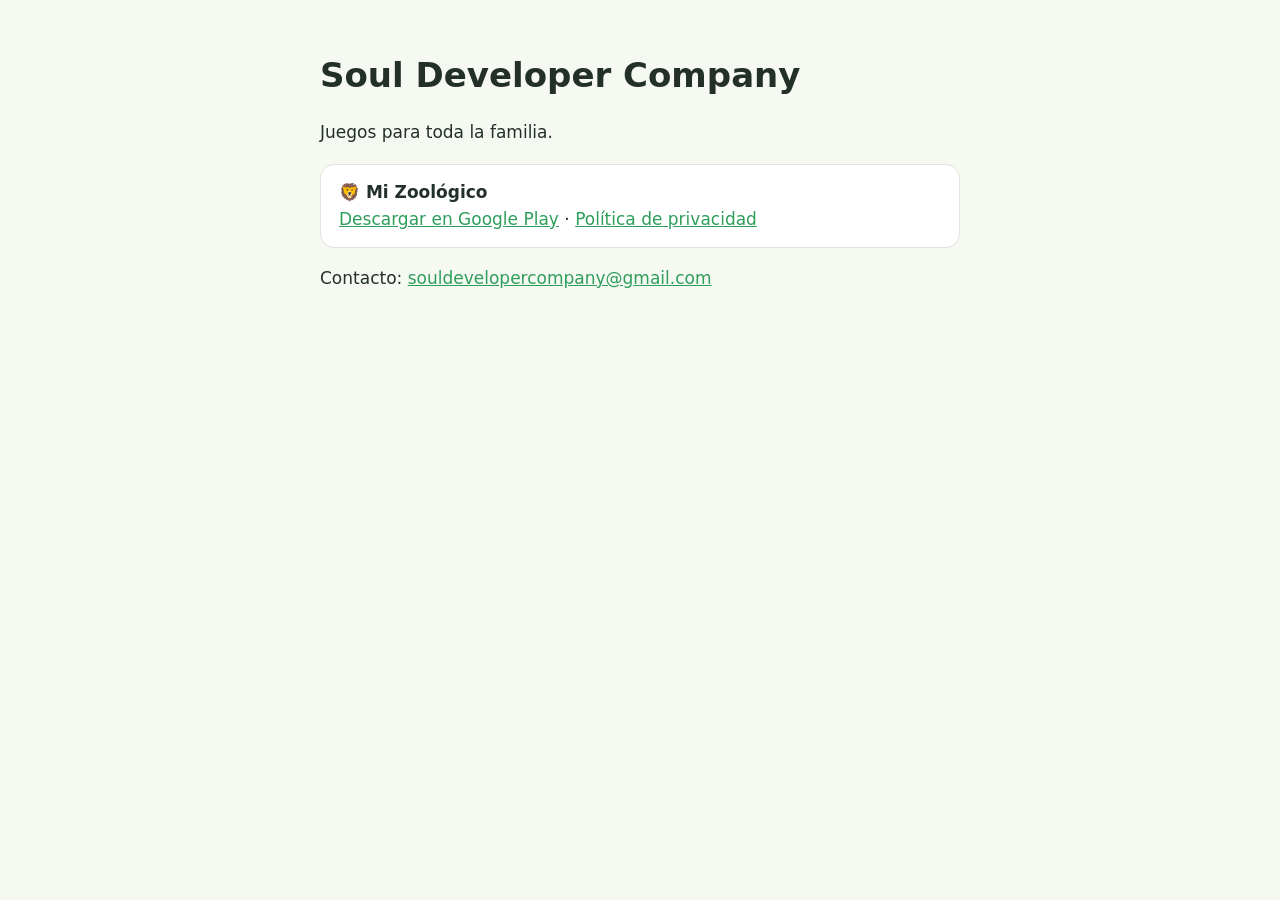
==== index.html @ 87914b88 "Sitio del desarrollador con app-ads.txt Co-Authored-By: Claude Opus 5.5 <noreply@anthropic.com>" ====
<!doctype html>
<html lang="es">
<head>
<meta charset="utf-8">
<meta name="viewport" content="width=device-width, initial-scale=1">
<title>Soul Developer Company</title>
<style>
body { margin: 0; font: 17px/1.6 system-ui, "Segoe UI", sans-serif; background: #f6f8f2; color: #23302a; }
main { max-width: 640px; margin: 0 auto; padding: 48px 16px; }
h1 { margin: 0 0 8px; }
a { color: #2f9e5b; }
.app { background: #fff; border: 1px solid #dfe6dc; border-radius: 14px; padding: 14px 18px; margin: 14px 0; }
</style>
</head>
<body>
<main>
<h1>Soul Developer Company</h1>
<p>Juegos para toda la familia.</p>
<div class="app">
  <b>🦁 Mi Zoológico</b><br>
  <a href="https://play.google.com/store/apps/details?id=com.souldevelopercompany.mizoologico">Descargar en Google Play</a> ·
  <a href="https://souldevelopercompany.github.io/mi-zoologico-privacidad/">Política de privacidad</a>
</div>
<p>Contacto: <a href="mailto:souldevelopercompany@gmail.com">souldevelopercompany@gmail.com</a></p>
</main>
</body>
</html>
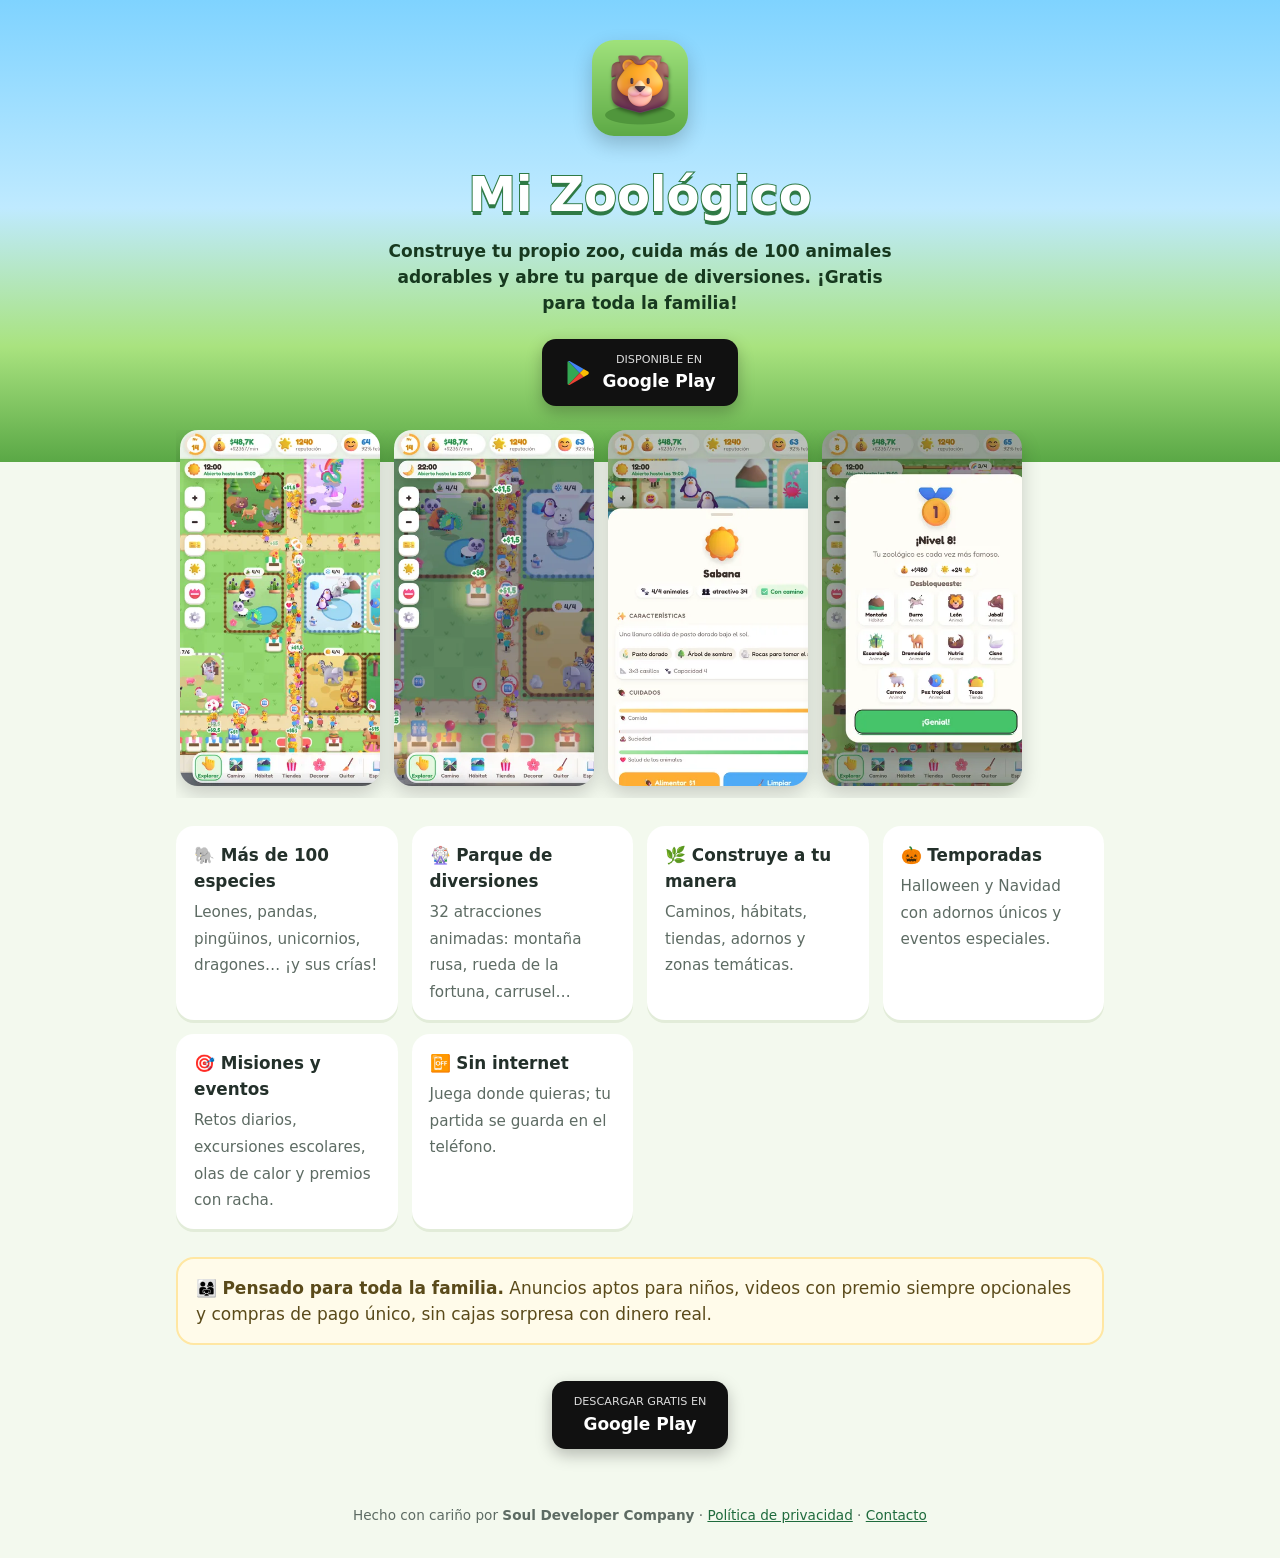
==== commit 09068447: "Página de Mi Zoológico con capturas, vista previa para compartir y enlace a Google Play Co-Authored-" ====
--- a/index.html
+++ b/index.html
@@ -3,25 +3,73 @@
 <head>
 <meta charset="utf-8">
 <meta name="viewport" content="width=device-width, initial-scale=1">
-<title>Soul Developer Company</title>
+<title>Mi Zoológico · Juego gratis para Android</title>
+<meta name="description" content="Construye tu propio zoológico, cuida más de 100 animales y abre tu parque de diversiones. Gratis en Google Play, para toda la familia.">
+<meta property="og:type" content="website">
+<meta property="og:title" content="🦁 Mi Zoológico: construye tu propio zoo">
+<meta property="og:description" content="Más de 100 animales, crías, visitantes y un parque de diversiones con 32 atracciones. Gratis en Google Play.">
+<meta property="og:image" content="https://souldevelopercompany.github.io/img/portada.jpg">
+<meta property="og:url" content="https://souldevelopercompany.github.io/">
+<meta name="twitter:card" content="summary_large_image">
+<link rel="icon" href="img/icono.png">
 <style>
-body { margin: 0; font: 17px/1.6 system-ui, "Segoe UI", sans-serif; background: #f6f8f2; color: #23302a; }
-main { max-width: 640px; margin: 0 auto; padding: 48px 16px; }
-h1 { margin: 0 0 8px; }
-a { color: #2f9e5b; }
-.app { background: #fff; border: 1px solid #dfe6dc; border-radius: 14px; padding: 14px 18px; margin: 14px 0; }
+:root { --verde: #2f9e5b; --verde-o: #1f6b3d; --texto: #23302a; --suave: #5d6b63; --fondo: #f3f9ee; --papel: #fff; }
+* { box-sizing: border-box; }
+body { margin: 0; font: 17px/1.55 system-ui, "Segoe UI", Roboto, sans-serif; color: var(--texto); background: var(--fondo); }
+.hero { background: linear-gradient(180deg, #7fd3ff 0%, #bfeaff 45%, #a9e37f 75%, #5aa846 100%); padding: 40px 16px 56px; text-align: center; }
+.hero img.icono { width: 96px; height: 96px; border-radius: 22px; box-shadow: 0 8px 20px rgba(0,0,0,.2); }
+h1 { margin: 14px 0 6px; font-size: clamp(2rem, 8vw, 3rem); color: #fff; -webkit-text-stroke: 2px #2f7a45; paint-order: stroke fill; text-shadow: 0 4px 0 #2f7a45; }
+.hero p { margin: 0 auto 22px; max-width: 520px; color: #17391f; font-weight: 600; }
+.play { display: inline-flex; align-items: center; gap: 10px; padding: 12px 22px; border-radius: 14px; background: #111; color: #fff; text-decoration: none; font-weight: 700; box-shadow: 0 6px 16px rgba(0,0,0,.25); }
+.play small { display: block; font-size: .7rem; font-weight: 500; opacity: .85; }
+.play svg { width: 28px; height: 28px; }
+main { max-width: 960px; margin: 0 auto; padding: 0 16px 48px; }
+.capturas { display: flex; gap: 14px; overflow-x: auto; padding: 0 4px 12px; margin-top: -32px; scroll-snap-type: x mandatory; }
+.capturas img { width: 200px; flex: 0 0 auto; border-radius: 18px; box-shadow: 0 8px 20px rgba(0,0,0,.18); scroll-snap-align: center; background: #fff; }
+.rasgos { display: grid; grid-template-columns: repeat(auto-fit, minmax(220px, 1fr)); gap: 14px; margin: 28px 0; }
+.rasgo { background: var(--papel); border-radius: 18px; padding: 16px 18px; box-shadow: 0 3px 0 #e2ecd9; }
+.rasgo b { display: block; font-size: 1.05rem; margin-bottom: 4px; }
+.rasgo span { color: var(--suave); font-size: .95rem; }
+.familia { background: #fffbea; border: 2px solid #ffe7a3; border-radius: 18px; padding: 16px 18px; color: #5a4a1a; }
+.cta { text-align: center; margin: 36px 0 8px; }
+footer { text-align: center; color: var(--suave); font-size: .85rem; padding: 0 16px 32px; }
+footer a { color: var(--verde-o); }
 </style>
 </head>
 <body>
+<header class="hero">
+  <img class="icono" src="img/icono.png" alt="Ícono de Mi Zoológico" width="96" height="96">
+  <h1>Mi Zoológico</h1>
+  <p>Construye tu propio zoo, cuida más de 100 animales adorables y abre tu parque de diversiones. ¡Gratis para toda la familia!</p>
+  <a class="play" href="https://play.google.com/store/apps/details?id=com.souldevelopercompany.mizoologico&referrer=utm_source%3Dweb%26utm_medium%3Dlanding">
+    <svg viewBox="0 0 24 24" aria-hidden="true"><path fill="#34a853" d="M3.6 1.8 13.4 12l-9.8 10.2c-.4-.2-.6-.6-.6-1.1V2.9c0-.5.2-.9.6-1.1z"/><path fill="#fbbc04" d="m16.8 8.6-3.4 3.4 3.4 3.4 3.8-2.2c.9-.5.9-1.9 0-2.4z"/><path fill="#4285f4" d="M3.6 1.8c.3-.2.8-.2 1.2 0l12 6.8-3.4 3.4z"/><path fill="#ea4335" d="m13.4 12 3.4 3.4-12 6.8c-.4.2-.9.2-1.2 0z"/></svg>
+    <span><small>DISPONIBLE EN</small>Google Play</span>
+  </a>
+</header>
 <main>
-<h1>Soul Developer Company</h1>
-<p>Juegos para toda la familia.</p>
-<div class="app">
-  <b>🦁 Mi Zoológico</b><br>
-  <a href="https://play.google.com/store/apps/details?id=com.souldevelopercompany.mizoologico">Descargar en Google Play</a> ·
-  <a href="https://souldevelopercompany.github.io/mi-zoologico-privacidad/">Política de privacidad</a>
-</div>
-<p>Contacto: <a href="mailto:souldevelopercompany@gmail.com">souldevelopercompany@gmail.com</a></p>
+  <div class="capturas">
+    <img src="img/captura-1.webp" alt="Vista del zoológico con hábitats y visitantes" width="200" loading="lazy">
+    <img src="img/captura-3.webp" alt="Animales en sus hábitats ganando dinero" width="200" loading="lazy">
+    <img src="img/captura-2.webp" alt="Panel de un hábitat" width="200" loading="lazy">
+    <img src="img/captura-4.webp" alt="Subida de nivel con nuevos animales" width="200" loading="lazy">
+  </div>
+  <section class="rasgos">
+    <div class="rasgo"><b>🐘 Más de 100 especies</b><span>Leones, pandas, pingüinos, unicornios, dragones… ¡y sus crías!</span></div>
+    <div class="rasgo"><b>🎡 Parque de diversiones</b><span>32 atracciones animadas: montaña rusa, rueda de la fortuna, carrusel…</span></div>
+    <div class="rasgo"><b>🌿 Construye a tu manera</b><span>Caminos, hábitats, tiendas, adornos y zonas temáticas.</span></div>
+    <div class="rasgo"><b>🎃 Temporadas</b><span>Halloween y Navidad con adornos únicos y eventos especiales.</span></div>
+    <div class="rasgo"><b>🎯 Misiones y eventos</b><span>Retos diarios, excursiones escolares, olas de calor y premios con racha.</span></div>
+    <div class="rasgo"><b>📴 Sin internet</b><span>Juega donde quieras; tu partida se guarda en el teléfono.</span></div>
+  </section>
+  <p class="familia">👨‍👩‍👧 <b>Pensado para toda la familia.</b> Anuncios aptos para niños, videos con premio siempre opcionales y compras de pago único, sin cajas sorpresa con dinero real.</p>
+  <div class="cta">
+    <a class="play" href="https://play.google.com/store/apps/details?id=com.souldevelopercompany.mizoologico&referrer=utm_source%3Dweb%26utm_medium%3Dlanding_abajo"><span><small>DESCARGAR GRATIS EN</small>Google Play</span></a>
+  </div>
 </main>
+<footer>
+  Hecho con cariño por <b>Soul Developer Company</b> ·
+  <a href="https://souldevelopercompany.github.io/mi-zoologico-privacidad/">Política de privacidad</a> ·
+  <a href="mailto:souldevelopercompany@gmail.com">Contacto</a>
+</footer>
 </body>
 </html>
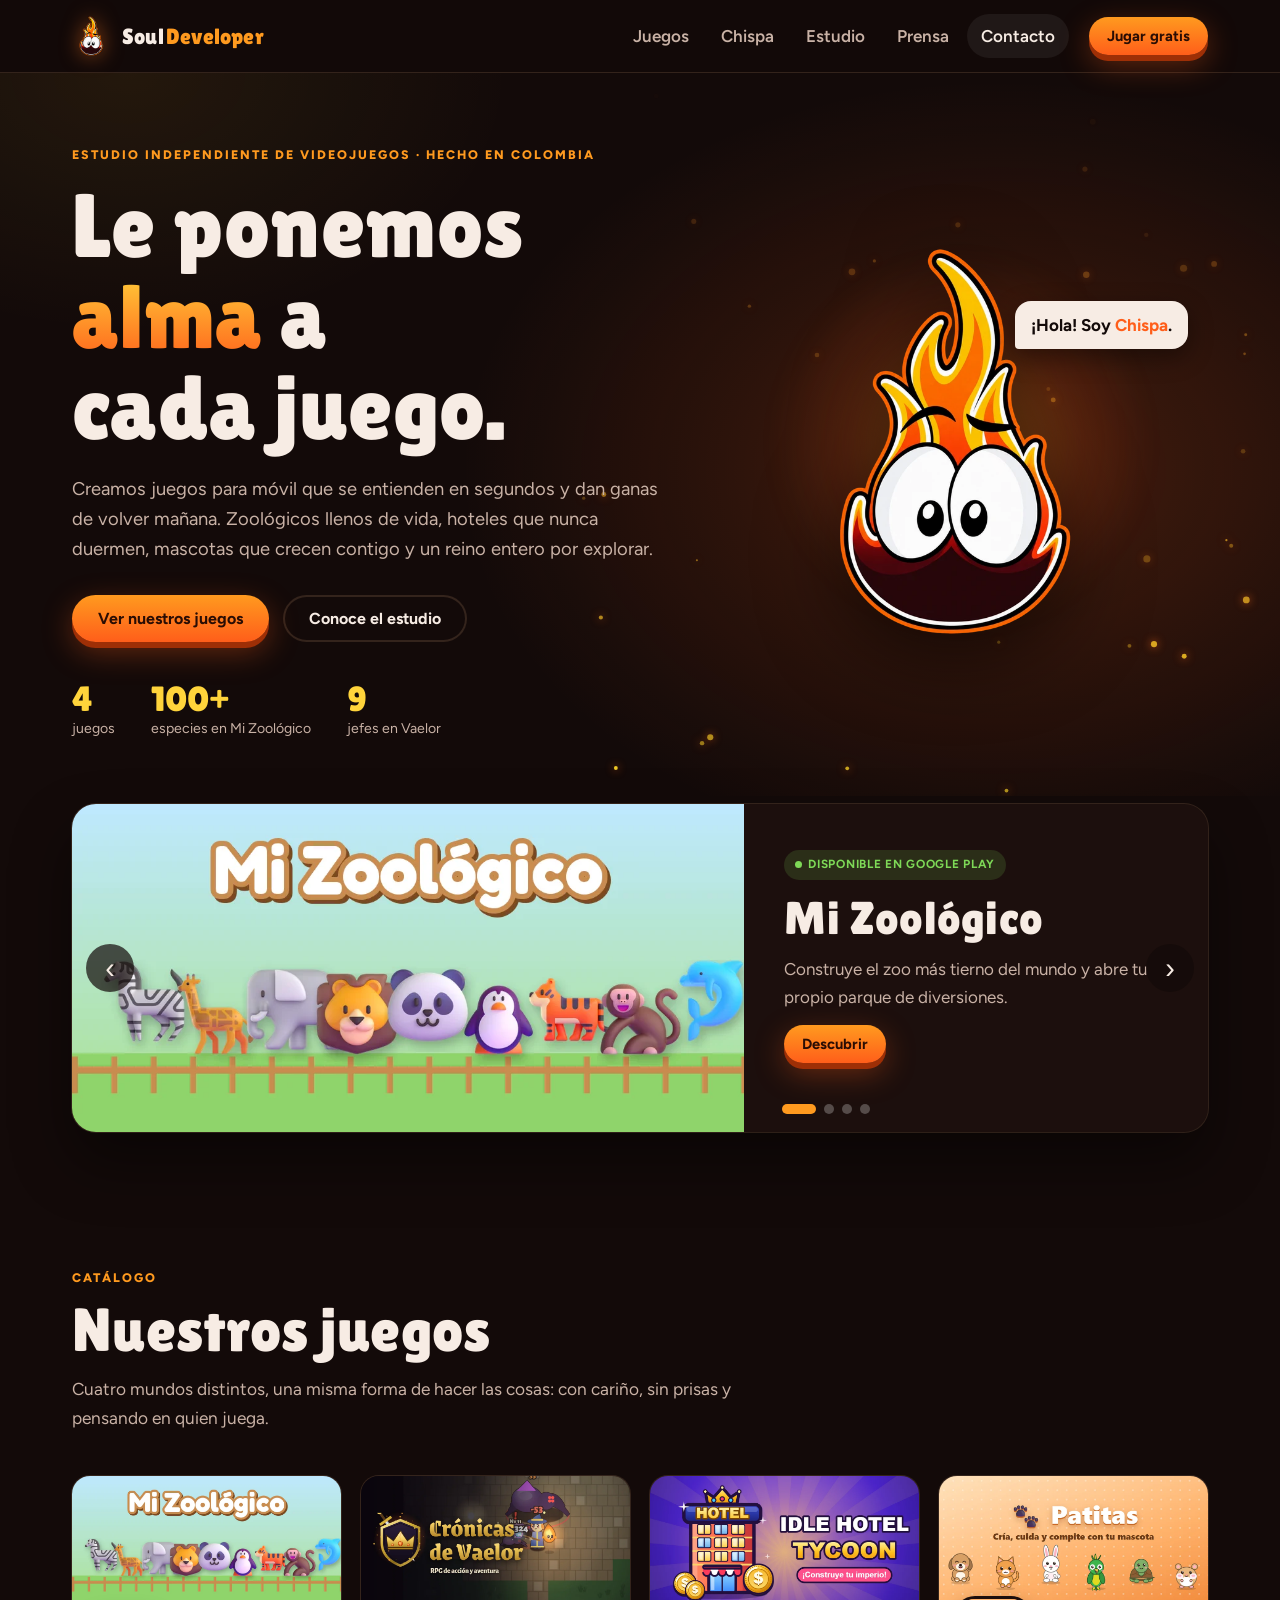
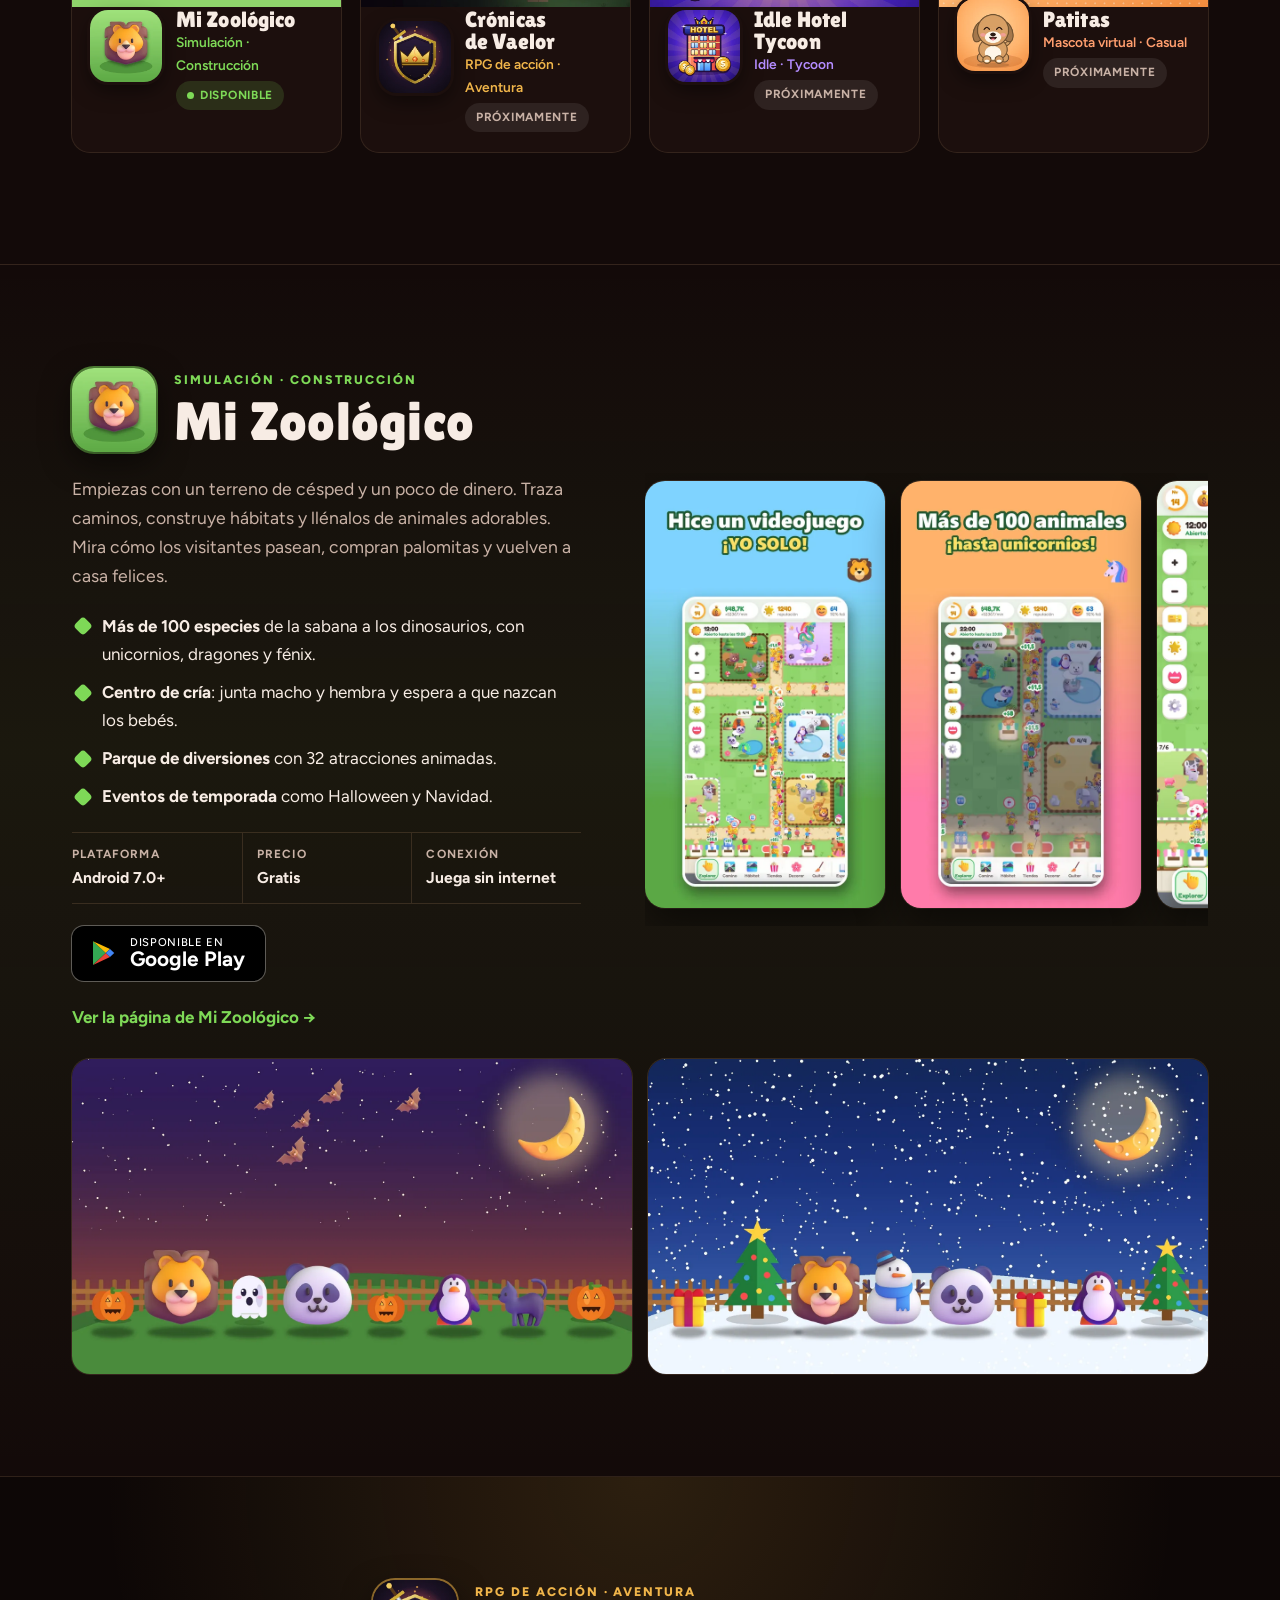
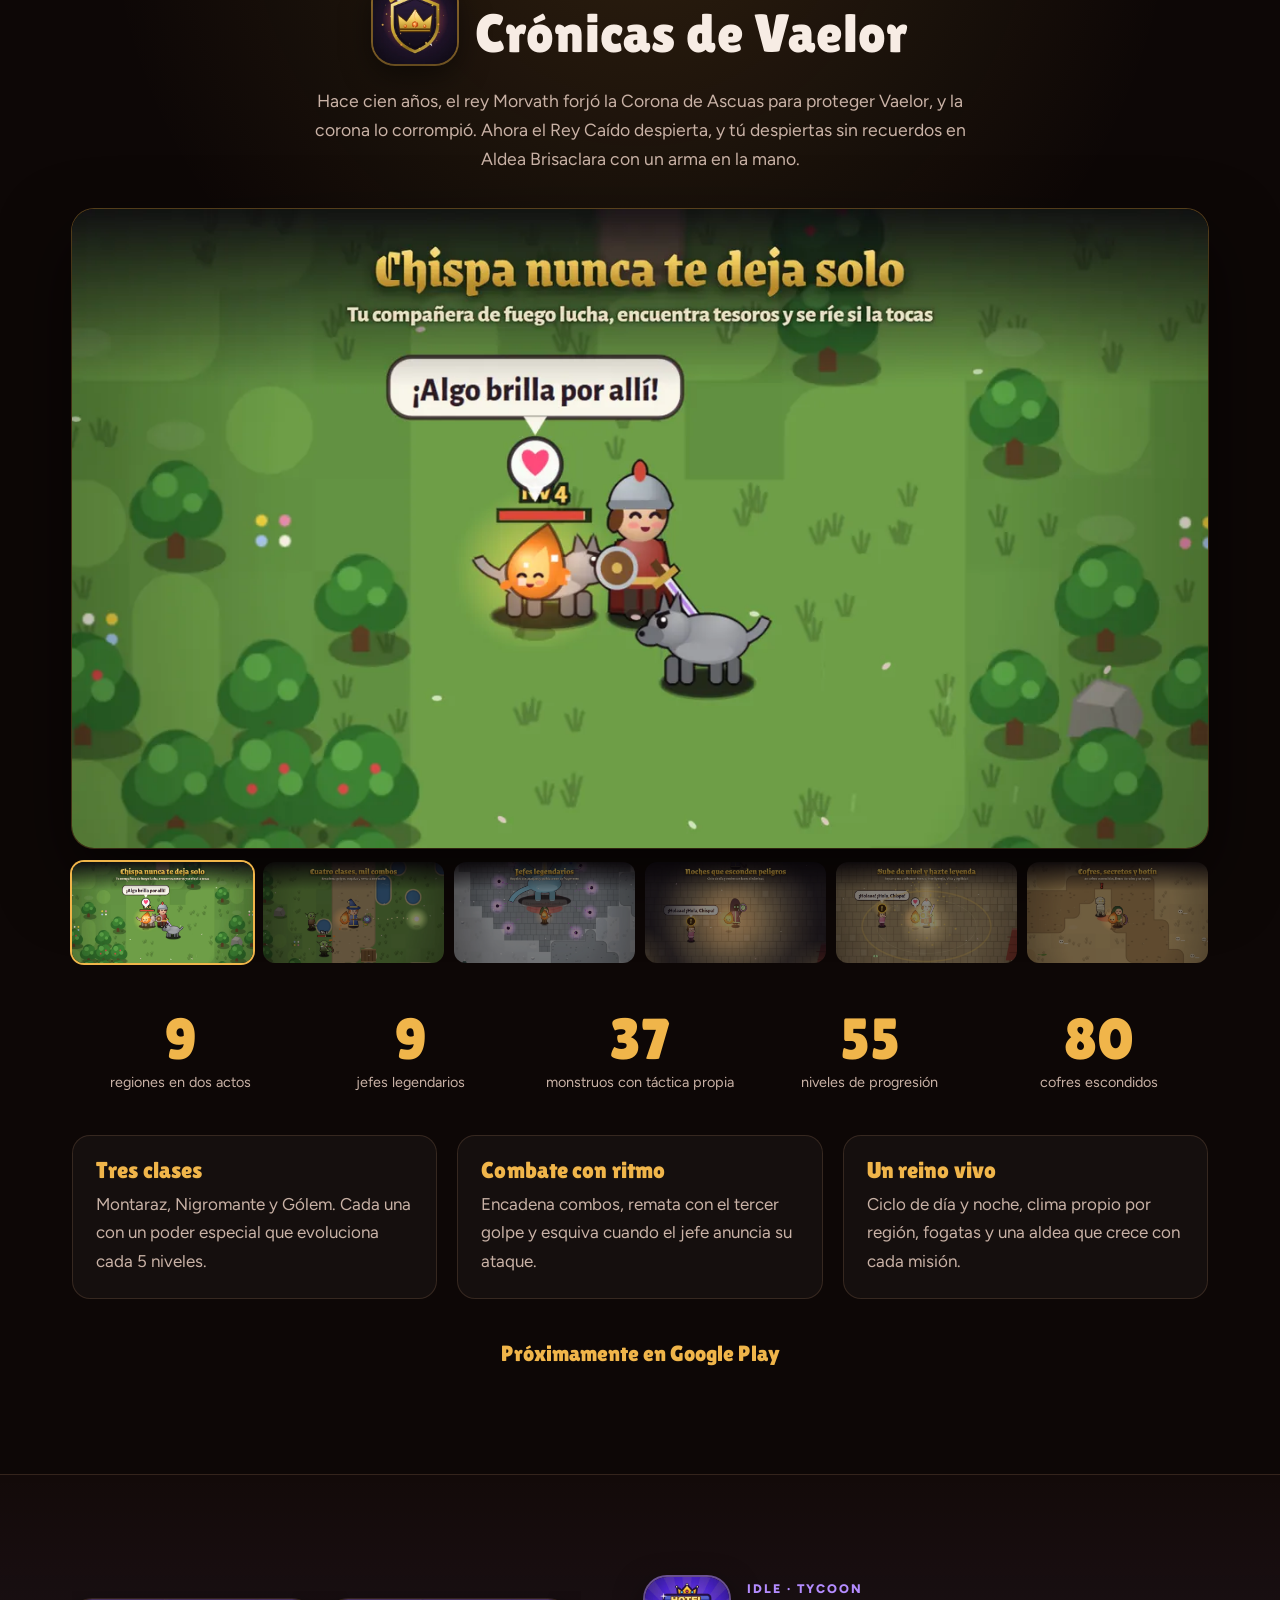
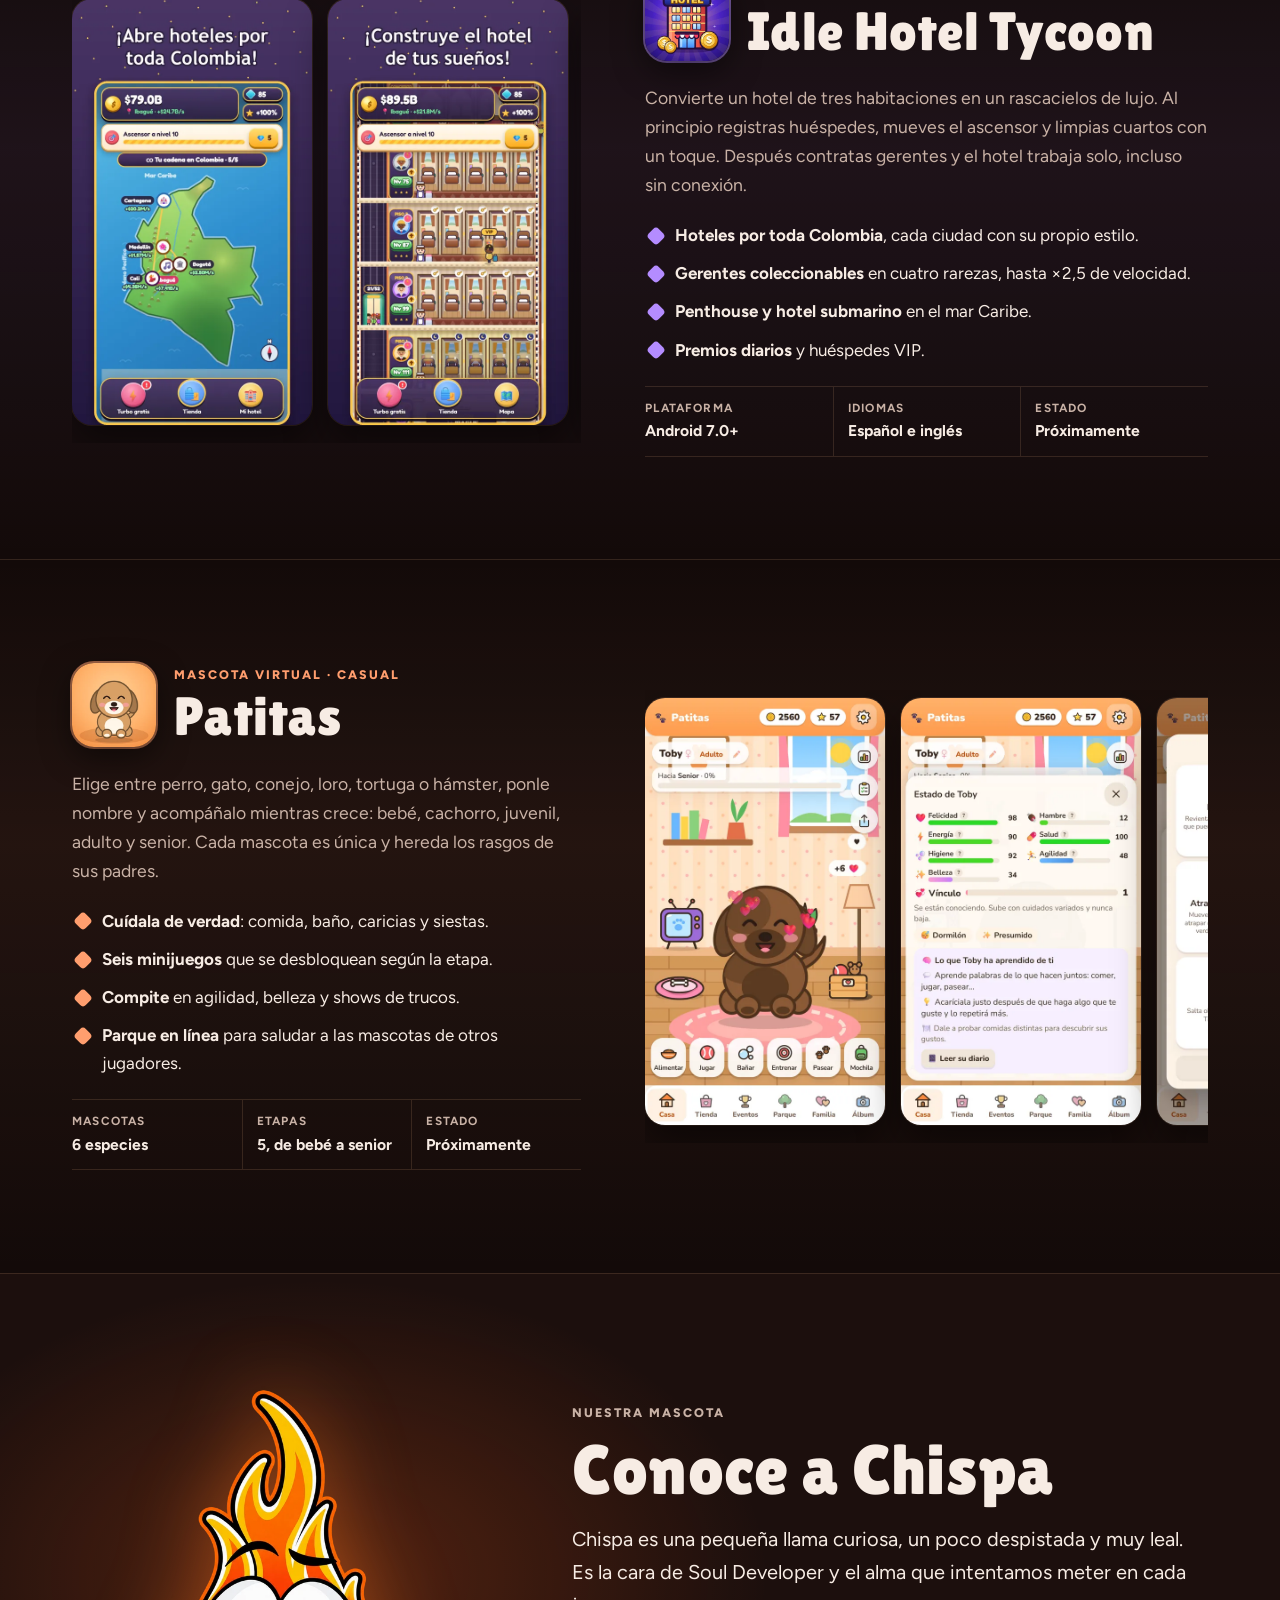
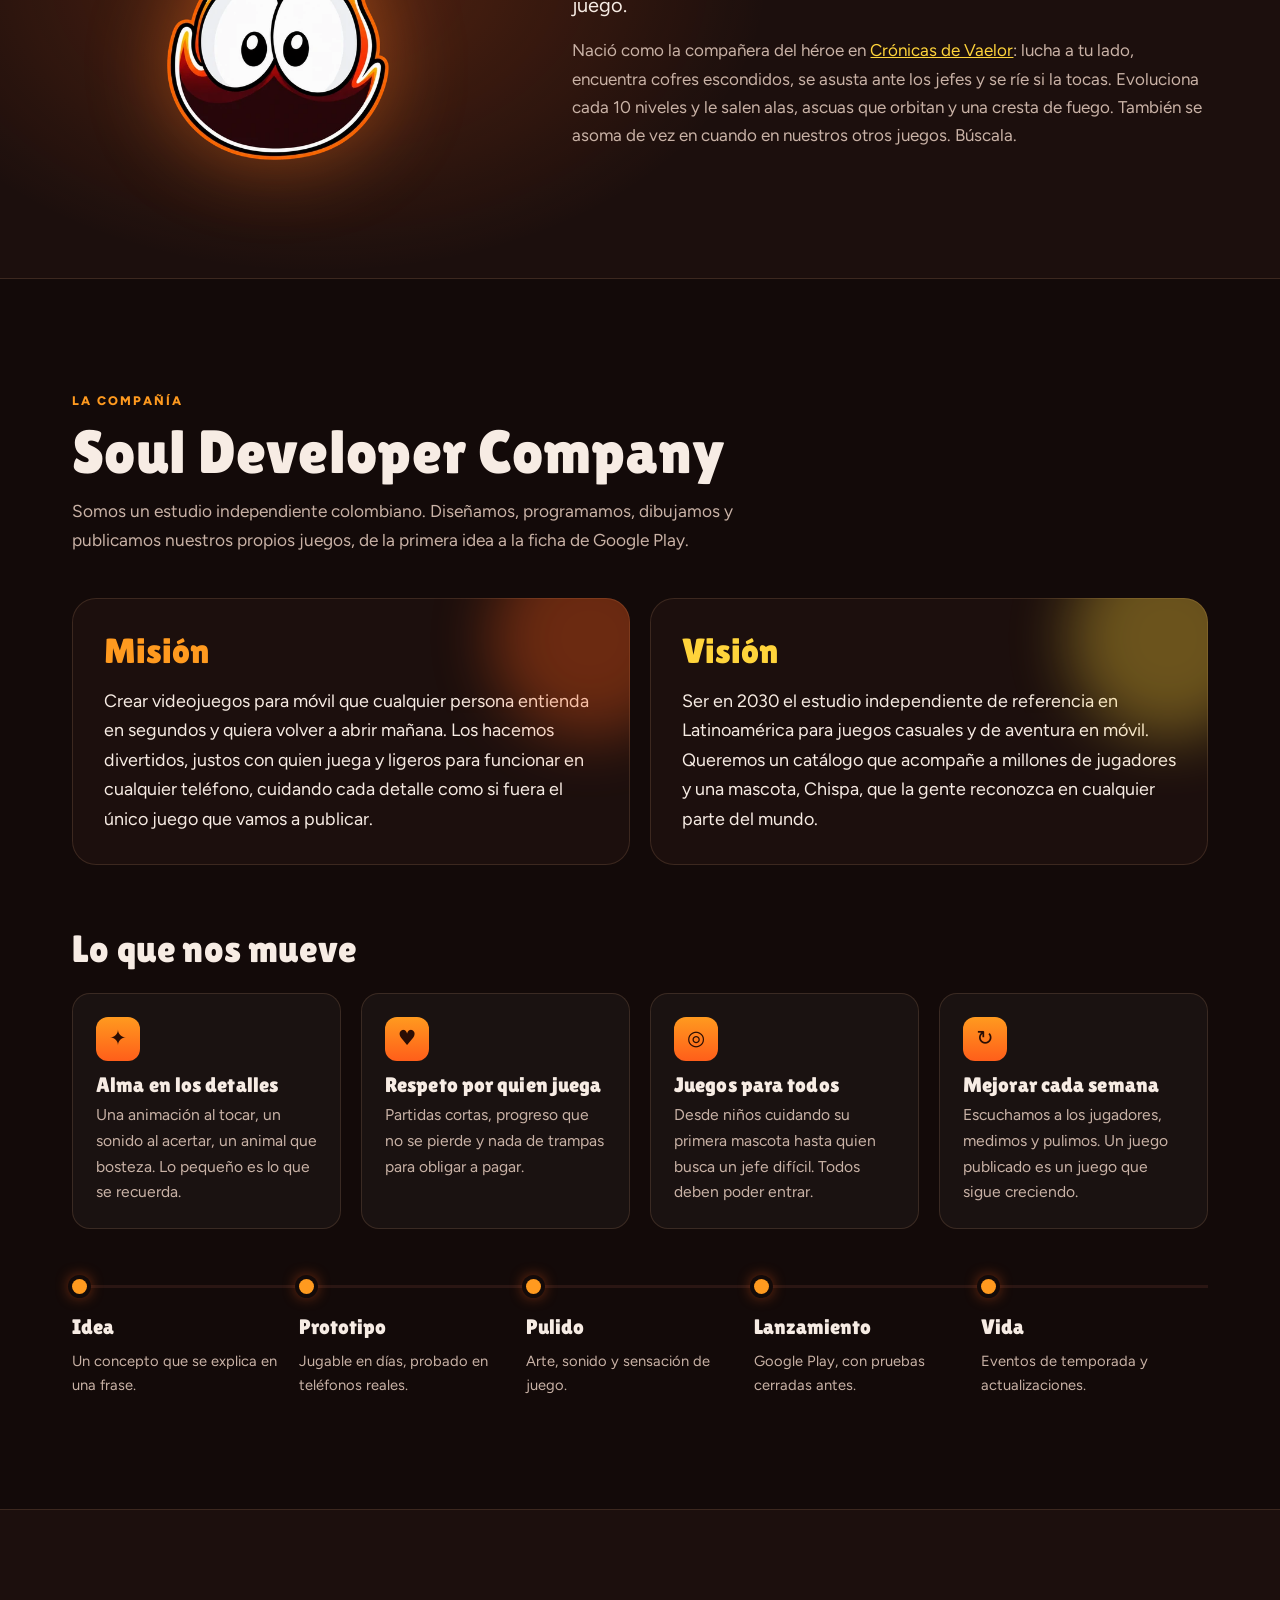
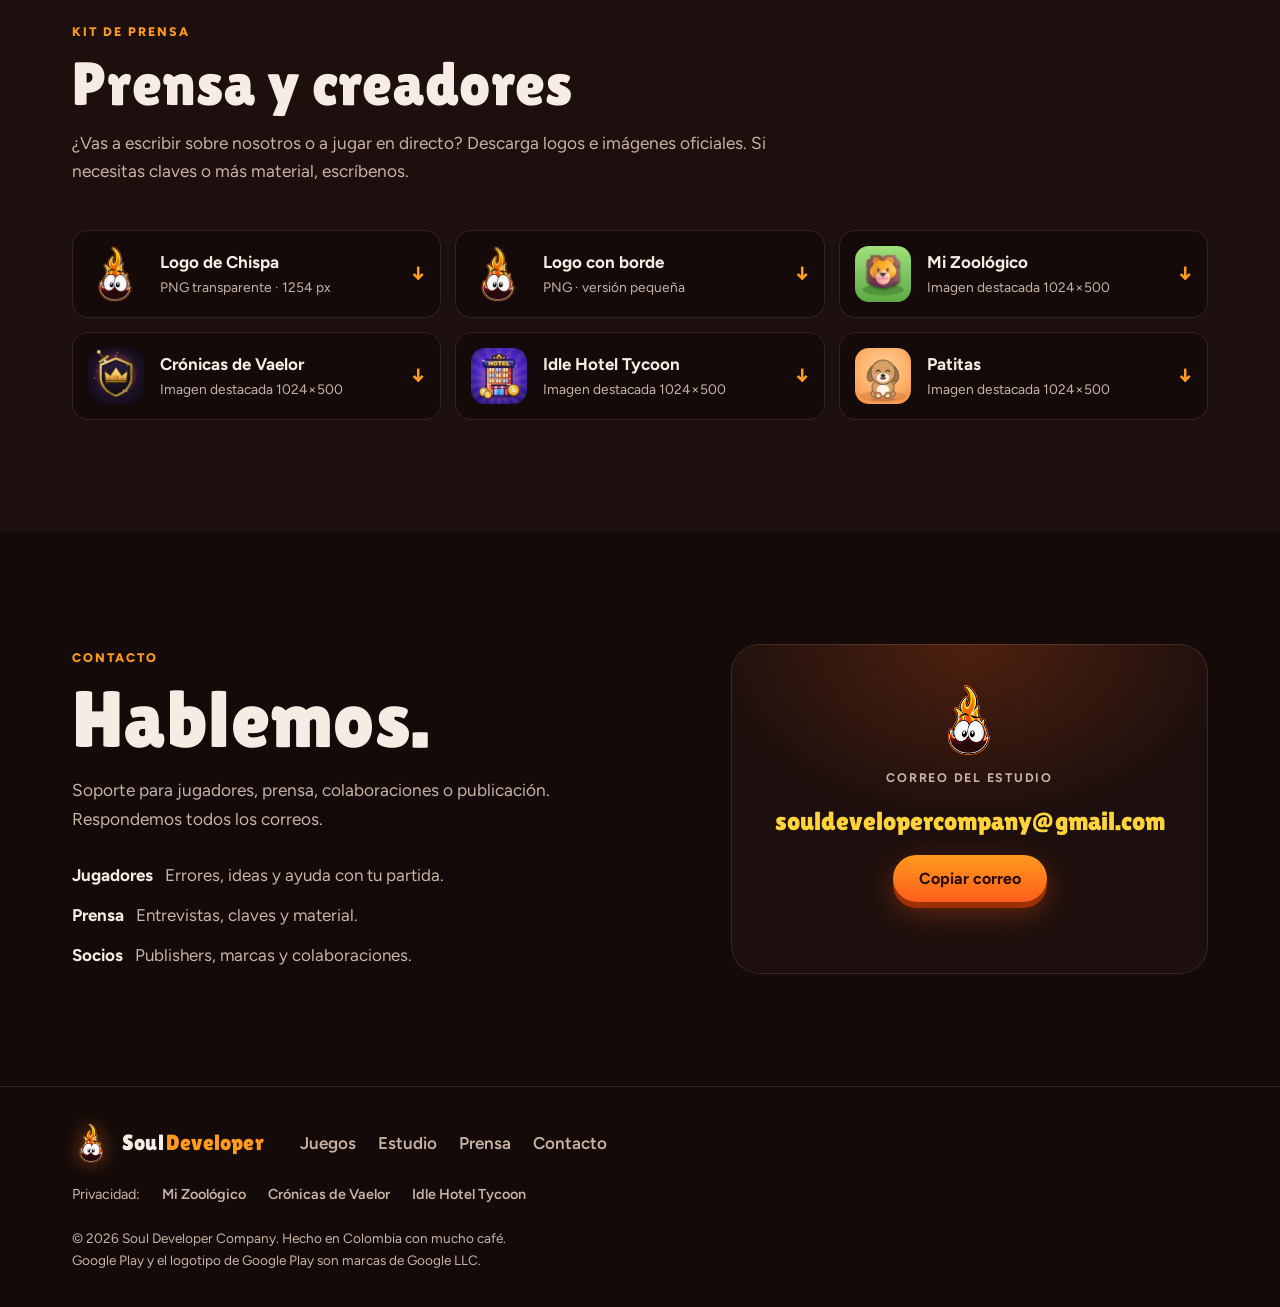
==== commit caf14dd4: "Sitio corporativo de Soul Developer en la raíz La landing anterior de Mi Zoológico pasa a /mi-zoolog" ====
--- a/index.html
+++ b/index.html
@@ -1,75 +1,460 @@
 <!doctype html>
 <html lang="es">
 <head>
-<meta charset="utf-8">
-<meta name="viewport" content="width=device-width, initial-scale=1">
-<title>Mi Zoológico · Juego gratis para Android</title>
-<meta name="description" content="Construye tu propio zoológico, cuida más de 100 animales y abre tu parque de diversiones. Gratis en Google Play, para toda la familia.">
-<meta property="og:type" content="website">
-<meta property="og:title" content="🦁 Mi Zoológico: construye tu propio zoo">
-<meta property="og:description" content="Más de 100 animales, crías, visitantes y un parque de diversiones con 32 atracciones. Gratis en Google Play.">
-<meta property="og:image" content="https://souldevelopercompany.github.io/img/portada.jpg">
-<meta property="og:url" content="https://souldevelopercompany.github.io/">
-<meta name="twitter:card" content="summary_large_image">
-<link rel="icon" href="img/icono.png">
-<style>
-:root { --verde: #2f9e5b; --verde-o: #1f6b3d; --texto: #23302a; --suave: #5d6b63; --fondo: #f3f9ee; --papel: #fff; }
-* { box-sizing: border-box; }
-body { margin: 0; font: 17px/1.55 system-ui, "Segoe UI", Roboto, sans-serif; color: var(--texto); background: var(--fondo); }
-.hero { background: linear-gradient(180deg, #7fd3ff 0%, #bfeaff 45%, #a9e37f 75%, #5aa846 100%); padding: 40px 16px 56px; text-align: center; }
-.hero img.icono { width: 96px; height: 96px; border-radius: 22px; box-shadow: 0 8px 20px rgba(0,0,0,.2); }
-h1 { margin: 14px 0 6px; font-size: clamp(2rem, 8vw, 3rem); color: #fff; -webkit-text-stroke: 2px #2f7a45; paint-order: stroke fill; text-shadow: 0 4px 0 #2f7a45; }
-.hero p { margin: 0 auto 22px; max-width: 520px; color: #17391f; font-weight: 600; }
-.play { display: inline-flex; align-items: center; gap: 10px; padding: 12px 22px; border-radius: 14px; background: #111; color: #fff; text-decoration: none; font-weight: 700; box-shadow: 0 6px 16px rgba(0,0,0,.25); }
-.play small { display: block; font-size: .7rem; font-weight: 500; opacity: .85; }
-.play svg { width: 28px; height: 28px; }
-main { max-width: 960px; margin: 0 auto; padding: 0 16px 48px; }
-.capturas { display: flex; gap: 14px; overflow-x: auto; padding: 0 4px 12px; margin-top: -32px; scroll-snap-type: x mandatory; }
-.capturas img { width: 200px; flex: 0 0 auto; border-radius: 18px; box-shadow: 0 8px 20px rgba(0,0,0,.18); scroll-snap-align: center; background: #fff; }
-.rasgos { display: grid; grid-template-columns: repeat(auto-fit, minmax(220px, 1fr)); gap: 14px; margin: 28px 0; }
-.rasgo { background: var(--papel); border-radius: 18px; padding: 16px 18px; box-shadow: 0 3px 0 #e2ecd9; }
-.rasgo b { display: block; font-size: 1.05rem; margin-bottom: 4px; }
-.rasgo span { color: var(--suave); font-size: .95rem; }
-.familia { background: #fffbea; border: 2px solid #ffe7a3; border-radius: 18px; padding: 16px 18px; color: #5a4a1a; }
-.cta { text-align: center; margin: 36px 0 8px; }
-footer { text-align: center; color: var(--suave); font-size: .85rem; padding: 0 16px 32px; }
-footer a { color: var(--verde-o); }
-</style>
+  <meta charset="utf-8">
+  <meta name="viewport" content="width=device-width, initial-scale=1, viewport-fit=cover">
+  <title>Soul Developer · Estudio de videojuegos</title>
+  <meta name="description" content="Soul Developer es un estudio independiente de videojuegos para móvil. Creadores de Mi Zoológico, Crónicas de Vaelor, Idle Hotel Tycoon y Patitas.">
+  <meta name="theme-color" content="#130A09">
+  <meta property="og:title" content="Soul Developer">
+  <meta property="og:description" content="Le ponemos alma a cada juego. Estudio independiente de videojuegos para móvil.">
+  <meta property="og:image" content="https://souldevelopercompany.github.io/img/zoo-portada.webp">
+  <meta property="og:url" content="https://souldevelopercompany.github.io/">
+  <link rel="icon" type="image/png" href="img/favicon.png">
+  <link rel="preconnect" href="https://fonts.googleapis.com">
+  <link rel="preconnect" href="https://fonts.gstatic.com" crossorigin>
+  <link rel="stylesheet" href="https://fonts.googleapis.com/css2?family=Lilita+One&family=Figtree:wght@400;500;600;700;800&display=swap">
+  <link rel="stylesheet" href="css/styles.css">
 </head>
 <body>
-<header class="hero">
-  <img class="icono" src="img/icono.png" alt="Ícono de Mi Zoológico" width="96" height="96">
-  <h1>Mi Zoológico</h1>
-  <p>Construye tu propio zoo, cuida más de 100 animales adorables y abre tu parque de diversiones. ¡Gratis para toda la familia!</p>
-  <a class="play" href="https://play.google.com/store/apps/details?id=com.souldevelopercompany.mizoologico&referrer=utm_source%3Dweb%26utm_medium%3Dlanding">
-    <svg viewBox="0 0 24 24" aria-hidden="true"><path fill="#34a853" d="M3.6 1.8 13.4 12l-9.8 10.2c-.4-.2-.6-.6-.6-1.1V2.9c0-.5.2-.9.6-1.1z"/><path fill="#fbbc04" d="m16.8 8.6-3.4 3.4 3.4 3.4 3.8-2.2c.9-.5.9-1.9 0-2.4z"/><path fill="#4285f4" d="M3.6 1.8c.3-.2.8-.2 1.2 0l12 6.8-3.4 3.4z"/><path fill="#ea4335" d="m13.4 12 3.4 3.4-12 6.8c-.4.2-.9.2-1.2 0z"/></svg>
-    <span><small>DISPONIBLE EN</small>Google Play</span>
-  </a>
+
+<a class="skip" href="#contenido">Saltar al contenido</a>
+
+<header class="topbar" id="topbar">
+  <div class="wrap topbar-in">
+    <a class="brand" href="#inicio" aria-label="Soul Developer, inicio">
+      <img src="img/chispa-128.png" alt="" width="40" height="40">
+      <span class="brand-name">Soul<b>Developer</b></span>
+    </a>
+    <nav class="menu" id="menu" aria-label="Principal">
+      <a href="#juegos">Juegos</a>
+      <a href="#chispa">Chispa</a>
+      <a href="#estudio">Estudio</a>
+      <a href="#prensa">Prensa</a>
+      <a href="#contacto">Contacto</a>
+    </nav>
+    <a class="btn btn-fire btn-sm hide-sm" href="https://play.google.com/store/apps/details?id=com.souldevelopercompany.mizoologico" target="_blank" rel="noopener">Jugar gratis</a>
+    <button class="burger" id="burger" aria-label="Abrir menú" aria-expanded="false" aria-controls="menu"><span></span><span></span><span></span></button>
+  </div>
 </header>
-<main>
-  <div class="capturas">
-    <img src="img/captura-1.webp" alt="Vista del zoológico con hábitats y visitantes" width="200" loading="lazy">
-    <img src="img/captura-3.webp" alt="Animales en sus hábitats ganando dinero" width="200" loading="lazy">
-    <img src="img/captura-2.webp" alt="Panel de un hábitat" width="200" loading="lazy">
-    <img src="img/captura-4.webp" alt="Subida de nivel con nuevos animales" width="200" loading="lazy">
+
+<main id="contenido">
+
+  <!-- HERO -->
+  <section class="hero" id="inicio">
+    <canvas class="embers" id="embers" aria-hidden="true"></canvas>
+    <div class="wrap hero-in">
+      <div class="hero-copy">
+        <p class="eyebrow">Estudio independiente de videojuegos · Hecho en Colombia</p>
+        <h1>Le ponemos <span class="hl">alma</span> a cada juego.</h1>
+        <p class="lead">Creamos juegos para móvil que se entienden en segundos y dan ganas de volver mañana. Zoológicos llenos de vida, hoteles que nunca duermen, mascotas que crecen contigo y un reino entero por explorar.</p>
+        <div class="cta-row">
+          <a class="btn btn-fire" href="#juegos">Ver nuestros juegos</a>
+          <a class="btn btn-ghost" href="#estudio">Conoce el estudio</a>
+        </div>
+        <ul class="hero-stats" aria-label="Soul Developer en números">
+          <li><b>4</b><span>juegos</span></li>
+          <li><b>100+</b><span>especies en Mi Zoológico</span></li>
+          <li><b>9</b><span>jefes en Vaelor</span></li>
+        </ul>
+      </div>
+      <div class="hero-art">
+        <div class="halo" aria-hidden="true"></div>
+        <img class="chispa-big" src="img/chispa.webp" alt="Chispa, la mascota de fuego de Soul Developer" width="640" height="640">
+        <div class="bubble">¡Hola! Soy <b>Chispa</b>.</div>
+      </div>
+    </div>
+  </section>
+
+  <!-- DESTACADOS -->
+  <section class="featured" aria-label="Juegos destacados">
+    <div class="wrap">
+      <div class="slider" id="slider">
+        <div class="slides">
+          <article class="slide is-on" data-accent="zoo">
+            <img src="img/zoo-portada.webp" alt="Mi Zoológico" loading="eager">
+            <div class="slide-cap">
+              <span class="pill pill-live">Disponible en Google Play</span>
+              <h2>Mi Zoológico</h2>
+              <p>Construye el zoo más tierno del mundo y abre tu propio parque de diversiones.</p>
+              <a class="btn btn-fire btn-sm" href="#zoologico">Descubrir</a>
+            </div>
+          </article>
+          <article class="slide" data-accent="vaelor">
+            <img src="img/vaelor-portada.webp" alt="Crónicas de Vaelor" loading="lazy">
+            <div class="slide-cap">
+              <span class="pill">Próximamente</span>
+              <h2>Crónicas de Vaelor</h2>
+              <p>Un RPG de acción con nueve regiones, nueve jefes y Chispa a tu lado.</p>
+              <a class="btn btn-fire btn-sm" href="#vaelor">Descubrir</a>
+            </div>
+          </article>
+          <article class="slide" data-accent="hotel">
+            <img src="img/hotel-portada.webp" alt="Idle Hotel Tycoon" loading="lazy">
+            <div class="slide-cap">
+              <span class="pill">Próximamente</span>
+              <h2>Idle Hotel Tycoon</h2>
+              <p>De tres habitaciones a un imperio hotelero por toda Colombia.</p>
+              <a class="btn btn-fire btn-sm" href="#hotel">Descubrir</a>
+            </div>
+          </article>
+          <article class="slide" data-accent="patitas">
+            <img src="img/patitas-portada.webp" alt="Patitas" loading="lazy">
+            <div class="slide-cap">
+              <span class="pill">Próximamente</span>
+              <h2>Patitas</h2>
+              <p>Adopta una mascota, críala desde bebé y compite con otros jugadores.</p>
+              <a class="btn btn-fire btn-sm" href="#patitas">Descubrir</a>
+            </div>
+          </article>
+        </div>
+        <button class="sl-arrow prev" aria-label="Juego anterior">‹</button>
+        <button class="sl-arrow next" aria-label="Juego siguiente">›</button>
+        <div class="dots" role="tablist" aria-label="Elegir juego destacado"></div>
+      </div>
+    </div>
+  </section>
+
+  <!-- JUEGOS: GRID -->
+  <section class="sec" id="juegos">
+    <div class="wrap">
+      <div class="sec-head">
+        <p class="eyebrow">Catálogo</p>
+        <h2>Nuestros juegos</h2>
+        <p class="sec-sub">Cuatro mundos distintos, una misma forma de hacer las cosas: con cariño, sin prisas y pensando en quien juega.</p>
+      </div>
+      <div class="cards">
+        <a class="card" href="#zoologico" style="--acc:var(--zoo)">
+          <div class="card-art"><img src="img/zoo-portada.webp" alt="" loading="lazy"></div>
+          <div class="card-body">
+            <img class="card-icon" src="img/zoo-icono.webp" alt="" width="72" height="72" loading="lazy">
+            <div>
+              <h3>Mi Zoológico</h3>
+              <p class="card-genre">Simulación · Construcción</p>
+            </div>
+            <span class="pill pill-live">Disponible</span>
+          </div>
+        </a>
+        <a class="card" href="#vaelor" style="--acc:var(--vae)">
+          <div class="card-art"><img src="img/vaelor-portada.webp" alt="" loading="lazy"></div>
+          <div class="card-body">
+            <img class="card-icon" src="img/vaelor-icono.webp" alt="" width="72" height="72" loading="lazy">
+            <div>
+              <h3>Crónicas de Vaelor</h3>
+              <p class="card-genre">RPG de acción · Aventura</p>
+            </div>
+            <span class="pill">Próximamente</span>
+          </div>
+        </a>
+        <a class="card" href="#hotel" style="--acc:var(--hot)">
+          <div class="card-art"><img src="img/hotel-portada.webp" alt="" loading="lazy"></div>
+          <div class="card-body">
+            <img class="card-icon" src="img/hotel-icono.webp" alt="" width="72" height="72" loading="lazy">
+            <div>
+              <h3>Idle Hotel Tycoon</h3>
+              <p class="card-genre">Idle · Tycoon</p>
+            </div>
+            <span class="pill">Próximamente</span>
+          </div>
+        </a>
+        <a class="card" href="#patitas" style="--acc:var(--paw)">
+          <div class="card-art"><img src="img/patitas-portada.webp" alt="" loading="lazy"></div>
+          <div class="card-body">
+            <img class="card-icon" src="img/patitas-icono.webp" alt="" width="72" height="72" loading="lazy">
+            <div>
+              <h3>Patitas</h3>
+              <p class="card-genre">Mascota virtual · Casual</p>
+            </div>
+            <span class="pill">Próximamente</span>
+          </div>
+        </a>
+      </div>
+    </div>
+  </section>
+
+  <!-- SHOWCASE: MI ZOOLÓGICO -->
+  <section class="show" id="zoologico" style="--acc:var(--zoo)">
+    <div class="wrap show-in">
+      <div class="show-info">
+        <div class="show-title">
+          <img src="img/zoo-icono.webp" alt="" width="84" height="84" loading="lazy">
+          <div><p class="eyebrow">Simulación · Construcción</p><h2>Mi Zoológico</h2></div>
+        </div>
+        <p class="show-lead">Empiezas con un terreno de césped y un poco de dinero. Traza caminos, construye hábitats y llénalos de animales adorables. Mira cómo los visitantes pasean, compran palomitas y vuelven a casa felices.</p>
+        <ul class="feat">
+          <li><b>Más de 100 especies</b> de la sabana a los dinosaurios, con unicornios, dragones y fénix.</li>
+          <li><b>Centro de cría</b>: junta macho y hembra y espera a que nazcan los bebés.</li>
+          <li><b>Parque de diversiones</b> con 32 atracciones animadas.</li>
+          <li><b>Eventos de temporada</b> como Halloween y Navidad.</li>
+        </ul>
+        <div class="facts">
+          <div><span>Plataforma</span><b>Android 7.0+</b></div>
+          <div><span>Precio</span><b>Gratis</b></div>
+          <div><span>Conexión</span><b>Juega sin internet</b></div>
+        </div>
+        <a class="play-badge" href="https://play.google.com/store/apps/details?id=com.souldevelopercompany.mizoologico" target="_blank" rel="noopener">
+          <svg viewBox="0 0 24 24" aria-hidden="true"><path d="M4 2.5v19l10.2-9.5L4 2.5z" fill="#34A853"/><path d="M17.6 8.8 4 2.5l10.2 9.5 3.4-3.2z" fill="#FBBC04"/><path d="M17.6 15.2 14.2 12 4 21.5l13.6-6.3z" fill="#EA4335"/><path d="m21 12-3.4-3.2-3.4 3.2 3.4 3.2L21 12z" fill="#4285F4"/></svg>
+          <span><small>Disponible en</small>Google Play</span>
+        </a>
+        <a class="more-link" href="mi-zoologico/">Ver la página de Mi Zoológico →</a>
+      </div>
+      <div class="shots shots-tall" data-gallery>
+        <img src="img/zoo-tt1.webp" alt="Mi Zoológico: hecho por un solo desarrollador" loading="lazy">
+        <img src="img/zoo-tt2.webp" alt="Mi Zoológico: más de 100 animales" loading="lazy">
+        <img src="img/zoo-captura.webp" alt="Vista del zoológico con visitantes" loading="lazy">
+        <img src="img/zoo-tt3.webp" alt="Los visitantes tienen necesidades" loading="lazy">
+        <img src="img/zoo-tt4.webp" alt="Sube de nivel y desbloquea animales" loading="lazy">
+      </div>
+    </div>
+    <div class="wrap">
+      <div class="event-strip" data-gallery>
+        <img src="img/zoo-halloween.webp" alt="Evento de Halloween en Mi Zoológico" loading="lazy">
+        <img src="img/zoo-navidad.webp" alt="Evento de Navidad en Mi Zoológico" loading="lazy">
+      </div>
+    </div>
+  </section>
+
+  <!-- SHOWCASE: VAELOR -->
+  <section class="show show-dark" id="vaelor" style="--acc:var(--vae)">
+    <div class="wrap">
+      <div class="show-title center">
+        <img src="img/vaelor-icono.webp" alt="" width="84" height="84" loading="lazy">
+        <div><p class="eyebrow">RPG de acción · Aventura</p><h2>Crónicas de Vaelor</h2></div>
+      </div>
+      <p class="show-lead center">Hace cien años, el rey Morvath forjó la Corona de Ascuas para proteger Vaelor, y la corona lo corrompió. Ahora el Rey Caído despierta, y tú despiertas sin recuerdos en Aldea Brisaclara con un arma en la mano.</p>
+
+      <div class="cinema" data-gallery>
+        <img class="cinema-main" id="cinemaMain" src="img/vaelor-1.webp" alt="Chispa nunca te deja solo" loading="lazy">
+        <div class="cinema-thumbs" role="list">
+          <button role="listitem" class="is-on" data-src="img/vaelor-1.webp" data-alt="Chispa nunca te deja solo"><img src="img/vaelor-1.webp" alt="" loading="lazy"></button>
+          <button role="listitem" data-src="img/vaelor-2.webp" data-alt="Cuatro clases, mil combos"><img src="img/vaelor-2.webp" alt="" loading="lazy"></button>
+          <button role="listitem" data-src="img/vaelor-3.webp" data-alt="Jefes legendarios"><img src="img/vaelor-3.webp" alt="" loading="lazy"></button>
+          <button role="listitem" data-src="img/vaelor-4.webp" data-alt="Noches que esconden peligros"><img src="img/vaelor-4.webp" alt="" loading="lazy"></button>
+          <button role="listitem" data-src="img/vaelor-5.webp" data-alt="Sube de nivel y hazte leyenda"><img src="img/vaelor-5.webp" alt="" loading="lazy"></button>
+          <button role="listitem" data-src="img/vaelor-6.webp" data-alt="Cofres, secretos y botín"><img src="img/vaelor-6.webp" alt="" loading="lazy"></button>
+        </div>
+      </div>
+
+      <div class="numbers">
+        <div><b>9</b><span>regiones en dos actos</span></div>
+        <div><b>9</b><span>jefes legendarios</span></div>
+        <div><b>37</b><span>monstruos con táctica propia</span></div>
+        <div><b>55</b><span>niveles de progresión</span></div>
+        <div><b>80</b><span>cofres escondidos</span></div>
+      </div>
+      <div class="three">
+        <div><h3>Tres clases</h3><p>Montaraz, Nigromante y Gólem. Cada una con un poder especial que evoluciona cada 5 niveles.</p></div>
+        <div><h3>Combate con ritmo</h3><p>Encadena combos, remata con el tercer golpe y esquiva cuando el jefe anuncia su ataque.</p></div>
+        <div><h3>Un reino vivo</h3><p>Ciclo de día y noche, clima propio por región, fogatas y una aldea que crece con cada misión.</p></div>
+      </div>
+      <p class="soon">Próximamente en Google Play</p>
+    </div>
+  </section>
+
+  <!-- SHOWCASE: HOTEL -->
+  <section class="show" id="hotel" style="--acc:var(--hot)">
+    <div class="wrap show-in reverse">
+      <div class="show-info">
+        <div class="show-title">
+          <img src="img/hotel-icono.webp" alt="" width="84" height="84" loading="lazy">
+          <div><p class="eyebrow">Idle · Tycoon</p><h2>Idle Hotel Tycoon</h2></div>
+        </div>
+        <p class="show-lead">Convierte un hotel de tres habitaciones en un rascacielos de lujo. Al principio registras huéspedes, mueves el ascensor y limpias cuartos con un toque. Después contratas gerentes y el hotel trabaja solo, incluso sin conexión.</p>
+        <ul class="feat">
+          <li><b>Hoteles por toda Colombia</b>, cada ciudad con su propio estilo.</li>
+          <li><b>Gerentes coleccionables</b> en cuatro rarezas, hasta ×2,5 de velocidad.</li>
+          <li><b>Penthouse y hotel submarino</b> en el mar Caribe.</li>
+          <li><b>Premios diarios</b> y huéspedes VIP.</li>
+        </ul>
+        <div class="facts">
+          <div><span>Plataforma</span><b>Android 7.0+</b></div>
+          <div><span>Idiomas</span><b>Español e inglés</b></div>
+          <div><span>Estado</span><b>Próximamente</b></div>
+        </div>
+      </div>
+      <div class="shots shots-tall" data-gallery>
+        <img src="img/hotel-1-mapa.webp" alt="Abre hoteles por toda Colombia" loading="lazy">
+        <img src="img/hotel-2-hotel.webp" alt="Construye el hotel de tus sueños" loading="lazy">
+        <img src="img/hotel-3-lobby.webp" alt="Cada ciudad con su propio estilo" loading="lazy">
+        <img src="img/hotel-4-penthouse.webp" alt="Corona tu hotel con un penthouse" loading="lazy">
+        <img src="img/hotel-5-submarino.webp" alt="Un hotel bajo el mar Caribe" loading="lazy">
+        <img src="img/hotel-6-gerente.webp" alt="Contrata gerentes legendarios" loading="lazy">
+        <img src="img/hotel-7-diario.webp" alt="Premios cada día y huéspedes VIP" loading="lazy">
+      </div>
+    </div>
+  </section>
+
+  <!-- SHOWCASE: PATITAS -->
+  <section class="show" id="patitas" style="--acc:var(--paw)">
+    <div class="wrap show-in">
+      <div class="show-info">
+        <div class="show-title">
+          <img src="img/patitas-icono.webp" alt="" width="84" height="84" loading="lazy">
+          <div><p class="eyebrow">Mascota virtual · Casual</p><h2>Patitas</h2></div>
+        </div>
+        <p class="show-lead">Elige entre perro, gato, conejo, loro, tortuga o hámster, ponle nombre y acompáñalo mientras crece: bebé, cachorro, juvenil, adulto y senior. Cada mascota es única y hereda los rasgos de sus padres.</p>
+        <ul class="feat">
+          <li><b>Cuídala de verdad</b>: comida, baño, caricias y siestas.</li>
+          <li><b>Seis minijuegos</b> que se desbloquean según la etapa.</li>
+          <li><b>Compite</b> en agilidad, belleza y shows de trucos.</li>
+          <li><b>Parque en línea</b> para saludar a las mascotas de otros jugadores.</li>
+        </ul>
+        <div class="facts">
+          <div><span>Mascotas</span><b>6 especies</b></div>
+          <div><span>Etapas</span><b>5, de bebé a senior</b></div>
+          <div><span>Estado</span><b>Próximamente</b></div>
+        </div>
+      </div>
+      <div class="shots shots-tall" data-gallery>
+        <img src="img/patitas-01-casa.webp" alt="Toby en su casa" loading="lazy">
+        <img src="img/patitas-02-aprende.webp" alt="Estado y aprendizaje de la mascota" loading="lazy">
+        <img src="img/patitas-03-juegos.webp" alt="Minijuegos de Patitas" loading="lazy">
+        <img src="img/patitas-04-atrapa.webp" alt="Minijuego Atrapa golosinas" loading="lazy">
+        <img src="img/patitas-05-saltarin.webp" alt="Minijuego Saltarín" loading="lazy">
+        <img src="img/patitas-06-tienda.webp" alt="Tienda de decoración" loading="lazy">
+      </div>
+    </div>
+  </section>
+
+  <!-- CHISPA -->
+  <section class="chispa-sec" id="chispa">
+    <div class="wrap chispa-in">
+      <div class="chispa-pic">
+        <img src="img/chispa.webp" alt="Chispa" loading="lazy" width="640" height="640">
+      </div>
+      <div>
+        <p class="eyebrow">Nuestra mascota</p>
+        <h2>Conoce a Chispa</h2>
+        <p class="big">Chispa es una pequeña llama curiosa, un poco despistada y muy leal. Es la cara de Soul Developer y el alma que intentamos meter en cada juego.</p>
+        <p>Nació como la compañera del héroe en <a href="#vaelor">Crónicas de Vaelor</a>: lucha a tu lado, encuentra cofres escondidos, se asusta ante los jefes y se ríe si la tocas. Evoluciona cada 10 niveles y le salen alas, ascuas que orbitan y una cresta de fuego. También se asoma de vez en cuando en nuestros otros juegos. Búscala.</p>
+      </div>
+    </div>
+  </section>
+
+  <!-- ESTUDIO -->
+  <section class="sec studio" id="estudio">
+    <div class="wrap">
+      <div class="sec-head">
+        <p class="eyebrow">La compañía</p>
+        <h2>Soul Developer Company</h2>
+        <p class="sec-sub">Somos un estudio independiente colombiano. Diseñamos, programamos, dibujamos y publicamos nuestros propios juegos, de la primera idea a la ficha de Google Play.</p>
+      </div>
+
+      <div class="mv">
+        <article class="mv-card mision">
+          <span class="mv-tag">Misión</span>
+          <p>Crear videojuegos para móvil que cualquier persona entienda en segundos y quiera volver a abrir mañana. Los hacemos divertidos, justos con quien juega y ligeros para funcionar en cualquier teléfono, cuidando cada detalle como si fuera el único juego que vamos a publicar.</p>
+        </article>
+        <article class="mv-card vision">
+          <span class="mv-tag">Visión</span>
+          <p>Ser en 2030 el estudio independiente de referencia en Latinoamérica para juegos casuales y de aventura en móvil. Queremos un catálogo que acompañe a millones de jugadores y una mascota, Chispa, que la gente reconozca en cualquier parte del mundo.</p>
+        </article>
+      </div>
+
+      <h3 class="values-title">Lo que nos mueve</h3>
+      <ul class="values">
+        <li><span class="v-ico" aria-hidden="true">✦</span><h4>Alma en los detalles</h4><p>Una animación al tocar, un sonido al acertar, un animal que bosteza. Lo pequeño es lo que se recuerda.</p></li>
+        <li><span class="v-ico" aria-hidden="true">♥</span><h4>Respeto por quien juega</h4><p>Partidas cortas, progreso que no se pierde y nada de trampas para obligar a pagar.</p></li>
+        <li><span class="v-ico" aria-hidden="true">◎</span><h4>Juegos para todos</h4><p>Desde niños cuidando su primera mascota hasta quien busca un jefe difícil. Todos deben poder entrar.</p></li>
+        <li><span class="v-ico" aria-hidden="true">↻</span><h4>Mejorar cada semana</h4><p>Escuchamos a los jugadores, medimos y pulimos. Un juego publicado es un juego que sigue creciendo.</p></li>
+      </ul>
+
+      <div class="how">
+        <div><b>Idea</b><span>Un concepto que se explica en una frase.</span></div>
+        <div><b>Prototipo</b><span>Jugable en días, probado en teléfonos reales.</span></div>
+        <div><b>Pulido</b><span>Arte, sonido y sensación de juego.</span></div>
+        <div><b>Lanzamiento</b><span>Google Play, con pruebas cerradas antes.</span></div>
+        <div><b>Vida</b><span>Eventos de temporada y actualizaciones.</span></div>
+      </div>
+    </div>
+  </section>
+
+  <!-- PRENSA -->
+  <section class="sec press" id="prensa">
+    <div class="wrap">
+      <div class="sec-head">
+        <p class="eyebrow">Kit de prensa</p>
+        <h2>Prensa y creadores</h2>
+        <p class="sec-sub">¿Vas a escribir sobre nosotros o a jugar en directo? Descarga logos e imágenes oficiales. Si necesitas claves o más material, escríbenos.</p>
+      </div>
+      <div class="press-grid">
+        <a class="press-item" href="descargas/soul-developer-logo.png" download>
+          <img src="img/chispa-128.png" alt="" width="64" height="64">
+          <span><b>Logo de Chispa</b><small>PNG transparente · 1254 px</small></span>
+        </a>
+        <a class="press-item" href="descargas/soul-developer-logo-borde.png" download>
+          <img src="img/chispa-128.png" alt="" width="64" height="64">
+          <span><b>Logo con borde</b><small>PNG · versión pequeña</small></span>
+        </a>
+        <a class="press-item" href="img/zoo-portada.webp" download>
+          <img src="img/zoo-icono.webp" alt="" width="64" height="64">
+          <span><b>Mi Zoológico</b><small>Imagen destacada 1024×500</small></span>
+        </a>
+        <a class="press-item" href="img/vaelor-portada.webp" download>
+          <img src="img/vaelor-icono.webp" alt="" width="64" height="64">
+          <span><b>Crónicas de Vaelor</b><small>Imagen destacada 1024×500</small></span>
+        </a>
+        <a class="press-item" href="img/hotel-portada.webp" download>
+          <img src="img/hotel-icono.webp" alt="" width="64" height="64">
+          <span><b>Idle Hotel Tycoon</b><small>Imagen destacada 1024×500</small></span>
+        </a>
+        <a class="press-item" href="img/patitas-portada.webp" download>
+          <img src="img/patitas-icono.webp" alt="" width="64" height="64">
+          <span><b>Patitas</b><small>Imagen destacada 1024×500</small></span>
+        </a>
+      </div>
+    </div>
+  </section>
+
+  <!-- CONTACTO -->
+  <section class="sec contact" id="contacto">
+    <div class="wrap contact-in">
+      <div>
+        <p class="eyebrow">Contacto</p>
+        <h2>Hablemos.</h2>
+        <p class="sec-sub">Soporte para jugadores, prensa, colaboraciones o publicación. Respondemos todos los correos.</p>
+        <ul class="reasons">
+          <li><b>Jugadores</b> Errores, ideas y ayuda con tu partida.</li>
+          <li><b>Prensa</b> Entrevistas, claves y material.</li>
+          <li><b>Socios</b> Publishers, marcas y colaboraciones.</li>
+        </ul>
+      </div>
+      <div class="mailbox">
+        <img src="img/chispa-128.png" alt="" width="72" height="72">
+        <span class="mail-label">Correo del estudio</span>
+        <a class="mail" id="mail" href="mailto:souldevelopercompany@gmail.com">souldevelopercompany@gmail.com</a>
+        <button class="btn btn-fire" id="copyMail" type="button">Copiar correo</button>
+        <span class="copied" id="copied" aria-live="polite"></span>
+      </div>
+    </div>
+  </section>
+</main>
+
+<footer class="footer">
+  <div class="wrap foot-in">
+    <a class="brand" href="#inicio">
+      <img src="img/chispa-128.png" alt="" width="36" height="36">
+      <span class="brand-name">Soul<b>Developer</b></span>
+    </a>
+    <nav class="foot-nav" aria-label="Pie de página">
+      <a href="#juegos">Juegos</a><a href="#estudio">Estudio</a><a href="#prensa">Prensa</a><a href="#contacto">Contacto</a>
+    </nav>
+    <nav class="foot-nav foot-priv" aria-label="Políticas de privacidad">
+      <span>Privacidad:</span>
+      <a href="https://souldevelopercompany.github.io/mi-zoologico-privacidad/">Mi Zoológico</a>
+      <a href="https://souldevelopercompany.github.io/cronicas-de-vaelor-privacidad/">Crónicas de Vaelor</a>
+      <a href="https://souldevelopercompany.github.io/idle-hotel-privacidad/">Idle Hotel Tycoon</a>
+    </nav>
+    <p class="foot-legal">© 2026 Soul Developer Company. Hecho en Colombia con mucho café.<br>Google Play y el logotipo de Google Play son marcas de Google LLC.</p>
   </div>
-  <section class="rasgos">
-    <div class="rasgo"><b>🐘 Más de 100 especies</b><span>Leones, pandas, pingüinos, unicornios, dragones… ¡y sus crías!</span></div>
-    <div class="rasgo"><b>🎡 Parque de diversiones</b><span>32 atracciones animadas: montaña rusa, rueda de la fortuna, carrusel…</span></div>
-    <div class="rasgo"><b>🌿 Construye a tu manera</b><span>Caminos, hábitats, tiendas, adornos y zonas temáticas.</span></div>
-    <div class="rasgo"><b>🎃 Temporadas</b><span>Halloween y Navidad con adornos únicos y eventos especiales.</span></div>
-    <div class="rasgo"><b>🎯 Misiones y eventos</b><span>Retos diarios, excursiones escolares, olas de calor y premios con racha.</span></div>
-    <div class="rasgo"><b>📴 Sin internet</b><span>Juega donde quieras; tu partida se guarda en el teléfono.</span></div>
-  </section>
-  <p class="familia">👨‍👩‍👧 <b>Pensado para toda la familia.</b> Anuncios aptos para niños, videos con premio siempre opcionales y compras de pago único, sin cajas sorpresa con dinero real.</p>
-  <div class="cta">
-    <a class="play" href="https://play.google.com/store/apps/details?id=com.souldevelopercompany.mizoologico&referrer=utm_source%3Dweb%26utm_medium%3Dlanding_abajo"><span><small>DESCARGAR GRATIS EN</small>Google Play</span></a>
-  </div>
-</main>
-<footer>
-  Hecho con cariño por <b>Soul Developer Company</b> ·
-  <a href="https://souldevelopercompany.github.io/mi-zoologico-privacidad/">Política de privacidad</a> ·
-  <a href="mailto:souldevelopercompany@gmail.com">Contacto</a>
 </footer>
+
+<dialog class="lightbox" id="lightbox">
+  <button class="lb-close" id="lbClose" aria-label="Cerrar">×</button>
+  <img id="lbImg" src="" alt="">
+  <p id="lbCap"></p>
+</dialog>
+
+<script src="js/main.js"></script>
 </body>
 </html>
--- a/css/styles.css
+++ b/css/styles.css
@@ -0,0 +1,289 @@
+/* Soul Developer — sitio corporativo
+   Identidad tomada de Chispa: carbón, brasa, llama y chispa amarilla.
+   Cada juego aporta su propio color de acento (--acc). */
+:root{
+  --coal:#130A09;
+  --coal-2:#1C0F0D;
+  --coal-3:#2A1613;
+  --line:rgba(255,190,140,.14);
+  --ash:#F7ECE4;
+  --ash-soft:#C9B2A6;
+  --ember:#FF5E1A;
+  --flame:#FF9A1F;
+  --spark:#FFD43B;
+  --zoo:#7ED957;
+  --vae:#F0B54A;
+  --hot:#B48CFF;
+  --paw:#FF9E6E;
+  --f-display:"Lilita One","Arial Rounded MT Bold","Trebuchet MS",sans-serif;
+  --f-body:"Figtree","Segoe UI",system-ui,sans-serif;
+  --r:18px;
+  --gut:max(16px,env(safe-area-inset-left,0px));
+  --gut-r:max(16px,env(safe-area-inset-right,0px));
+  color-scheme:dark;
+}
+*{box-sizing:border-box}
+html{scroll-behavior:smooth;scroll-padding-top:84px}
+body{margin:0;background:var(--coal);color:var(--ash);font:400 1.0625rem/1.65 var(--f-body);-webkit-font-smoothing:antialiased;overflow-x:hidden}
+img{max-width:100%;height:auto;display:block}
+a{color:inherit}
+h1,h2,h3,h4{font-family:var(--f-display);font-weight:400;line-height:1.02;margin:0;text-wrap:balance;letter-spacing:.005em}
+p{margin:0}
+:focus-visible{outline:3px solid var(--spark);outline-offset:3px;border-radius:6px}
+.wrap{max-width:1200px;margin:0 auto;padding-left:var(--gut);padding-right:var(--gut-r)}
+@media(min-width:760px){:root{--gut:max(32px,env(safe-area-inset-left,0px));--gut-r:max(32px,env(safe-area-inset-right,0px))}}
+.skip{position:absolute;left:-999px;top:8px;background:var(--spark);color:var(--coal);padding:8px 14px;border-radius:8px;z-index:100}
+.skip:focus{left:12px}
+.eyebrow{font-weight:800;font-size:.78rem;letter-spacing:.16em;text-transform:uppercase;color:var(--flame)}
+
+/* Botones */
+.btn{display:inline-flex;align-items:center;justify-content:center;gap:8px;padding:14px 26px;border-radius:999px;font:700 1rem var(--f-body);text-decoration:none;border:0;cursor:pointer;transition:transform .15s ease,box-shadow .2s ease,background .2s}
+.btn-sm{padding:10px 18px;font-size:.92rem}
+.btn-fire{background:linear-gradient(180deg,var(--flame),var(--ember));color:#2A0D04;box-shadow:0 6px 0 #9E2F06,0 10px 30px rgba(255,94,26,.35)}
+.btn-fire:hover{transform:translateY(-2px);box-shadow:0 8px 0 #9E2F06,0 14px 34px rgba(255,94,26,.45)}
+.btn-fire:active{transform:translateY(3px);box-shadow:0 3px 0 #9E2F06}
+.btn-ghost{background:transparent;color:var(--ash);box-shadow:inset 0 0 0 2px var(--line)}
+.btn-ghost:hover{box-shadow:inset 0 0 0 2px var(--flame);color:var(--spark)}
+.pill{display:inline-flex;align-items:center;gap:6px;font-weight:700;font-size:.74rem;letter-spacing:.06em;text-transform:uppercase;padding:5px 11px;border-radius:999px;background:rgba(255,255,255,.08);color:var(--ash-soft);white-space:nowrap}
+.pill-live{background:rgba(126,217,87,.15);color:var(--zoo)}
+.pill-live::before{content:"";width:7px;height:7px;border-radius:50%;background:currentColor;animation:blink 1.8s infinite}
+@keyframes blink{50%{opacity:.25}}
+
+/* Barra superior */
+body::before{content:"";position:fixed;inset:0 0 auto;height:env(safe-area-inset-top,0px);z-index:60;background:var(--coal)}
+.topbar{position:sticky;top:env(safe-area-inset-top,0px);z-index:50;background:rgba(19,10,9,.82);backdrop-filter:blur(12px);border-bottom:1px solid var(--line)}
+.topbar-in{display:flex;align-items:center;gap:20px;height:72px}
+.brand{display:flex;align-items:center;gap:10px;text-decoration:none;flex:none}
+.brand img{width:40px;height:40px;filter:drop-shadow(0 0 10px rgba(255,120,30,.5))}
+.brand-name{font-family:var(--f-display);font-size:1.4rem;letter-spacing:.01em}
+.brand-name b{font-weight:400;color:var(--flame);margin-left:2px}
+.menu{display:flex;gap:4px;margin-left:auto}
+.menu a{padding:8px 14px;border-radius:999px;text-decoration:none;font-weight:600;color:var(--ash-soft);transition:color .2s,background .2s}
+.menu a:hover,.menu a.is-here{color:var(--ash);background:rgba(255,255,255,.06)}
+.burger{display:none;margin-left:auto;width:44px;height:44px;border:0;background:rgba(255,255,255,.06);border-radius:12px;cursor:pointer;flex-direction:column;justify-content:center;align-items:center;gap:5px}
+.burger span{display:block;width:20px;height:2px;background:var(--ash);border-radius:2px;transition:transform .2s,opacity .2s}
+.burger[aria-expanded="true"] span:nth-child(1){transform:translateY(7px) rotate(45deg)}
+.burger[aria-expanded="true"] span:nth-child(2){opacity:0}
+.burger[aria-expanded="true"] span:nth-child(3){transform:translateY(-7px) rotate(-45deg)}
+@media(max-width:900px){
+  .hide-sm{display:none}
+  .burger{display:flex}
+  .menu{position:absolute;left:0;right:0;top:72px;flex-direction:column;gap:0;background:var(--coal-2);border-bottom:1px solid var(--line);padding:8px var(--gut-r) 16px var(--gut);display:none}
+  .menu.open{display:flex}
+  .menu a{padding:14px 8px;border-radius:0;border-bottom:1px solid var(--line)}
+}
+
+/* Hero */
+.hero{position:relative;overflow:hidden;background:radial-gradient(70% 90% at 78% 55%,rgba(255,94,26,.22),transparent 60%),radial-gradient(50% 60% at 10% 0%,rgba(255,212,59,.07),transparent 60%),var(--coal)}
+.embers{position:absolute;inset:0;width:100%;height:100%;pointer-events:none}
+.hero-in{position:relative;display:grid;grid-template-columns:minmax(0,1.1fr) minmax(0,.9fr);gap:40px;align-items:center;padding-block:72px 56px}
+@media(max-width:900px){.hero-in{grid-template-columns:minmax(0,1fr);padding-block:40px 32px;gap:12px}.hero-art{order:-1}}
+.hero h1{font-size:clamp(2.9rem,7.4vw,5.6rem);margin:14px 0 20px}
+.hl{background:linear-gradient(180deg,var(--spark),var(--ember));-webkit-background-clip:text;background-clip:text;color:transparent}
+.lead{font-size:1.15rem;color:var(--ash-soft);max-width:54ch}
+.cta-row{display:flex;flex-wrap:wrap;gap:14px;margin-top:30px}
+.hero-stats{list-style:none;padding:0;margin:40px 0 0;display:flex;flex-wrap:wrap;gap:12px 36px}
+.hero-stats li{display:grid}
+.hero-stats b{font-family:var(--f-display);font-weight:400;font-size:2.2rem;line-height:1;color:var(--spark)}
+.hero-stats span{font-size:.88rem;color:var(--ash-soft)}
+.hero-art{position:relative;display:grid;place-items:center;min-height:300px}
+.halo{position:absolute;width:78%;aspect-ratio:1;max-width:100%;border-radius:50%;background:radial-gradient(circle,rgba(255,154,31,.45),rgba(255,94,26,.12) 45%,transparent 70%);filter:blur(10px);animation:breathe 4s ease-in-out infinite}
+.chispa-big{position:relative;width:min(440px,80%);filter:drop-shadow(0 20px 40px rgba(0,0,0,.6));animation:float 4s ease-in-out infinite;transform-origin:50% 90%}
+@media(max-width:900px){.chispa-big{width:min(260px,62%)}}
+.bubble{position:absolute;right:4%;top:14%;background:var(--ash);color:var(--coal);font-weight:700;padding:10px 16px;border-radius:16px 16px 16px 4px;box-shadow:0 8px 24px rgba(0,0,0,.4);animation:pop .5s .6s both cubic-bezier(.3,1.6,.5,1)}
+.bubble b{color:var(--ember)}
+@keyframes float{0%,100%{transform:translateY(0) rotate(-1.5deg)}50%{transform:translateY(-14px) rotate(1.5deg)}}
+@keyframes breathe{0%,100%{transform:scale(.94);opacity:.85}50%{transform:scale(1.04);opacity:1}}
+@keyframes pop{from{transform:scale(.4);opacity:0}to{transform:scale(1);opacity:1}}
+
+/* Slider destacado */
+.featured{padding-block:8px 24px}
+.slider{position:relative;border-radius:24px;overflow:hidden;background:var(--coal-2);box-shadow:0 0 0 1px var(--line),0 30px 60px rgba(0,0,0,.45)}
+.slides{display:grid}
+.slide{grid-area:1/1;display:grid;grid-template-columns:minmax(0,1.45fr) minmax(0,1fr);opacity:0;visibility:hidden;transition:opacity .6s ease,visibility .6s}
+.slide.is-on{opacity:1;visibility:visible}
+.slide img{width:100%;height:100%;object-fit:cover;aspect-ratio:1024/500}
+.slide-cap{display:flex;flex-direction:column;justify-content:center;align-items:flex-start;gap:14px;padding:32px 40px 56px}
+.slide-cap h2{font-size:clamp(2rem,3.6vw,3rem)}
+.slide-cap p{color:var(--ash-soft)}
+@media(max-width:820px){.slide{grid-template-columns:minmax(0,1fr)}.slide-cap{padding:20px 20px 56px}}
+.sl-arrow{position:absolute;top:calc(50% - 24px);width:48px;height:48px;border-radius:50%;border:0;background:rgba(19,10,9,.7);color:var(--ash);font-size:1.8rem;line-height:1;cursor:pointer;display:grid;place-items:center;transition:background .2s}
+.sl-arrow:hover{background:var(--ember)}
+.sl-arrow.prev{left:14px}.sl-arrow.next{right:14px}
+@media(max-width:820px){.sl-arrow{top:18%}}
+.dots{position:absolute;left:0;right:0;bottom:18px;display:flex;justify-content:center;gap:8px}
+@media(min-width:821px){.dots{left:59%;justify-content:flex-start;padding-left:40px}}
+.dots button{width:10px;height:10px;border-radius:999px;border:0;background:rgba(255,255,255,.25);cursor:pointer;padding:0;transition:width .3s,background .3s}
+.dots button[aria-selected="true"]{width:34px;background:var(--flame)}
+
+/* Secciones */
+.sec{padding-block:clamp(64px,9vw,112px)}
+.sec-head{max-width:720px;margin-bottom:44px}
+.sec-head h2{font-size:clamp(2.4rem,5.4vw,3.8rem);margin:10px 0 14px}
+.sec-sub{color:var(--ash-soft);font-size:1.08rem}
+
+/* Tarjetas de juego */
+.cards{display:grid;grid-template-columns:repeat(4,minmax(0,1fr));gap:20px}
+@media(max-width:1060px){.cards{grid-template-columns:repeat(2,minmax(0,1fr))}}
+@media(max-width:560px){.cards{grid-template-columns:minmax(0,1fr)}}
+.card{display:flex;flex-direction:column;text-decoration:none;background:var(--coal-2);border-radius:var(--r);overflow:hidden;box-shadow:0 0 0 1px var(--line);transition:transform .25s ease,box-shadow .25s ease}
+.card:hover{transform:translateY(-6px);box-shadow:0 0 0 2px var(--acc),0 24px 40px rgba(0,0,0,.45)}
+.card-art{aspect-ratio:1024/500;overflow:hidden}
+.card-art img{width:100%;height:100%;object-fit:cover;transition:transform .5s ease}
+.card:hover .card-art img{transform:scale(1.06)}
+.card-body{display:grid;grid-template-columns:auto minmax(0,1fr);gap:4px 14px;align-items:center;padding:0 18px 20px;margin-top:-26px;position:relative}
+.card-icon{width:72px;height:72px;border-radius:18px;box-shadow:0 0 0 3px var(--coal-2),0 8px 20px rgba(0,0,0,.5);grid-row:span 2}
+.card-body > div{padding-top:28px;min-width:0}
+.card h3{font-size:1.35rem}
+.card-genre{font-size:.86rem;color:var(--acc);font-weight:600}
+.card .pill{grid-column:2;justify-self:start}
+
+/* Showcases */
+.show{position:relative;padding-block:clamp(64px,8vw,104px);background:linear-gradient(180deg,transparent,color-mix(in srgb,var(--acc) 7%,transparent) 40%,transparent);border-top:1px solid var(--line)}
+.show-dark{background:radial-gradient(60% 50% at 50% 0%,color-mix(in srgb,var(--acc) 14%,transparent),transparent 70%),#0D0706}
+.show-in{display:grid;grid-template-columns:minmax(0,.95fr) minmax(0,1.05fr);gap:clamp(32px,5vw,64px);align-items:center}
+.show-in.reverse .show-info{order:2}
+@media(max-width:960px){.show-in{grid-template-columns:minmax(0,1fr)}.show-in.reverse .show-info{order:0}}
+.show-info{display:grid;gap:22px;min-width:0}
+.show-title{display:flex;align-items:center;gap:18px}
+.show-title.center{justify-content:center;text-align:left}
+.show-title img{width:84px;height:84px;border-radius:22px;box-shadow:0 10px 30px rgba(0,0,0,.5),0 0 0 2px color-mix(in srgb,var(--acc) 60%,transparent)}
+.show-title .eyebrow{color:var(--acc)}
+.show-title h2{font-size:clamp(2.2rem,4.6vw,3.4rem);margin-top:4px}
+.show-lead{font-size:1.1rem;color:var(--ash-soft);max-width:60ch}
+.show-lead.center{text-align:center;margin:22px auto 36px}
+.feat{list-style:none;padding:0;margin:0;display:grid;gap:10px}
+.feat li{position:relative;padding-left:30px}
+.feat li::before{content:"";position:absolute;left:4px;top:.45em;width:14px;height:14px;border-radius:4px;background:var(--acc);transform:rotate(45deg)}
+.feat b{color:var(--ash)}
+.facts{display:grid;grid-template-columns:repeat(3,minmax(0,1fr));border-top:1px solid var(--line);border-bottom:1px solid var(--line)}
+.facts div{padding:12px 12px 12px 0;display:grid;min-width:0}
+.facts div+div{padding-left:14px;border-left:1px solid var(--line)}
+.facts span{font-size:.74rem;letter-spacing:.1em;text-transform:uppercase;color:var(--ash-soft);font-weight:700}
+.facts b{font-weight:700;font-size:.98rem}
+@media(max-width:480px){.facts{grid-template-columns:minmax(0,1fr)}.facts div+div{padding-left:0;border-left:0;border-top:1px solid var(--line)}}
+.play-badge{display:inline-flex;align-items:center;gap:12px;justify-self:start;background:#000;color:#fff;text-decoration:none;padding:10px 20px 10px 16px;border-radius:12px;box-shadow:0 0 0 1px rgba(255,255,255,.3);transition:transform .15s}
+.play-badge:hover{transform:translateY(-2px)}
+.play-badge svg{width:30px;height:30px}
+.play-badge span{display:grid;font-weight:700;font-size:1.3rem;line-height:1.1}
+.play-badge small{font-weight:500;font-size:.7rem;letter-spacing:.06em;text-transform:uppercase}
+
+.shots{display:flex;gap:16px;overflow-x:auto;scroll-snap-type:x mandatory;padding:8px 4px 18px;min-width:0;scrollbar-width:thin;scrollbar-color:var(--acc) transparent}
+.shots img{flex:none;scroll-snap-align:start;cursor:zoom-in;border-radius:20px;box-shadow:0 18px 40px rgba(0,0,0,.5),0 0 0 1px var(--line);transition:transform .25s}
+.shots img:hover{transform:translateY(-4px)}
+.shots-tall img{width:clamp(180px,22vw,240px);aspect-ratio:9/16;object-fit:cover}
+.event-strip{display:grid;grid-template-columns:repeat(2,minmax(0,1fr));gap:16px;margin-top:28px}
+.event-strip img{border-radius:var(--r);aspect-ratio:16/9;object-fit:cover;width:100%;cursor:zoom-in;box-shadow:0 0 0 1px var(--line)}
+@media(max-width:600px){.event-strip{grid-template-columns:minmax(0,1fr)}}
+
+/* Vaelor cine */
+.cinema{display:grid;gap:14px}
+.cinema-main{width:100%;aspect-ratio:16/9;object-fit:cover;border-radius:22px;cursor:zoom-in;box-shadow:0 30px 70px rgba(0,0,0,.6),0 0 0 1px color-mix(in srgb,var(--acc) 35%,transparent)}
+.cinema-thumbs{display:grid;grid-template-columns:repeat(6,minmax(0,1fr));gap:10px}
+@media(max-width:600px){.cinema-thumbs{grid-template-columns:repeat(3,minmax(0,1fr))}}
+.cinema-thumbs button{padding:0;border:0;background:none;border-radius:12px;overflow:hidden;cursor:pointer;opacity:.5;box-shadow:0 0 0 2px transparent;transition:opacity .2s,box-shadow .2s}
+.cinema-thumbs button:hover{opacity:.85}
+.cinema-thumbs button.is-on{opacity:1;box-shadow:0 0 0 2px var(--acc)}
+.cinema-thumbs img{aspect-ratio:16/9;object-fit:cover;width:100%}
+.numbers{display:grid;grid-template-columns:repeat(5,minmax(0,1fr));gap:12px;margin:48px 0 40px;text-align:center}
+.numbers div{display:grid;gap:2px}
+.numbers b{font-family:var(--f-display);font-weight:400;font-size:clamp(2.4rem,5vw,3.6rem);line-height:1;color:var(--acc)}
+.numbers span{font-size:.9rem;color:var(--ash-soft)}
+@media(max-width:700px){.numbers{grid-template-columns:repeat(2,minmax(0,1fr))}.numbers div:last-child{grid-column:span 2}}
+.three{display:grid;grid-template-columns:repeat(3,minmax(0,1fr));gap:20px}
+@media(max-width:800px){.three{grid-template-columns:minmax(0,1fr)}}
+.three div{padding:24px;border-radius:var(--r);background:rgba(255,255,255,.03);box-shadow:inset 0 0 0 1px var(--line)}
+.three h3{font-size:1.45rem;color:var(--acc);margin-bottom:8px}
+.three p{color:var(--ash-soft)}
+.soon{text-align:center;margin-top:36px;font-family:var(--f-display);font-size:1.4rem;color:var(--acc)}
+
+/* Chispa */
+.chispa-sec{padding-block:clamp(64px,9vw,112px);background:radial-gradient(50% 70% at 25% 50%,rgba(255,94,26,.25),transparent 70%),var(--coal-2);border-top:1px solid var(--line);border-bottom:1px solid var(--line);overflow:hidden}
+.chispa-in{display:grid;grid-template-columns:minmax(0,.8fr) minmax(0,1.2fr);gap:clamp(32px,6vw,80px);align-items:center}
+@media(max-width:860px){.chispa-in{grid-template-columns:minmax(0,1fr)}}
+.chispa-pic img{width:min(380px,100%);margin:0 auto;filter:drop-shadow(0 0 40px rgba(255,120,30,.45));animation:float 5s ease-in-out infinite}
+@media(max-width:860px){.chispa-pic img{width:min(220px,60%)}}
+.chispa-sec h2{font-size:clamp(2.6rem,6vw,4.4rem);margin:10px 0 18px}
+.chispa-sec .big{font-size:1.25rem;color:var(--ash);margin-bottom:14px}
+.chispa-sec p{color:var(--ash-soft);max-width:60ch}
+.chispa-sec a{color:var(--spark)}
+
+/* Estudio */
+.mv{display:grid;grid-template-columns:repeat(2,minmax(0,1fr));gap:20px}
+@media(max-width:820px){.mv{grid-template-columns:minmax(0,1fr)}}
+.mv-card{position:relative;padding:36px 32px 32px;border-radius:24px;overflow:hidden;background:var(--coal-2);box-shadow:inset 0 0 0 1px var(--line)}
+.mv-card::after{content:"";position:absolute;right:-60px;top:-60px;width:200px;height:200px;border-radius:50%;filter:blur(30px);opacity:.35}
+.mision::after{background:var(--ember)}
+.vision::after{background:var(--spark)}
+.mv-tag{display:inline-block;font-family:var(--f-display);font-size:2.2rem;line-height:1;margin-bottom:16px}
+.mision .mv-tag{color:var(--flame)}
+.vision .mv-tag{color:var(--spark)}
+.mv-card p{position:relative;font-size:1.12rem;color:var(--ash)}
+.values-title{font-size:clamp(1.8rem,3.6vw,2.4rem);margin:64px 0 24px}
+.values{list-style:none;margin:0;padding:0;display:grid;grid-template-columns:repeat(4,minmax(0,1fr));gap:20px}
+@media(max-width:1000px){.values{grid-template-columns:repeat(2,minmax(0,1fr))}}
+@media(max-width:540px){.values{grid-template-columns:minmax(0,1fr)}}
+.values li{padding:24px;border-radius:var(--r);background:rgba(255,255,255,.03);box-shadow:inset 0 0 0 1px var(--line)}
+.v-ico{display:grid;place-items:center;width:44px;height:44px;border-radius:12px;background:linear-gradient(180deg,var(--flame),var(--ember));color:#2A0D04;font-size:1.3rem;margin-bottom:14px}
+.values h4{font-size:1.3rem;margin-bottom:6px}
+.values p{color:var(--ash-soft);font-size:.98rem}
+.how{display:grid;grid-template-columns:repeat(5,minmax(0,1fr));margin-top:56px;counter-reset:paso}
+.how div{position:relative;padding:22px 16px 0 0;border-top:3px solid var(--coal-3);display:grid;gap:4px;counter-increment:paso}
+.how div::before{content:"";position:absolute;top:-9px;left:0;width:15px;height:15px;border-radius:50%;background:var(--flame);box-shadow:0 0 0 4px var(--coal),0 0 16px var(--ember)}
+.how b{font-family:var(--f-display);font-weight:400;font-size:1.3rem}
+.how span{font-size:.92rem;color:var(--ash-soft)}
+@media(max-width:820px){.how{grid-template-columns:minmax(0,1fr);gap:0;border-left:3px solid var(--coal-3);margin-left:6px}.how div{border-top:0;padding:0 0 22px 24px}.how div::before{top:4px;left:-9px}}
+
+/* Prensa */
+.press{background:var(--coal-2);border-top:1px solid var(--line)}
+.press-grid{display:grid;grid-template-columns:repeat(3,minmax(0,1fr));gap:14px}
+@media(max-width:900px){.press-grid{grid-template-columns:repeat(2,minmax(0,1fr))}}
+@media(max-width:560px){.press-grid{grid-template-columns:minmax(0,1fr)}}
+.press-item{display:flex;align-items:center;gap:16px;padding:16px;border-radius:16px;text-decoration:none;background:var(--coal);box-shadow:inset 0 0 0 1px var(--line);transition:box-shadow .2s,transform .2s}
+.press-item:hover{box-shadow:inset 0 0 0 2px var(--flame);transform:translateY(-2px)}
+.press-item img{width:56px;height:56px;border-radius:14px;flex:none;object-fit:contain}
+.press-item span{display:grid;min-width:0}
+.press-item b{font-weight:700}
+.press-item small{color:var(--ash-soft);font-size:.86rem}
+.press-item::after{content:"↓";margin-left:auto;font-weight:800;color:var(--flame);font-size:1.2rem}
+
+/* Contacto */
+.contact-in{display:grid;grid-template-columns:minmax(0,1.1fr) minmax(0,.9fr);gap:clamp(32px,6vw,80px);align-items:center}
+@media(max-width:860px){.contact-in{grid-template-columns:minmax(0,1fr)}}
+.contact h2{font-size:clamp(3rem,7vw,5rem);margin:10px 0 16px}
+.reasons{list-style:none;padding:0;margin:28px 0 0;display:grid;gap:12px}
+.reasons li{color:var(--ash-soft)}
+.reasons b{color:var(--ash);margin-right:8px}
+.mailbox{display:grid;justify-items:center;gap:12px;text-align:center;padding:40px 28px;border-radius:28px;background:radial-gradient(80% 80% at 50% 0%,rgba(255,94,26,.22),transparent 70%),var(--coal-2);box-shadow:inset 0 0 0 1px var(--line);min-width:0}
+.mail-label{font-size:.78rem;letter-spacing:.14em;text-transform:uppercase;color:var(--ash-soft);font-weight:700}
+.mail{font-family:var(--f-display);font-size:clamp(1.1rem,2.6vw,1.6rem);text-decoration:none;overflow-wrap:anywhere;color:var(--spark)}
+.copied{min-height:1.4em;font-size:.9rem;color:var(--zoo)}
+
+/* Footer */
+.footer{border-top:1px solid var(--line);padding-block:36px calc(36px + env(safe-area-inset-bottom,0px))}
+.foot-in{display:flex;flex-wrap:wrap;align-items:center;gap:20px 36px}
+.foot-nav{display:flex;flex-wrap:wrap;gap:6px 22px}
+.foot-nav a{text-decoration:none;color:var(--ash-soft);font-weight:600}
+.foot-nav a:hover{color:var(--ash)}
+.foot-priv{width:100%;font-size:.9rem}
+.foot-priv span{color:var(--ash-soft)}
+.more-link{justify-self:start;color:var(--acc);font-weight:700;text-decoration:none}
+.more-link:hover{text-decoration:underline}
+.foot-legal{width:100%;color:var(--ash-soft);font-size:.85rem}
+
+/* Lightbox */
+.lightbox{border:0;padding:0;background:transparent;max-width:min(92vw,1200px);max-height:92vh;overflow:visible}
+.lightbox::backdrop{background:rgba(8,4,3,.88);backdrop-filter:blur(6px)}
+.lightbox img{max-width:100%;max-height:84vh;border-radius:16px;margin:0 auto}
+.lightbox p{text-align:center;color:var(--ash);margin-top:12px;font-weight:600}
+.lb-close{position:fixed;top:calc(16px + env(safe-area-inset-top,0px));right:calc(16px + env(safe-area-inset-right,0px));width:48px;height:48px;border-radius:50%;border:0;background:var(--ember);color:#2A0D04;font-size:1.8rem;cursor:pointer}
+
+/* Revelado suave al hacer scroll (los elementos son visibles sin JS) */
+.js .reveal{opacity:0;transform:translateY(24px);transition:opacity .7s ease,transform .7s ease}
+.js .reveal.in{opacity:1;transform:none}
+
+@media(prefers-reduced-motion:reduce){
+  *,*::before,*::after{animation:none!important;transition:none!important}
+  html{scroll-behavior:auto}
+  .js .reveal{opacity:1;transform:none}
+}
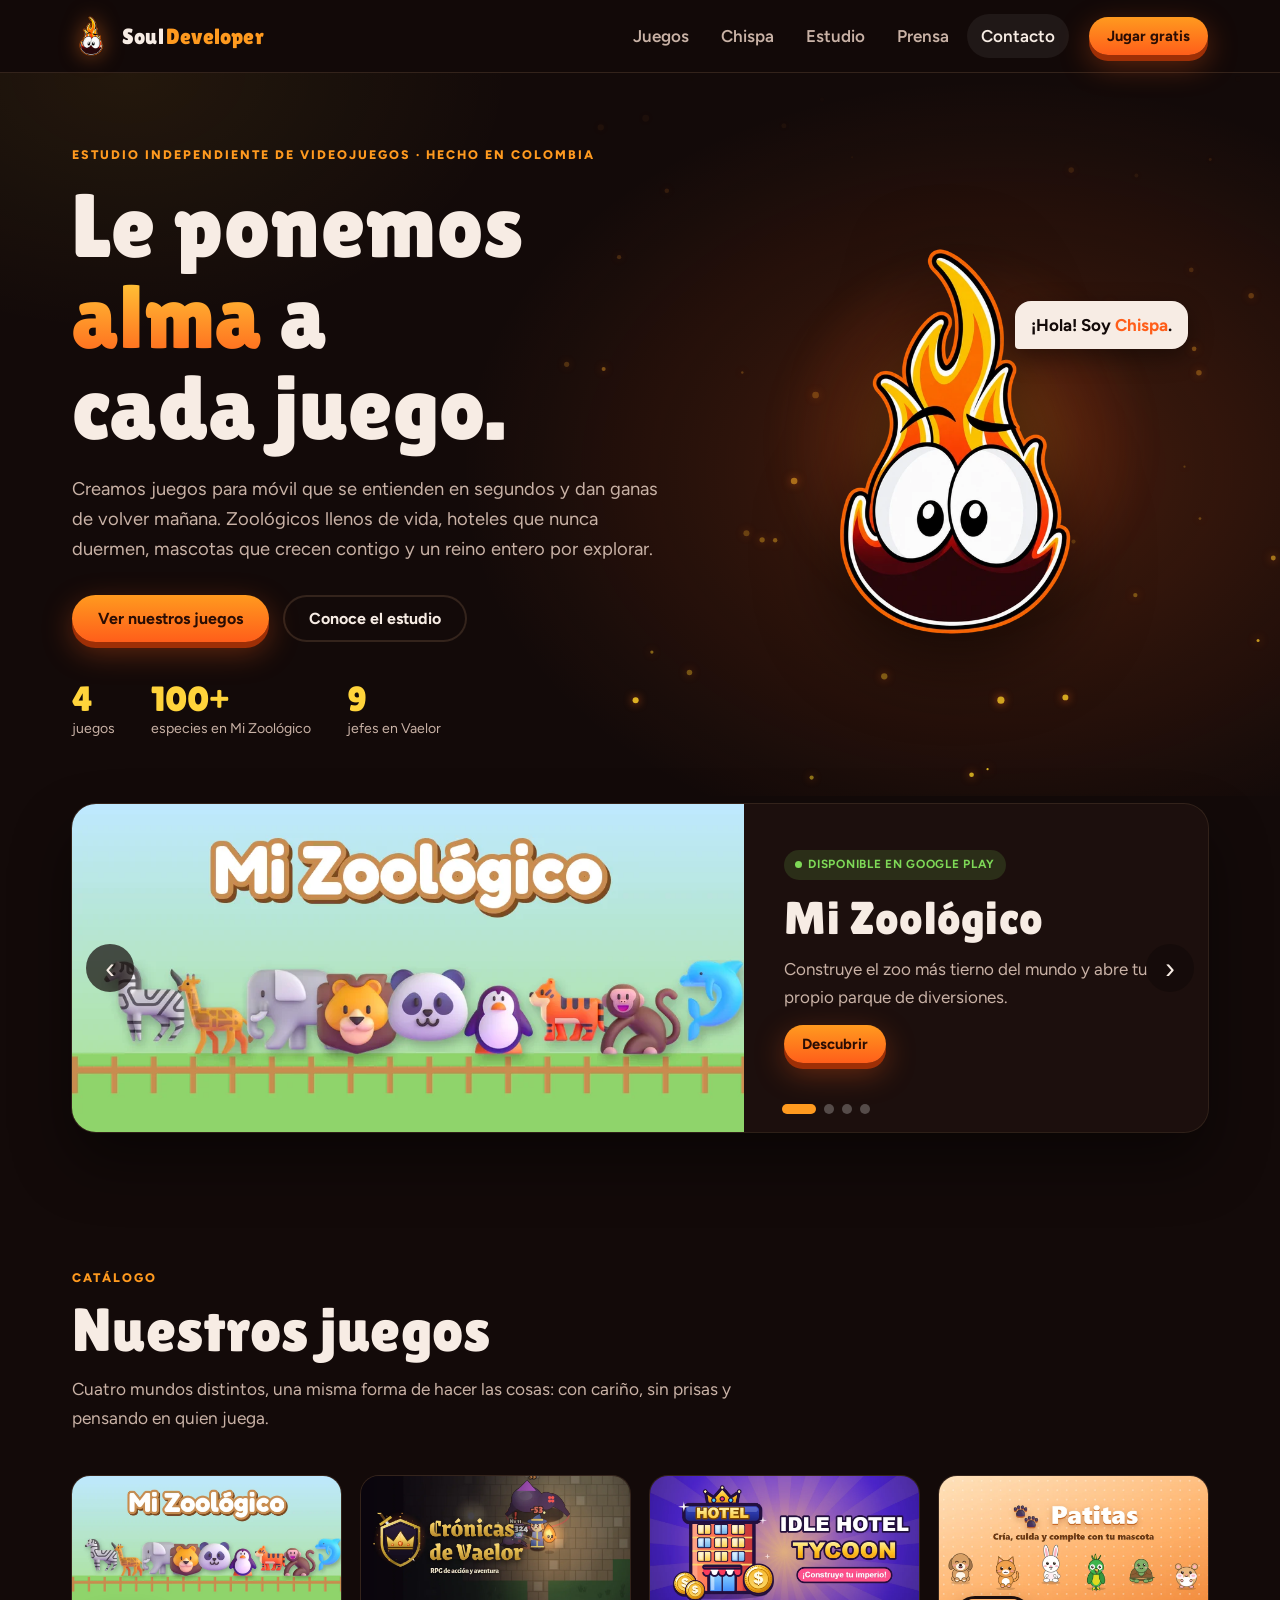
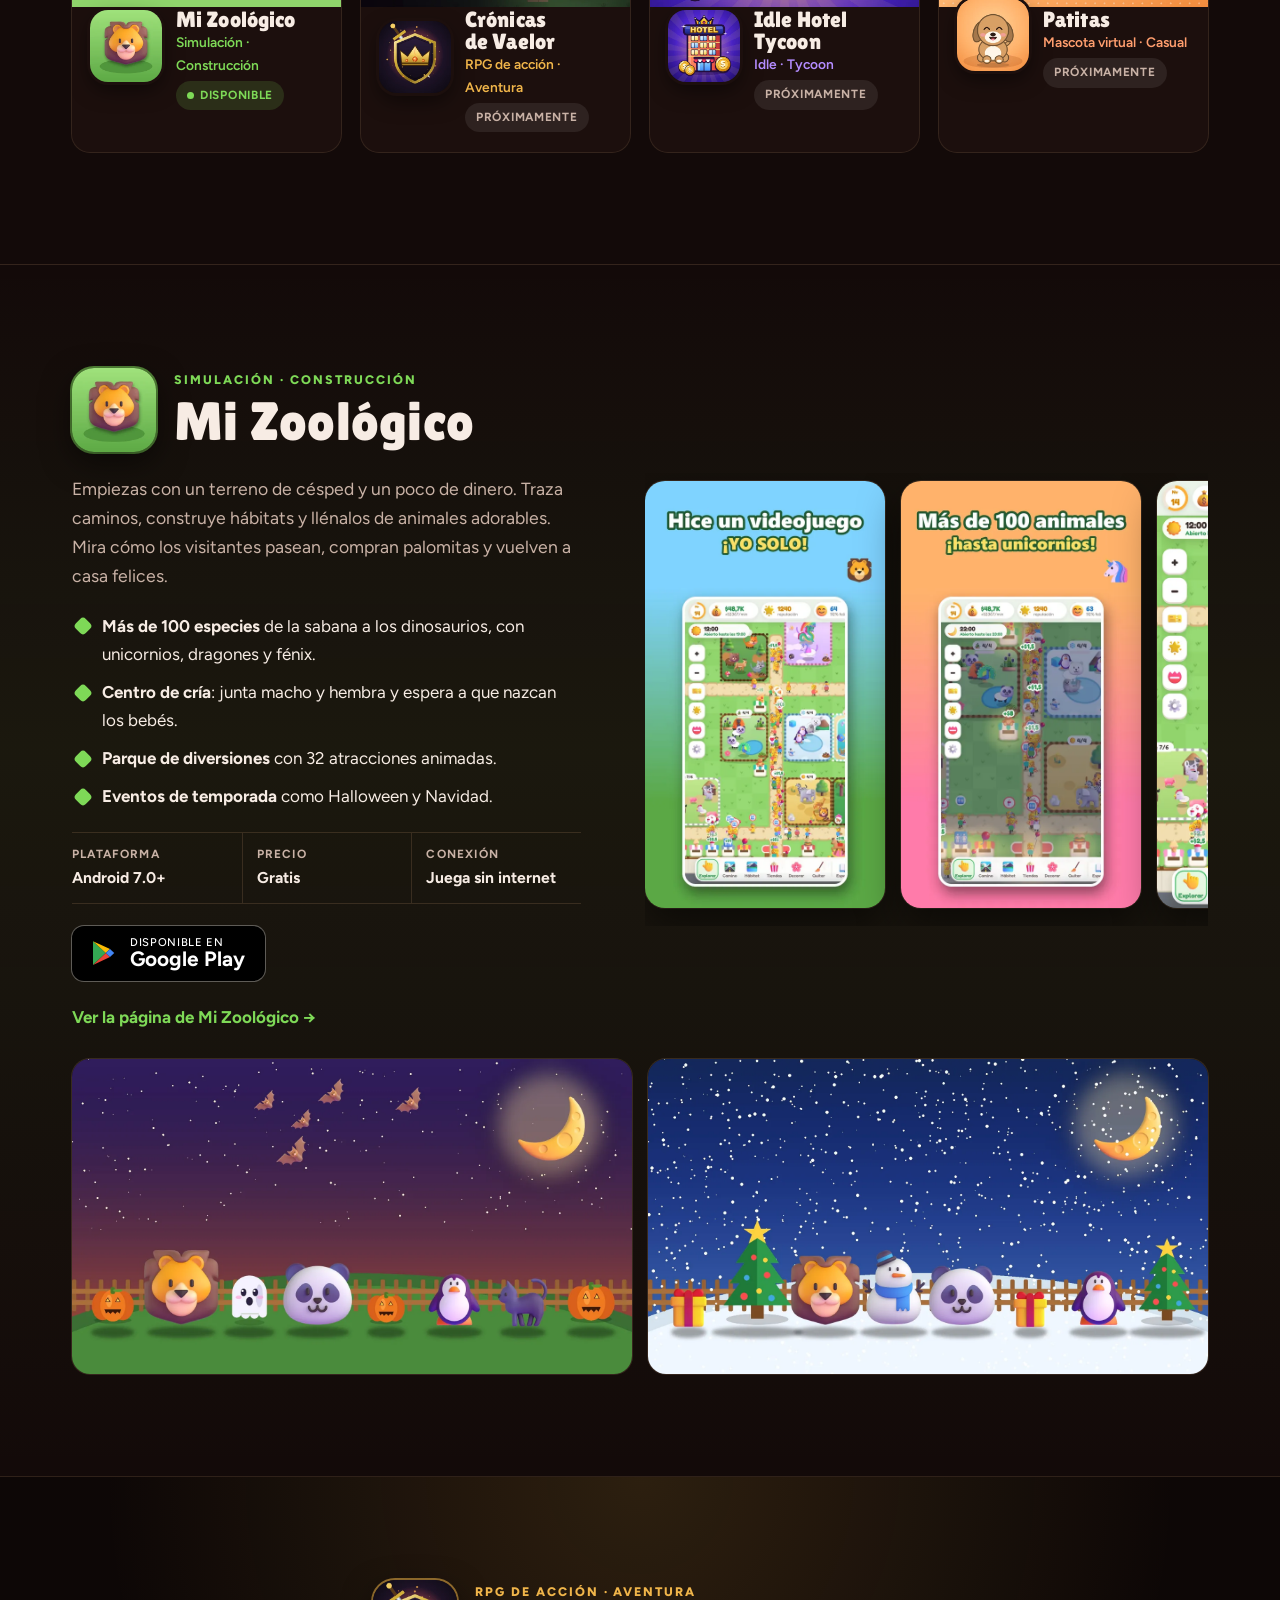
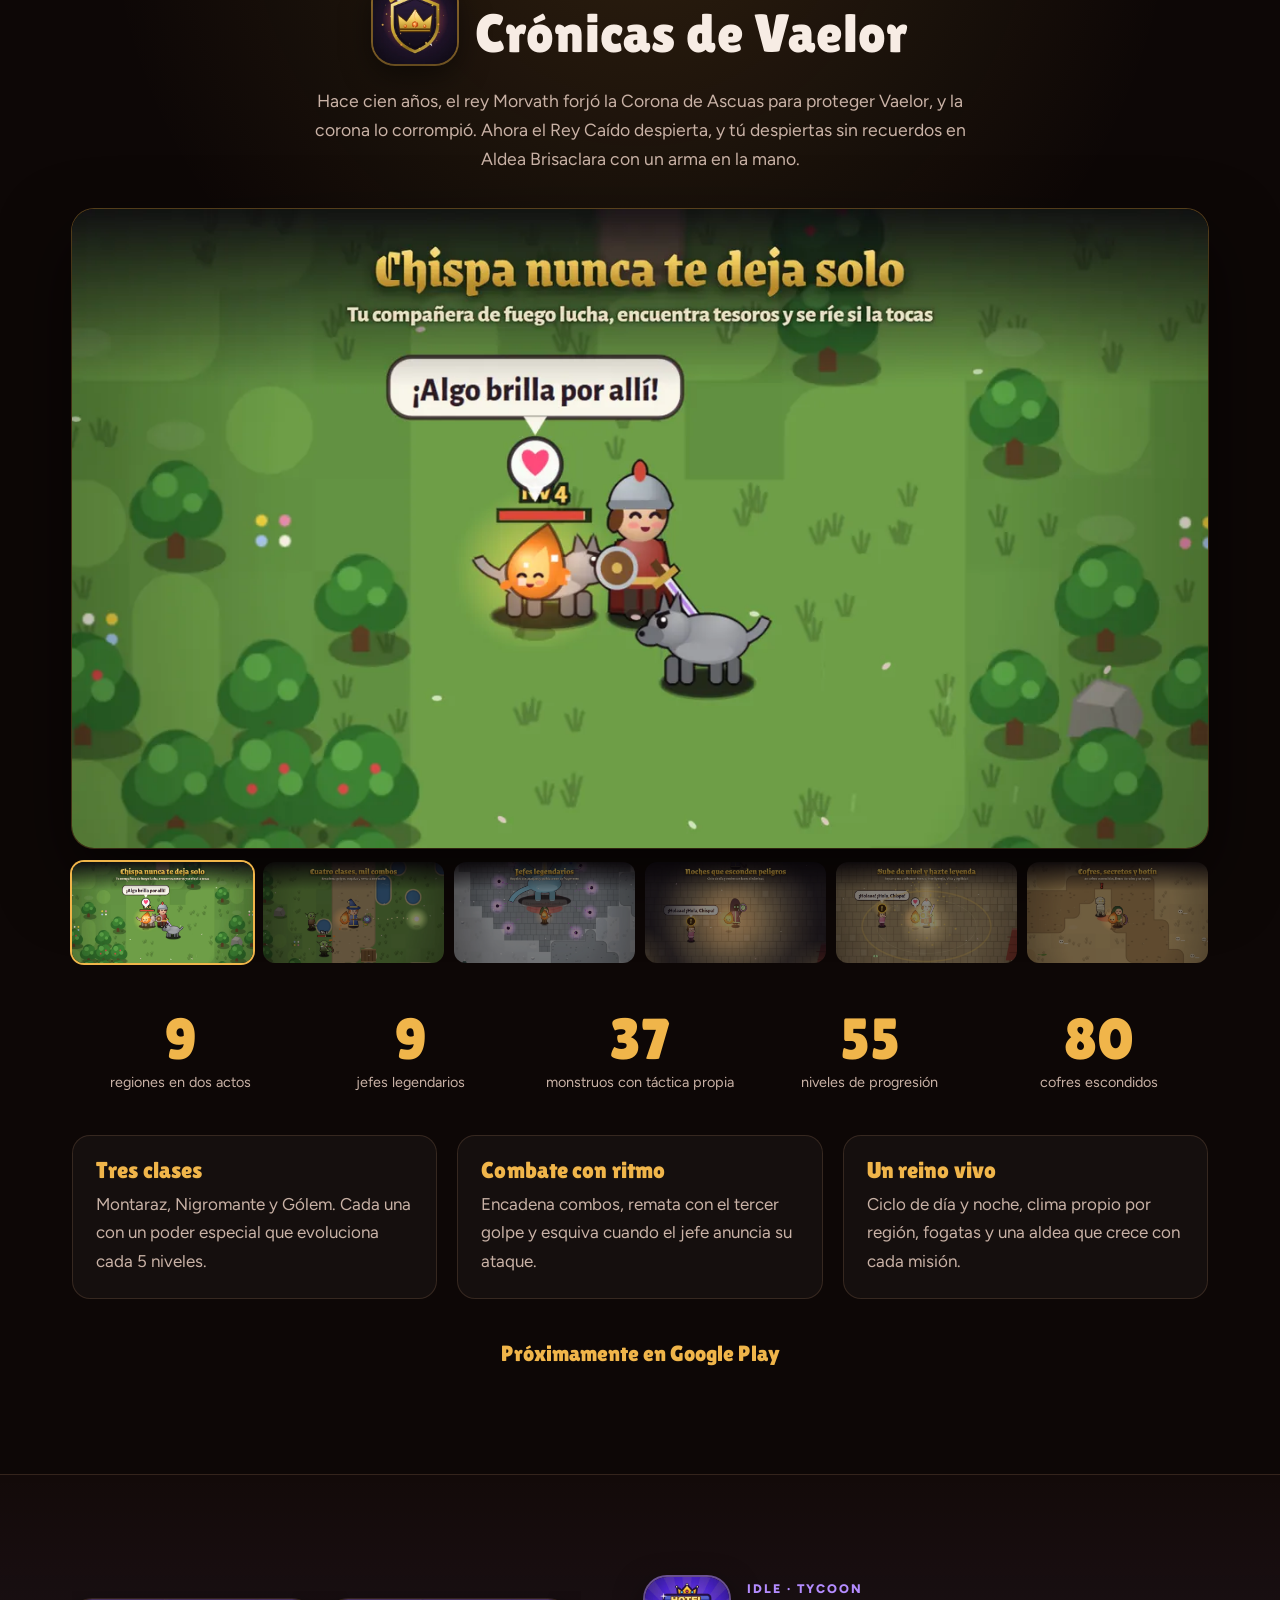
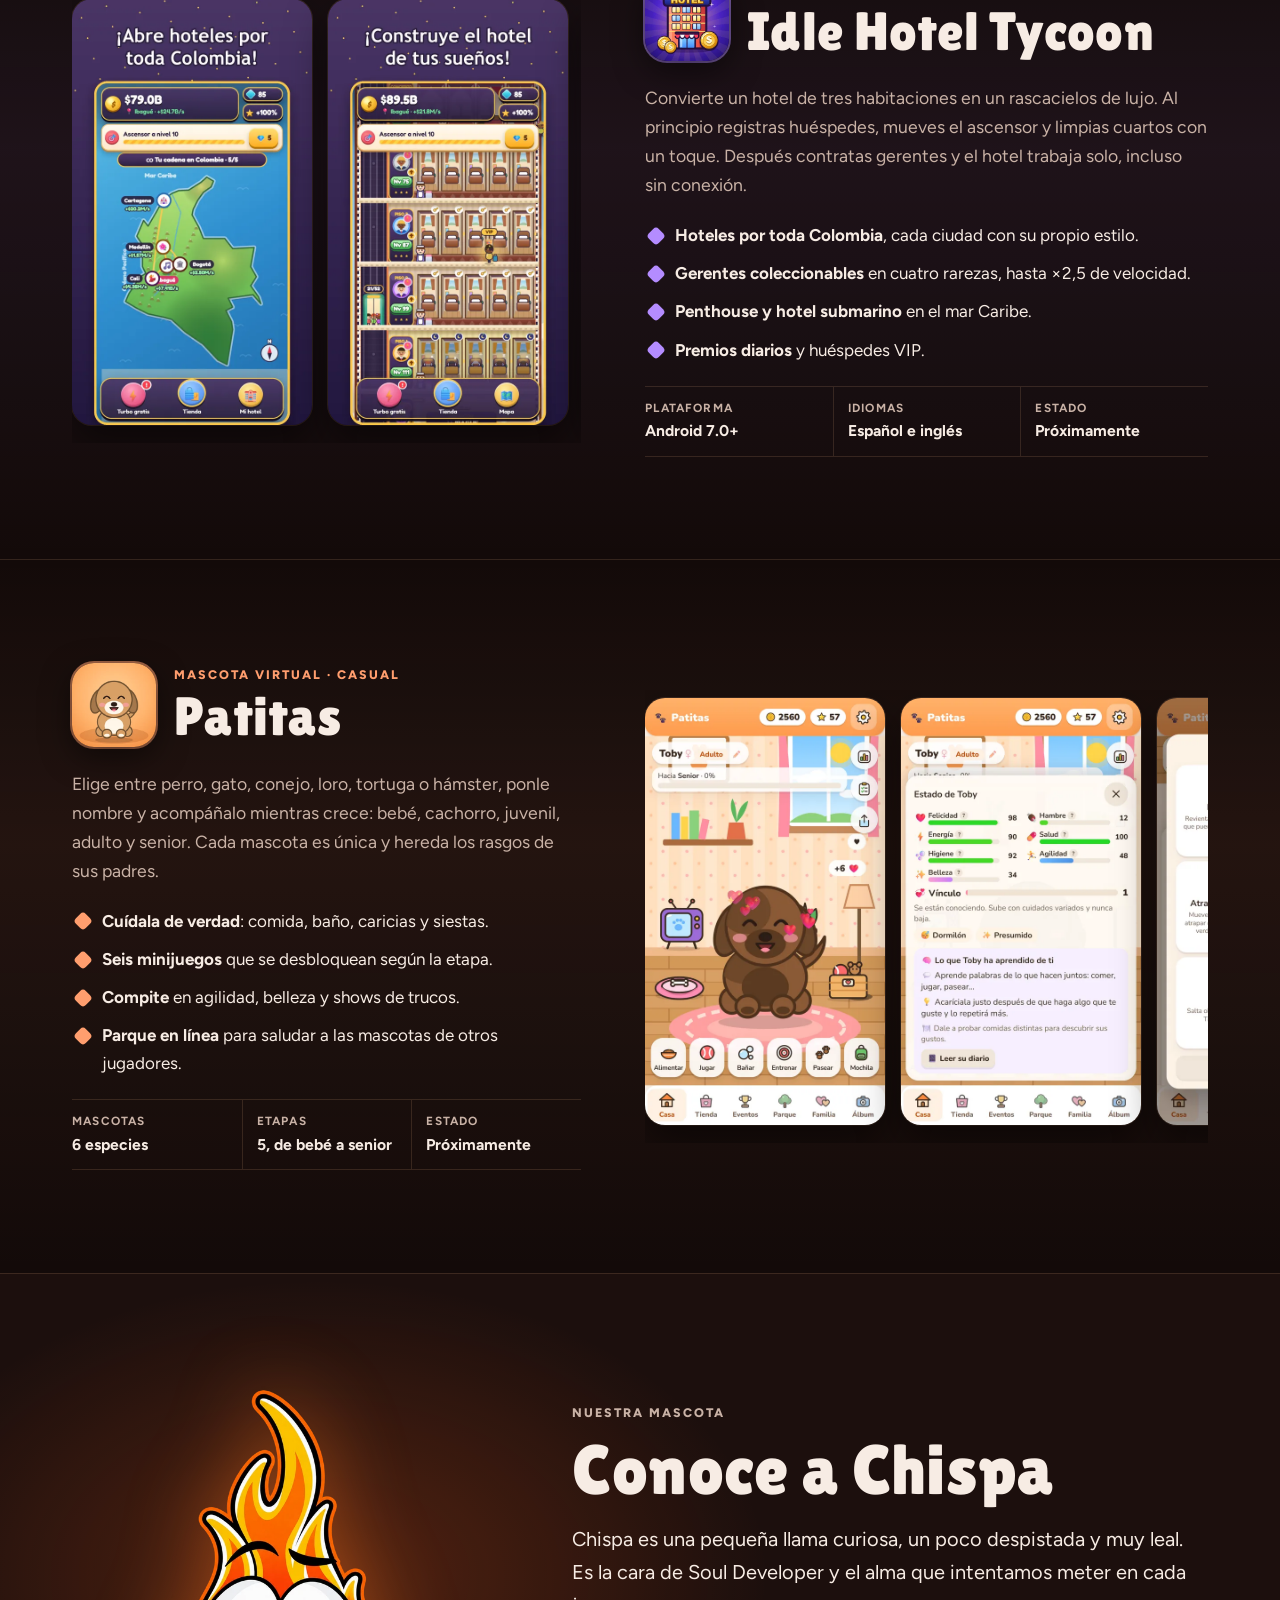
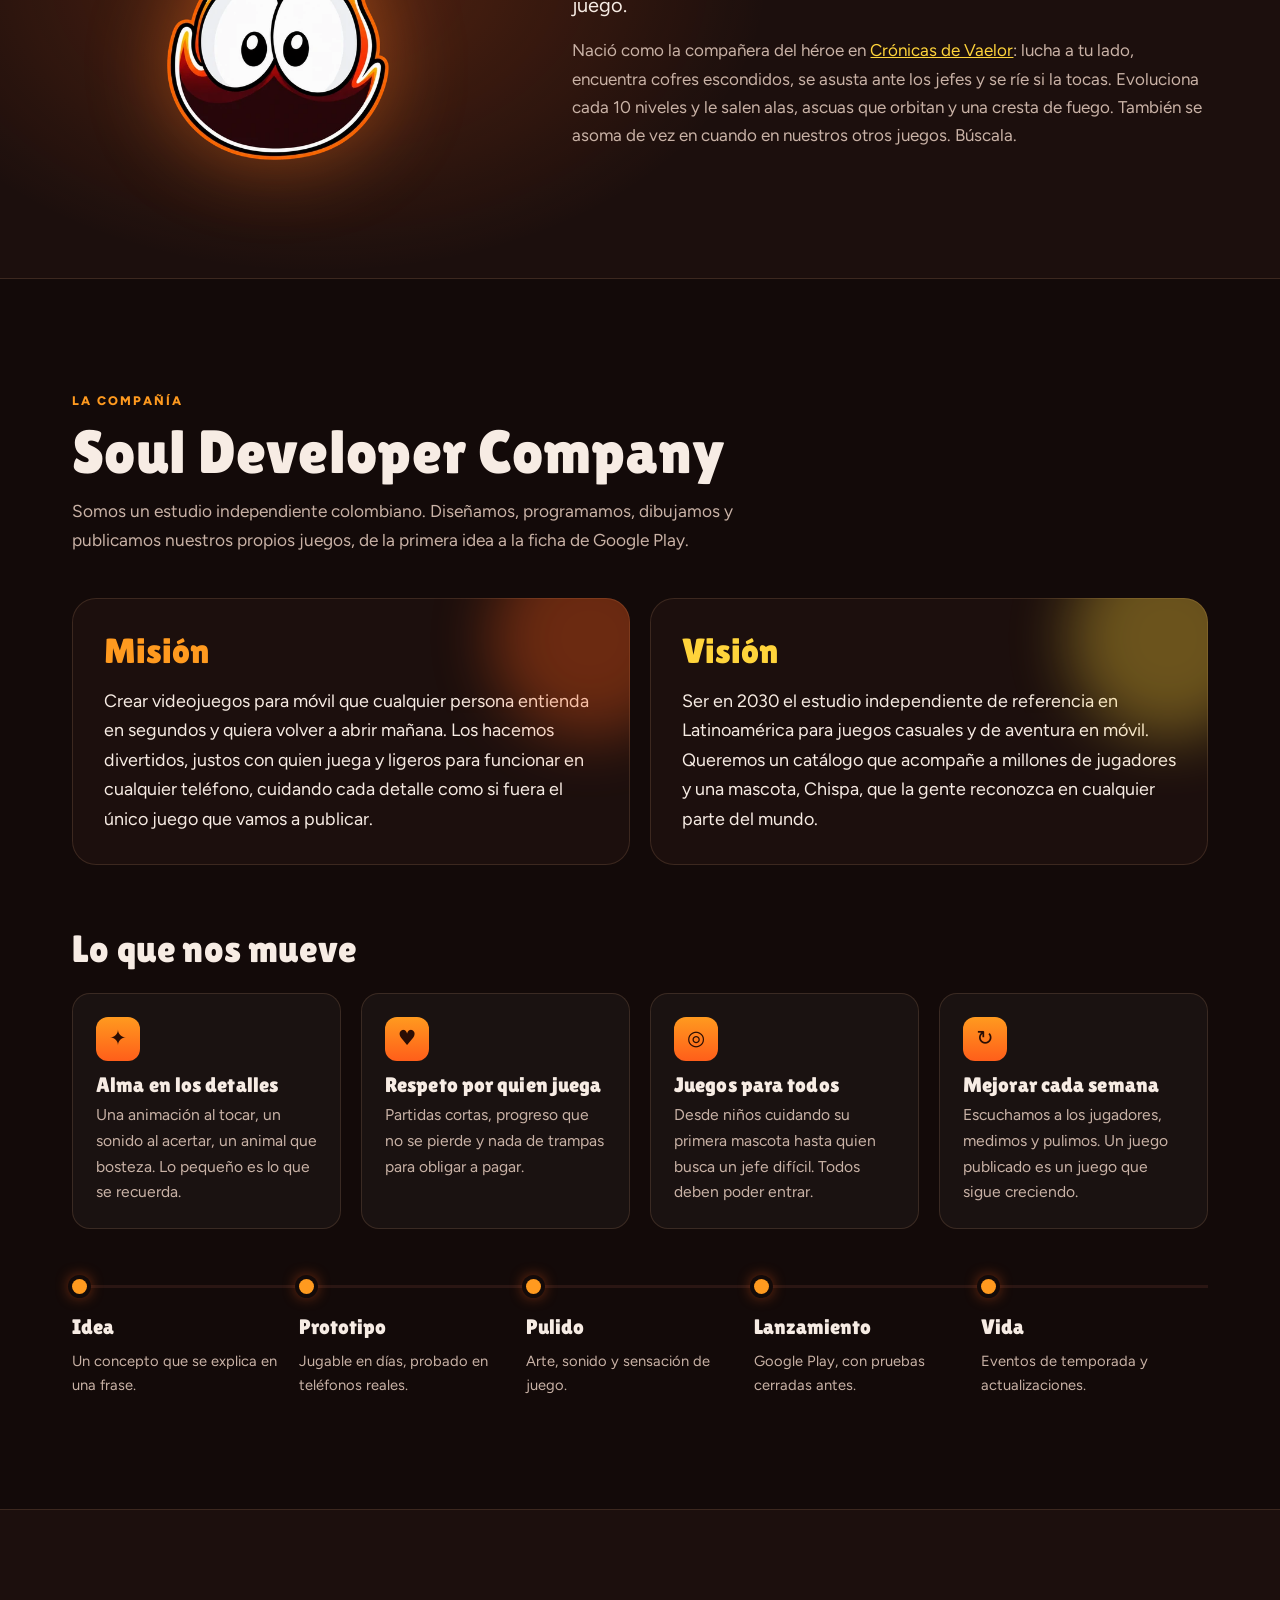
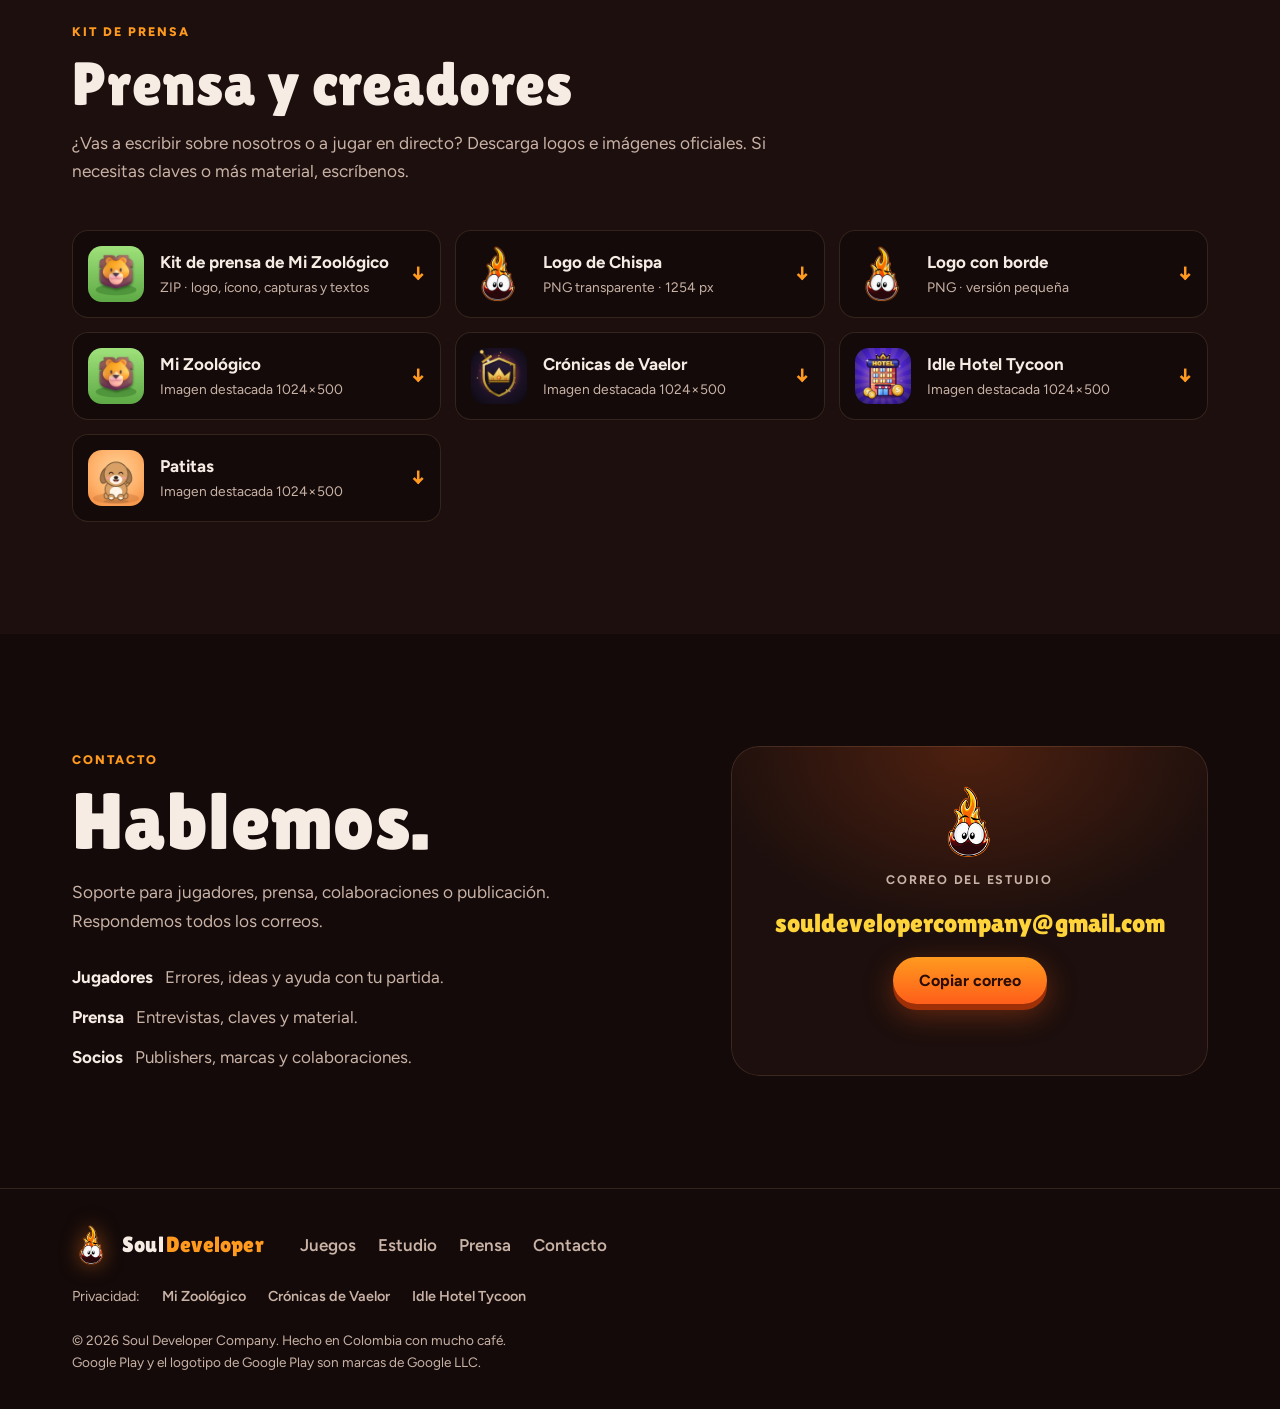
==== commit b4c8865b: "Nueva landing comercial de Mi Zoológico con kit de prensa Hero con descarga directa, galería de anim" ====
--- a/index.html
+++ b/index.html
@@ -378,6 +378,10 @@
         <p class="sec-sub">¿Vas a escribir sobre nosotros o a jugar en directo? Descarga logos e imágenes oficiales. Si necesitas claves o más material, escríbenos.</p>
       </div>
       <div class="press-grid">
+        <a class="press-item" href="mi-zoologico/prensa/mi-zoologico-kit-de-prensa.zip" download>
+          <img src="img/zoo-icono.webp" alt="" width="64" height="64">
+          <span><b>Kit de prensa de Mi Zoológico</b><small>ZIP · logo, ícono, capturas y textos</small></span>
+        </a>
         <a class="press-item" href="descargas/soul-developer-logo.png" download>
           <img src="img/chispa-128.png" alt="" width="64" height="64">
           <span><b>Logo de Chispa</b><small>PNG transparente · 1254 px</small></span>
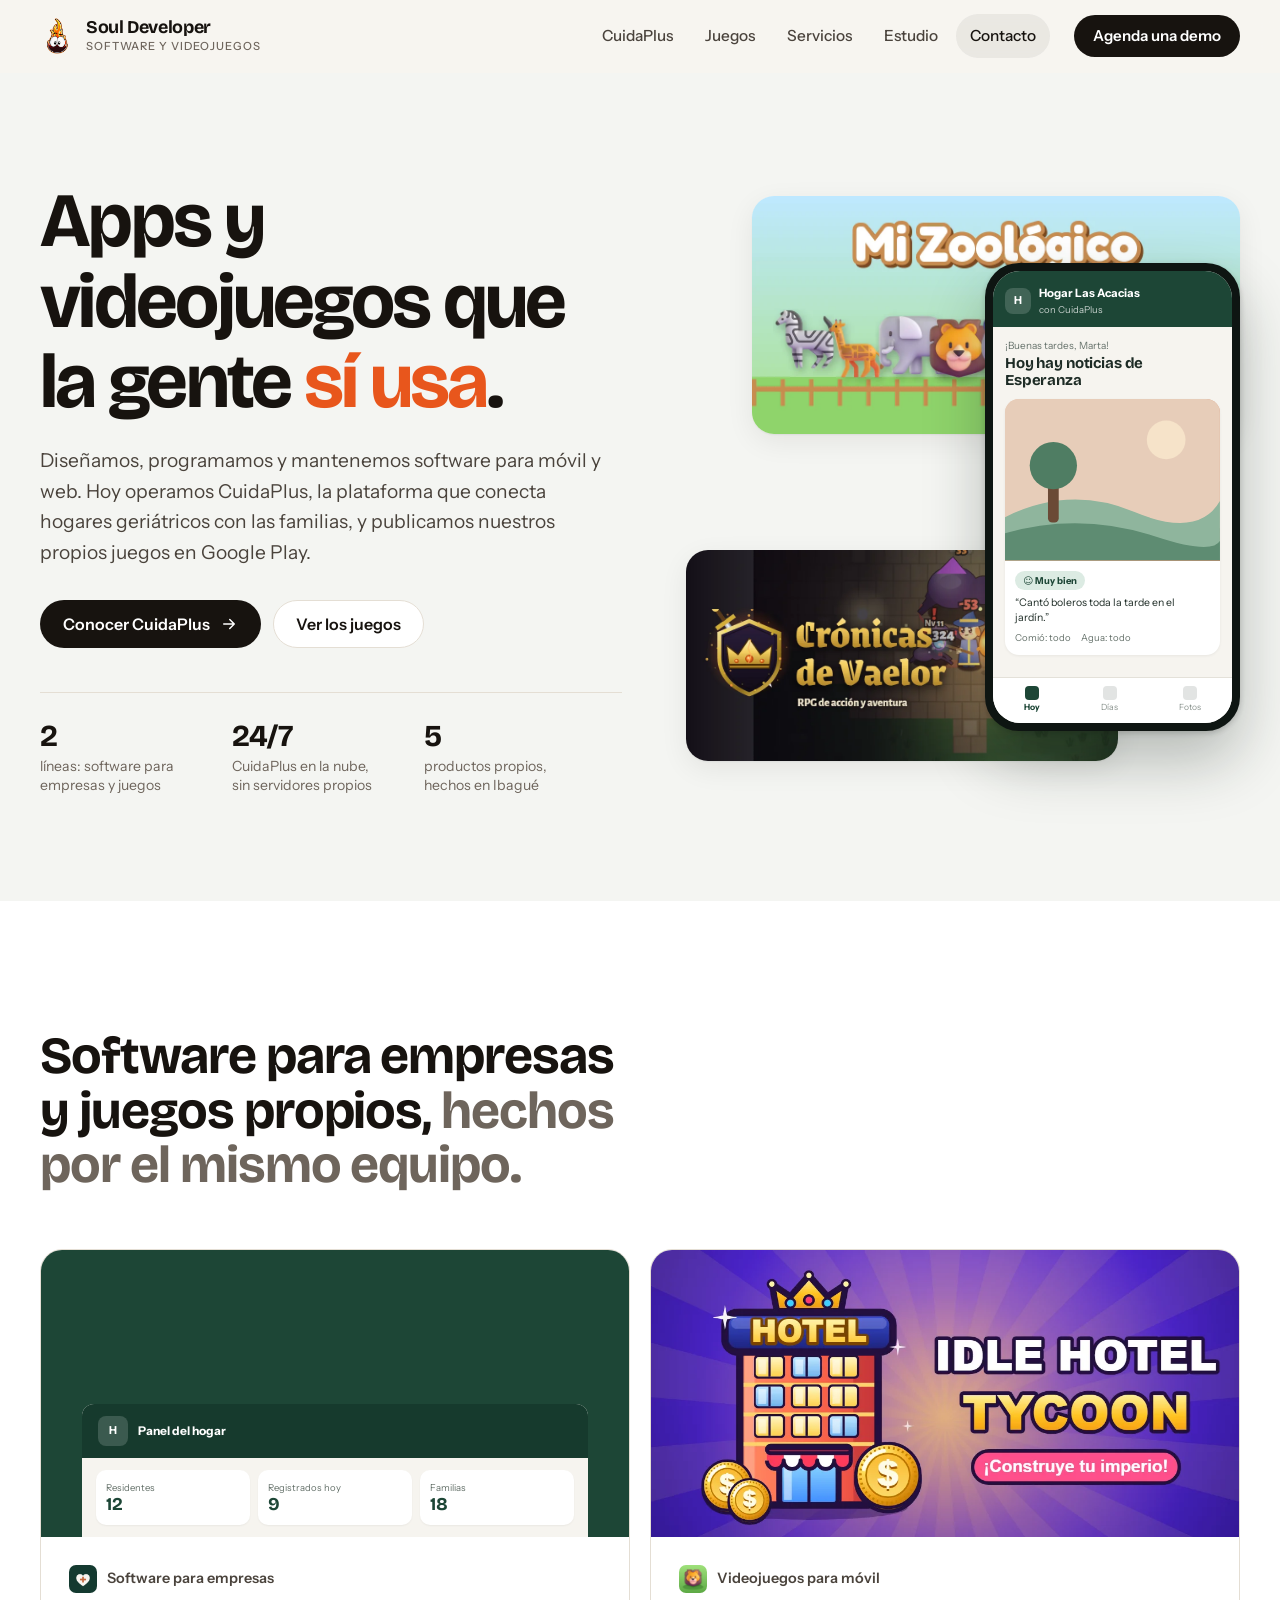
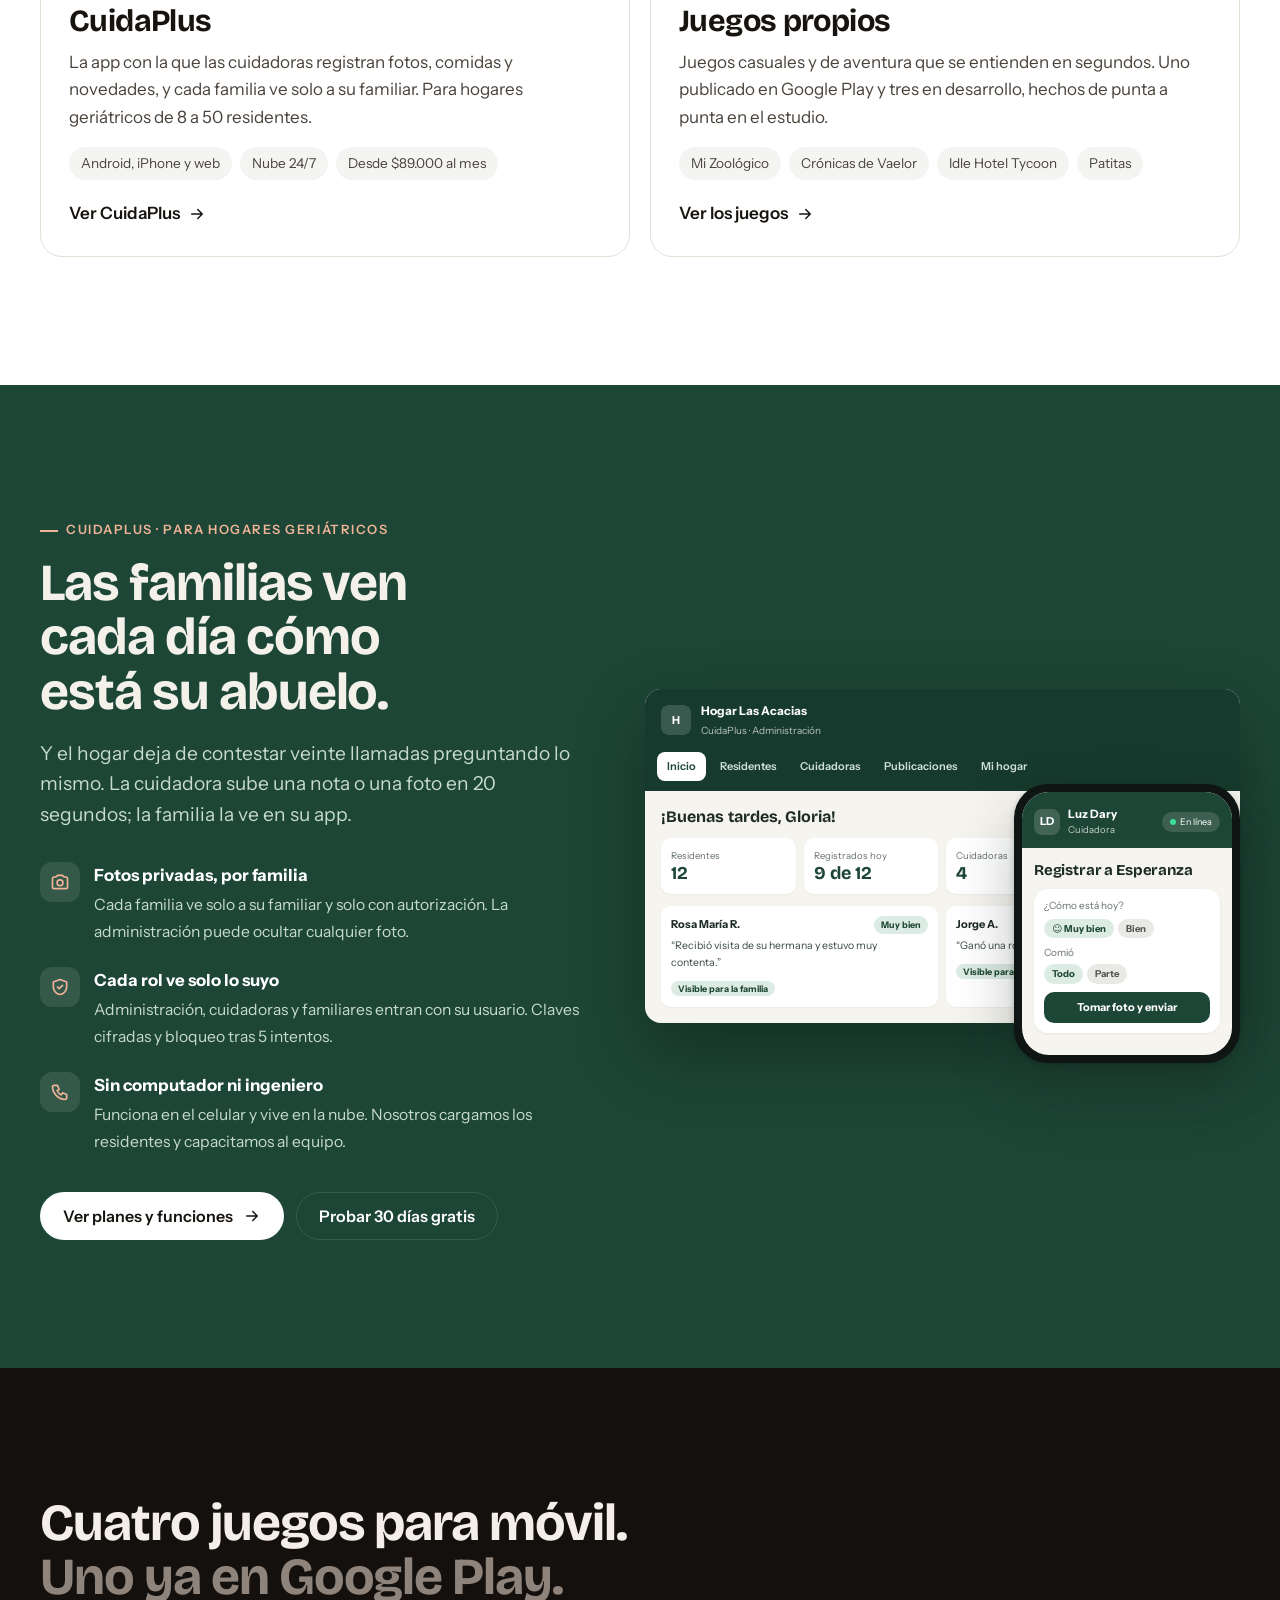
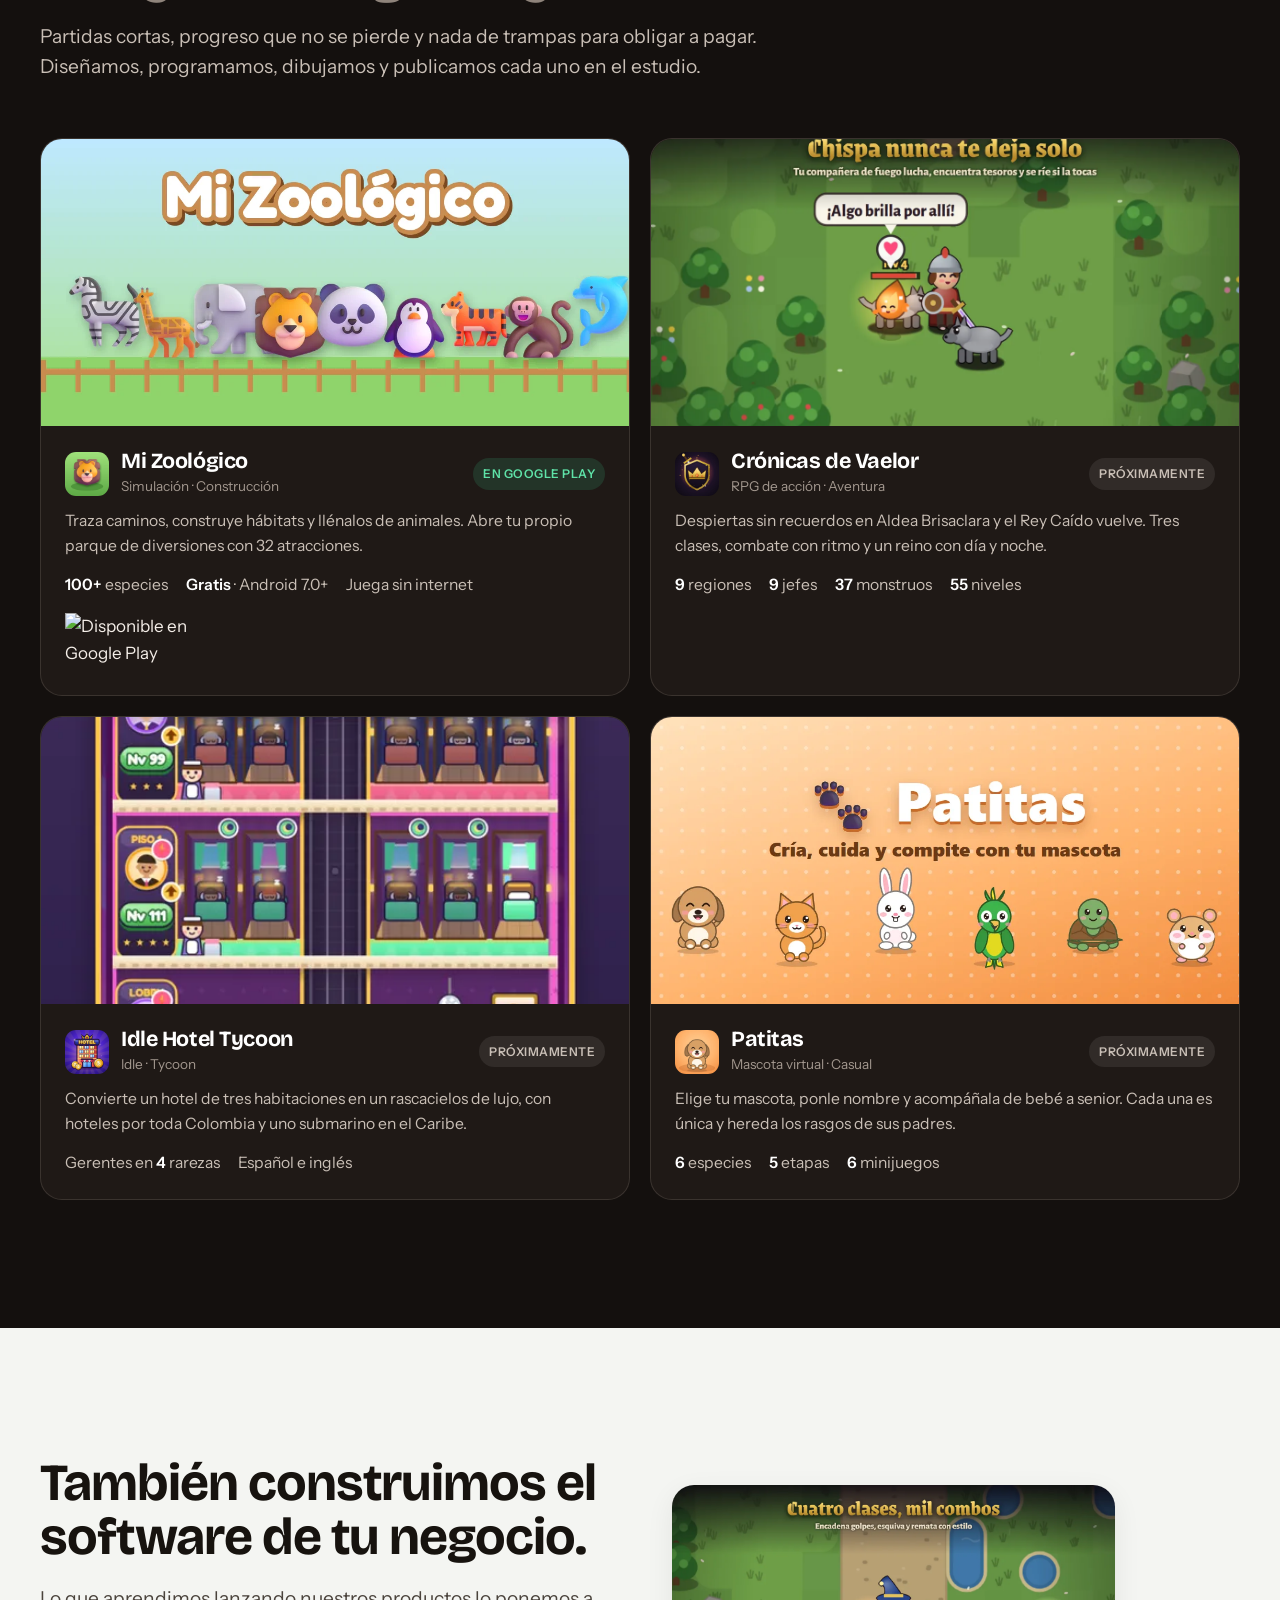
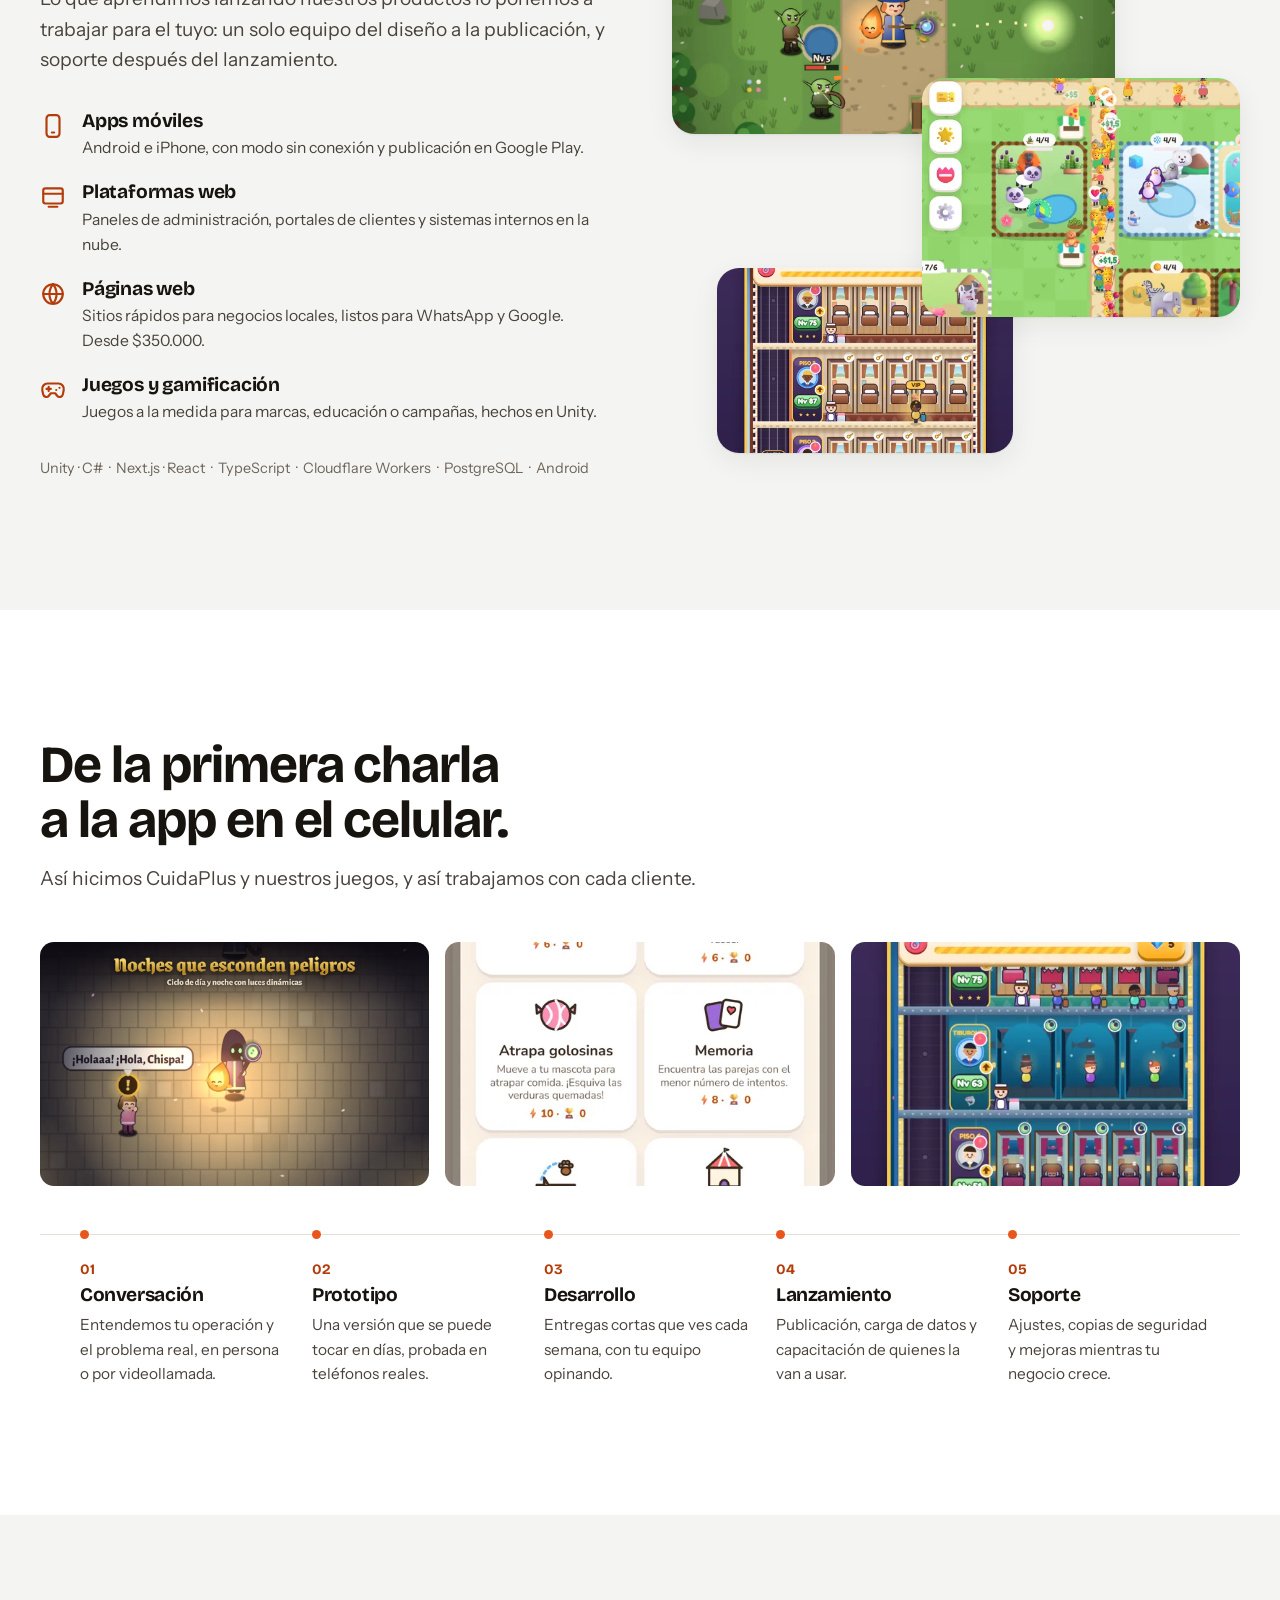
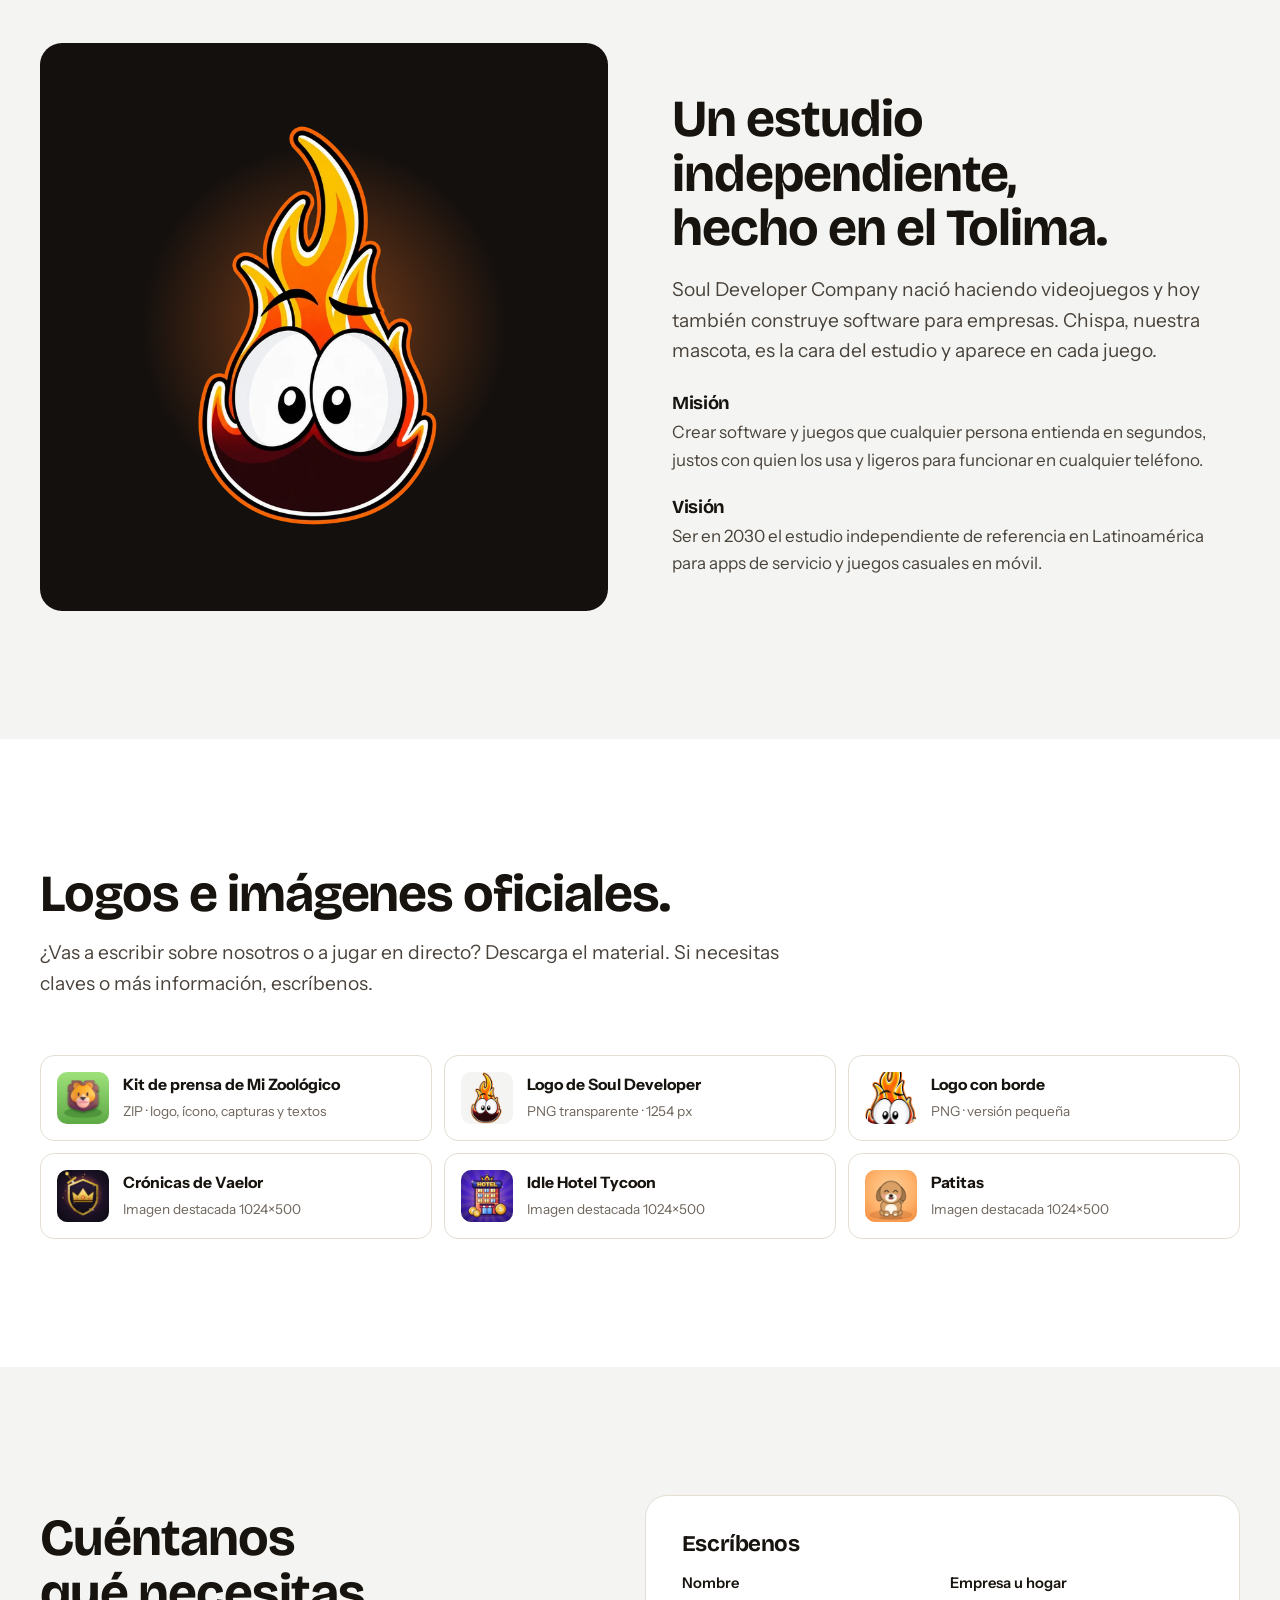
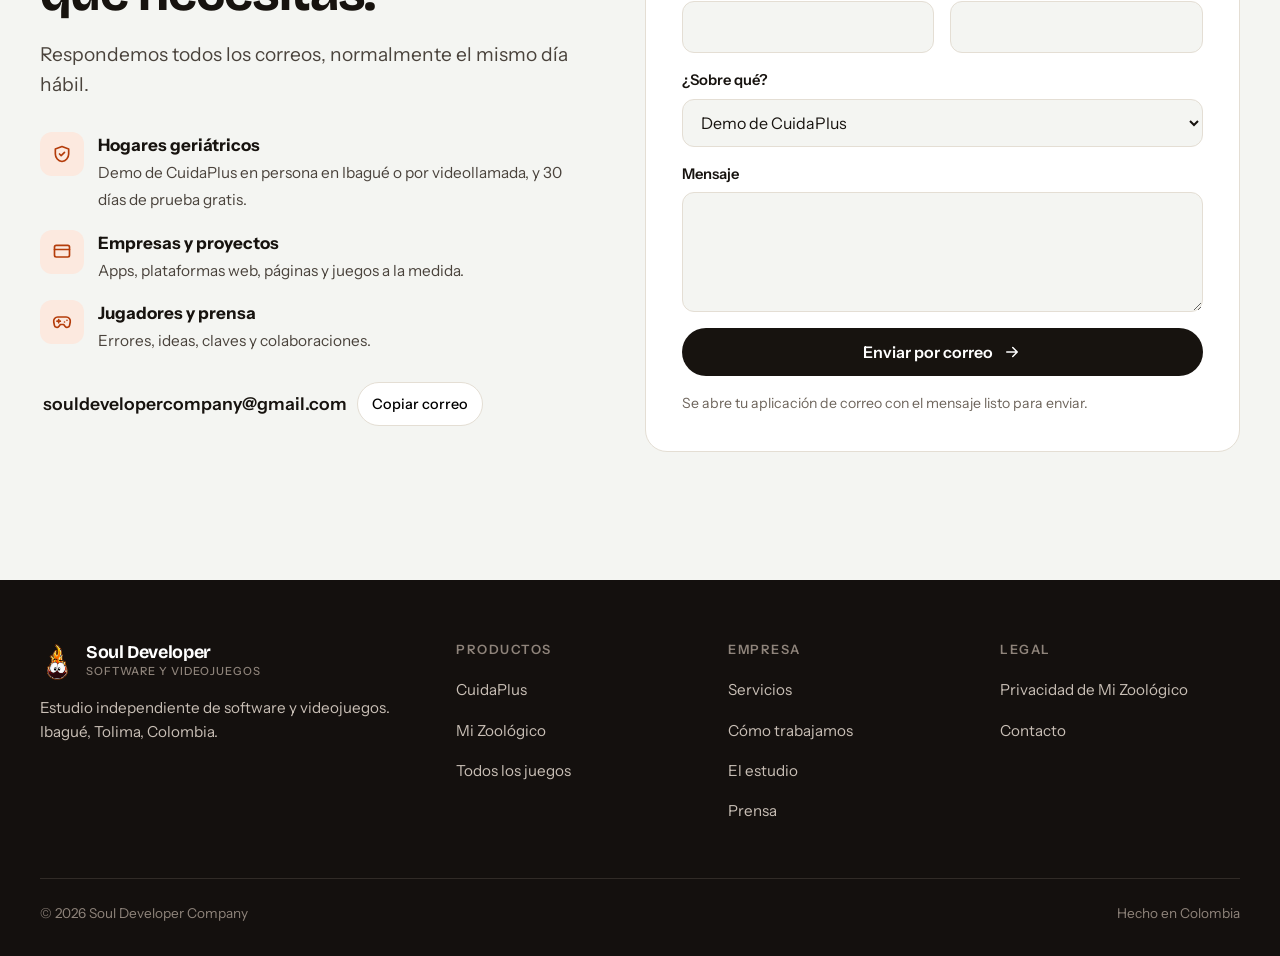
==== commit 4aba3e22: "Rediseño profesional del sitio y nueva página de CuidaPlus - Portada nueva para software y videojueg" ====
--- a/index.html
+++ b/index.html
@@ -3,37 +3,49 @@
 <head>
   <meta charset="utf-8">
   <meta name="viewport" content="width=device-width, initial-scale=1, viewport-fit=cover">
-  <title>Soul Developer · Estudio de videojuegos</title>
-  <meta name="description" content="Soul Developer es un estudio independiente de videojuegos para móvil. Creadores de Mi Zoológico, Crónicas de Vaelor, Idle Hotel Tycoon y Patitas.">
-  <meta name="theme-color" content="#130A09">
-  <meta property="og:title" content="Soul Developer">
-  <meta property="og:description" content="Le ponemos alma a cada juego. Estudio independiente de videojuegos para móvil.">
+  <title>Soul Developer Company · Software y videojuegos</title>
+  <meta name="description" content="Estudio colombiano de software y videojuegos. Creadores de CuidaPlus, la app que conecta hogares geriátricos con las familias, y de juegos para móvil como Mi Zoológico.">
+  <meta name="theme-color" content="#F7F5F0">
+  <meta property="og:type" content="website">
+  <meta property="og:title" content="Soul Developer Company · Software y videojuegos">
+  <meta property="og:description" content="Diseñamos, programamos y operamos apps y videojuegos. Creadores de CuidaPlus y Mi Zoológico.">
   <meta property="og:image" content="https://souldevelopercompany.github.io/img/zoo-portada.webp">
   <meta property="og:url" content="https://souldevelopercompany.github.io/">
+  <link rel="canonical" href="https://souldevelopercompany.github.io/">
   <link rel="icon" type="image/png" href="img/favicon.png">
   <link rel="preconnect" href="https://fonts.googleapis.com">
   <link rel="preconnect" href="https://fonts.gstatic.com" crossorigin>
-  <link rel="stylesheet" href="https://fonts.googleapis.com/css2?family=Lilita+One&family=Figtree:wght@400;500;600;700;800&display=swap">
-  <link rel="stylesheet" href="css/styles.css">
+  <link rel="stylesheet" href="https://fonts.googleapis.com/css2?family=Bricolage+Grotesque:opsz,wght@12..96,600;12..96,700&family=Instrument+Sans:wght@400;500;600&display=swap">
+  <link rel="stylesheet" href="css/site.css">
 </head>
 <body>
 
+<svg width="0" height="0" style="position:absolute" aria-hidden="true">
+  <defs>
+    <symbol id="i-arrow" viewBox="0 0 24 24"><path d="M5 12h14M13 6l6 6-6 6" fill="none" stroke="currentColor" stroke-width="2" stroke-linecap="round" stroke-linejoin="round"/></symbol>
+    <g id="i-camera"><path d="M3 8a2 2 0 0 1 2-2h2l2-2h6l2 2h2a2 2 0 0 1 2 2v10a2 2 0 0 1-2 2H5a2 2 0 0 1-2-2z"/><circle cx="12" cy="13" r="3.5"/></g>
+    <g id="i-shield"><path d="M12 3l8 3v6c0 4.5-3.4 8.3-8 9-4.6-.7-8-4.5-8-9V6z"/><path d="M9 12l2 2 4-4"/></g>
+    <g id="i-phone-call"><path d="M5 4h4l2 5-2.5 1.5a11 11 0 0 0 5 5L15 13l5 2v4a2 2 0 0 1-2 2A16 16 0 0 1 3 6a2 2 0 0 1 2-2z"/></g>
+  </defs>
+</svg>
+
 <a class="skip" href="#contenido">Saltar al contenido</a>
 
 <header class="topbar" id="topbar">
   <div class="wrap topbar-in">
-    <a class="brand" href="#inicio" aria-label="Soul Developer, inicio">
-      <img src="img/chispa-128.png" alt="" width="40" height="40">
-      <span class="brand-name">Soul<b>Developer</b></span>
+    <a class="brand" href="#inicio" aria-label="Soul Developer Company, inicio">
+      <img src="img/chispa-128.png" alt="" width="36" height="36">
+      <span>Soul Developer<small>Software y videojuegos</small></span>
     </a>
     <nav class="menu" id="menu" aria-label="Principal">
+      <a href="#cuidaplus">CuidaPlus</a>
       <a href="#juegos">Juegos</a>
-      <a href="#chispa">Chispa</a>
+      <a href="#servicios">Servicios</a>
       <a href="#estudio">Estudio</a>
-      <a href="#prensa">Prensa</a>
       <a href="#contacto">Contacto</a>
+      <a class="menu-cta" href="cuidaplus/#contacto">Agenda una demo</a>
     </nav>
-    <a class="btn btn-fire btn-sm hide-sm" href="https://play.google.com/store/apps/details?id=com.souldevelopercompany.mizoologico" target="_blank" rel="noopener">Jugar gratis</a>
+    <a class="btn btn-primary btn-sm" href="cuidaplus/#contacto">Agenda una demo</a>
     <button class="burger" id="burger" aria-label="Abrir menú" aria-expanded="false" aria-controls="menu"><span></span><span></span><span></span></button>
   </div>
 </header>
@@ -42,423 +54,313 @@
 
   <!-- HERO -->
   <section class="hero" id="inicio">
-    <canvas class="embers" id="embers" aria-hidden="true"></canvas>
-    <div class="wrap hero-in">
-      <div class="hero-copy">
-        <p class="eyebrow">Estudio independiente de videojuegos · Hecho en Colombia</p>
-        <h1>Le ponemos <span class="hl">alma</span> a cada juego.</h1>
-        <p class="lead">Creamos juegos para móvil que se entienden en segundos y dan ganas de volver mañana. Zoológicos llenos de vida, hoteles que nunca duermen, mascotas que crecen contigo y un reino entero por explorar.</p>
-        <div class="cta-row">
-          <a class="btn btn-fire" href="#juegos">Ver nuestros juegos</a>
-          <a class="btn btn-ghost" href="#estudio">Conoce el estudio</a>
-        </div>
-        <ul class="hero-stats" aria-label="Soul Developer en números">
-          <li><b>4</b><span>juegos</span></li>
-          <li><b>100+</b><span>especies en Mi Zoológico</span></li>
-          <li><b>9</b><span>jefes en Vaelor</span></li>
+    <div class="wrap hero-grid">
+      <div data-enter>
+        <div>
+          <h1>Apps y videojuegos que la gente <em>sí usa</em>.</h1>
+          <p class="lead">Diseñamos, programamos y mantenemos software para móvil y web. Hoy operamos CuidaPlus, la plataforma que conecta hogares geriátricos con las familias, y publicamos nuestros propios juegos en Google Play.</p>
+          <div class="cta-row">
+            <a class="btn btn-primary" href="cuidaplus/">Conocer CuidaPlus <svg aria-hidden="true"><use href="#i-arrow"/></svg></a>
+            <a class="btn btn-line" href="#juegos">Ver los juegos</a>
+          </div>
+        </div>
+        <ul class="hero-facts" aria-label="Soul Developer en cifras">
+          <li><b>2</b><span>líneas: software para empresas y juegos</span></li>
+          <li><b>24/7</b><span>CuidaPlus en la nube, sin servidores propios</span></li>
+          <li><b>5</b><span>productos propios, hechos en Ibagué</span></li>
         </ul>
       </div>
-      <div class="hero-art">
-        <div class="halo" aria-hidden="true"></div>
-        <img class="chispa-big" src="img/chispa.webp" alt="Chispa, la mascota de fuego de Soul Developer" width="640" height="640">
-        <div class="bubble">¡Hola! Soy <b>Chispa</b>.</div>
-      </div>
-    </div>
-  </section>
-
-  <!-- DESTACADOS -->
-  <section class="featured" aria-label="Juegos destacados">
-    <div class="wrap">
-      <div class="slider" id="slider">
-        <div class="slides">
-          <article class="slide is-on" data-accent="zoo">
-            <img src="img/zoo-portada.webp" alt="Mi Zoológico" loading="eager">
-            <div class="slide-cap">
-              <span class="pill pill-live">Disponible en Google Play</span>
-              <h2>Mi Zoológico</h2>
-              <p>Construye el zoo más tierno del mundo y abre tu propio parque de diversiones.</p>
-              <a class="btn btn-fire btn-sm" href="#zoologico">Descubrir</a>
+      <div class="hero-visual" aria-label="CuidaPlus y nuestros juegos">
+        <a class="hv-game" href="mi-zoologico/"><img src="img/zoo-portada.webp" alt="Mi Zoológico, juego de construcción disponible en Google Play" width="1024" height="500"></a>
+        <a class="hv-game hv-game2" href="#vaelor"><img src="img/vaelor-portada.webp" alt="Crónicas de Vaelor, RPG de acción" width="1024" height="500"></a>
+        <div class="hv-phone phone" role="img" aria-label="App de familias de CuidaPlus mostrando cómo está un residente hoy">
+          <div class="phone-screen" aria-hidden="true">
+            <div class="ph-top"><span class="ph-av">H</span><span><b>Hogar Las Acacias</b><small>con CuidaPlus</small></span></div>
+            <div class="ph-body">
+              <p class="ph-hello">¡Buenas tardes, Marta!</p>
+              <p class="ph-title">Hoy hay noticias de Esperanza</p>
+              <div class="ph-card">
+                <div class="ph-photo"><svg viewBox="0 0 200 150" width="100%" height="100%" preserveAspectRatio="xMidYMid slice"><rect width="200" height="150" fill="#E7CDB9"/><circle cx="150" cy="38" r="18" fill="#F6E3C9"/><path d="M0 110 Q60 80 120 105 T200 95 V150 H0z" fill="#8FB59D"/><path d="M0 125 Q70 105 140 128 T200 120 V150 H0z" fill="#5E8C72"/><rect x="40" y="70" width="10" height="45" rx="4" fill="#6B4A36"/><circle cx="45" cy="62" r="22" fill="#4F7D63"/></svg></div>
+                <div class="ph-in"><span class="ph-mood">☺ Muy bien</span><p class="ph-note">“Cantó boleros toda la tarde en el jardín.”</p><div class="ph-meta"><span>Comió: todo</span><span>Agua: todo</span></div></div>
+              </div>
             </div>
-          </article>
-          <article class="slide" data-accent="vaelor">
-            <img src="img/vaelor-portada.webp" alt="Crónicas de Vaelor" loading="lazy">
-            <div class="slide-cap">
-              <span class="pill">Próximamente</span>
-              <h2>Crónicas de Vaelor</h2>
-              <p>Un RPG de acción con nueve regiones, nueve jefes y Chispa a tu lado.</p>
-              <a class="btn btn-fire btn-sm" href="#vaelor">Descubrir</a>
-            </div>
-          </article>
-          <article class="slide" data-accent="hotel">
-            <img src="img/hotel-portada.webp" alt="Idle Hotel Tycoon" loading="lazy">
-            <div class="slide-cap">
-              <span class="pill">Próximamente</span>
-              <h2>Idle Hotel Tycoon</h2>
-              <p>De tres habitaciones a un imperio hotelero por toda Colombia.</p>
-              <a class="btn btn-fire btn-sm" href="#hotel">Descubrir</a>
-            </div>
-          </article>
-          <article class="slide" data-accent="patitas">
-            <img src="img/patitas-portada.webp" alt="Patitas" loading="lazy">
-            <div class="slide-cap">
-              <span class="pill">Próximamente</span>
-              <h2>Patitas</h2>
-              <p>Adopta una mascota, críala desde bebé y compite con otros jugadores.</p>
-              <a class="btn btn-fire btn-sm" href="#patitas">Descubrir</a>
-            </div>
-          </article>
-        </div>
-        <button class="sl-arrow prev" aria-label="Juego anterior">‹</button>
-        <button class="sl-arrow next" aria-label="Juego siguiente">›</button>
-        <div class="dots" role="tablist" aria-label="Elegir juego destacado"></div>
-      </div>
-    </div>
-  </section>
-
-  <!-- JUEGOS: GRID -->
-  <section class="sec" id="juegos">
+            <div class="ph-tabs"><span><i></i>Hoy</span><span><i></i>Días</span><span><i></i>Fotos</span></div>
+          </div>
+        </div>
+      </div>
+    </div>
+  </section>
+
+  <!-- LÍNEAS DE NEGOCIO -->
+  <section class="sec sec-surface" id="productos">
     <div class="wrap">
       <div class="sec-head">
-        <p class="eyebrow">Catálogo</p>
-        <h2>Nuestros juegos</h2>
-        <p class="sec-sub">Cuatro mundos distintos, una misma forma de hacer las cosas: con cariño, sin prisas y pensando en quien juega.</p>
-      </div>
-      <div class="cards">
-        <a class="card" href="#zoologico" style="--acc:var(--zoo)">
-          <div class="card-art"><img src="img/zoo-portada.webp" alt="" loading="lazy"></div>
-          <div class="card-body">
-            <img class="card-icon" src="img/zoo-icono.webp" alt="" width="72" height="72" loading="lazy">
-            <div>
-              <h3>Mi Zoológico</h3>
-              <p class="card-genre">Simulación · Construcción</p>
+        <h2 class="h2">Software para empresas y juegos propios, <span class="soft">hechos por el mismo equipo.</span></h2>
+      </div>
+      <div class="lines">
+        <a class="line-card" href="cuidaplus/">
+          <div class="line-media care" aria-hidden="true">
+            <div class="ui-row">
+              <div class="panel" style="flex:1;border-radius:12px 12px 0 0;box-shadow:none">
+                <div class="panel-top"><span class="ph-av">H</span><b>Panel del hogar</b></div>
+                <div class="panel-body" style="padding:12px 14px"><div class="stats" style="grid-template-columns:repeat(3,1fr);margin:0"><div class="stat"><small>Residentes</small><b>12</b></div><div class="stat"><small>Registrados hoy</small><b>9</b></div><div class="stat"><small>Familias</small><b>18</b></div></div></div>
+              </div>
             </div>
-            <span class="pill pill-live">Disponible</span>
+          </div>
+          <div class="line-body">
+            <p class="line-tag"><img src="img/cuidaplus-icono.png" alt="" width="28" height="28">Software para empresas</p>
+            <h3>CuidaPlus</h3>
+            <p>La app con la que las cuidadoras registran fotos, comidas y novedades, y cada familia ve solo a su familiar. Para hogares geriátricos de 8 a 50 residentes.</p>
+            <ul class="line-list"><li>Android, iPhone y web</li><li>Nube 24/7</li><li>Desde $89.000 al mes</li></ul>
+            <span class="line-go">Ver CuidaPlus <svg viewBox="0 0 24 24" aria-hidden="true"><use href="#i-arrow"/></svg></span>
           </div>
         </a>
-        <a class="card" href="#vaelor" style="--acc:var(--vae)">
-          <div class="card-art"><img src="img/vaelor-portada.webp" alt="" loading="lazy"></div>
-          <div class="card-body">
-            <img class="card-icon" src="img/vaelor-icono.webp" alt="" width="72" height="72" loading="lazy">
-            <div>
-              <h3>Crónicas de Vaelor</h3>
-              <p class="card-genre">RPG de acción · Aventura</p>
+        <a class="line-card" href="#juegos">
+          <div class="line-media"><img src="img/hotel-portada.webp" alt="" width="1024" height="500" loading="lazy"></div>
+          <div class="line-body">
+            <p class="line-tag"><img src="img/zoo-icono.webp" alt="" width="28" height="28">Videojuegos para móvil</p>
+            <h3>Juegos propios</h3>
+            <p>Juegos casuales y de aventura que se entienden en segundos. Uno publicado en Google Play y tres en desarrollo, hechos de punta a punta en el estudio.</p>
+            <ul class="line-list"><li>Mi Zoológico</li><li>Crónicas de Vaelor</li><li>Idle Hotel Tycoon</li><li>Patitas</li></ul>
+            <span class="line-go">Ver los juegos <svg viewBox="0 0 24 24" aria-hidden="true"><use href="#i-arrow"/></svg></span>
+          </div>
+        </a>
+      </div>
+    </div>
+  </section>
+
+  <!-- CUIDAPLUS -->
+  <section class="sec sec-care" id="cuidaplus">
+    <div class="wrap care-grid">
+      <div>
+        <p class="kicker">CuidaPlus · para hogares geriátricos</p>
+        <h2 class="h2" style="margin-top:16px">Las familias ven cada día cómo está su abuelo.</h2>
+        <p class="lead" style="margin-top:18px">Y el hogar deja de contestar veinte llamadas preguntando lo mismo. La cuidadora sube una nota o una foto en 20 segundos; la familia la ve en su app.</p>
+        <ul class="care-points">
+          <li><span class="ic"><svg viewBox="0 0 24 24" fill="none" stroke-width="2" stroke-linecap="round" stroke-linejoin="round"><use href="#i-camera"/></svg></span><div><b>Fotos privadas, por familia</b><span>Cada familia ve solo a su familiar y solo con autorización. La administración puede ocultar cualquier foto.</span></div></li>
+          <li><span class="ic"><svg viewBox="0 0 24 24" fill="none" stroke-width="2" stroke-linecap="round" stroke-linejoin="round"><use href="#i-shield"/></svg></span><div><b>Cada rol ve solo lo suyo</b><span>Administración, cuidadoras y familiares entran con su usuario. Claves cifradas y bloqueo tras 5 intentos.</span></div></li>
+          <li><span class="ic"><svg viewBox="0 0 24 24" fill="none" stroke-width="2" stroke-linecap="round" stroke-linejoin="round"><use href="#i-phone-call"/></svg></span><div><b>Sin computador ni ingeniero</b><span>Funciona en el celular y vive en la nube. Nosotros cargamos los residentes y capacitamos al equipo.</span></div></li>
+        </ul>
+        <div class="cta-row">
+          <a class="btn btn-light" href="cuidaplus/">Ver planes y funciones <svg aria-hidden="true"><use href="#i-arrow"/></svg></a>
+          <a class="btn btn-ghost-dark" href="cuidaplus/#contacto">Probar 30 días gratis</a>
+        </div>
+      </div>
+      <div class="care-ui">
+        <div class="panel" role="img" aria-label="Panel de administración de CuidaPlus con residentes, registros del día y publicaciones">
+          <div aria-hidden="true">
+            <div class="panel-top"><span class="ph-av">H</span><span><b>Hogar Las Acacias</b><br><small style="opacity:.7">CuidaPlus · Administración</small></span></div>
+            <div class="panel-nav"><span>Inicio</span><span>Residentes</span><span>Cuidadoras</span><span>Publicaciones</span><span>Mi hogar</span></div>
+            <div class="panel-body">
+              <p class="panel-h">¡Buenas tardes, Gloria!</p>
+              <div class="stats">
+                <div class="stat"><small>Residentes</small><b>12</b></div>
+                <div class="stat"><small>Registrados hoy</small><b>9 de 12</b></div>
+                <div class="stat"><small>Cuidadoras</small><b>4</b></div>
+                <div class="stat"><small>Familias</small><b>18</b></div>
+              </div>
+              <div class="feed">
+                <div class="feed-item"><header>Rosa María R. <span class="pill-s">Muy bien</span></header><p>“Recibió visita de su hermana y estuvo muy contenta.”</p><span class="pill-s">Visible para la familia</span></div>
+                <div class="feed-item"><header>Jorge A. <span class="pill-s">Bien</span></header><p>“Ganó una ronda de bingo y almorzó todo.”</p><span class="pill-s">Visible para la familia</span></div>
+              </div>
             </div>
-            <span class="pill">Próximamente</span>
-          </div>
-        </a>
-        <a class="card" href="#hotel" style="--acc:var(--hot)">
-          <div class="card-art"><img src="img/hotel-portada.webp" alt="" loading="lazy"></div>
-          <div class="card-body">
-            <img class="card-icon" src="img/hotel-icono.webp" alt="" width="72" height="72" loading="lazy">
-            <div>
-              <h3>Idle Hotel Tycoon</h3>
-              <p class="card-genre">Idle · Tycoon</p>
+          </div>
+        </div>
+        <div class="phone" role="img" aria-label="App de la cuidadora para registrar el día de un residente">
+          <div class="phone-screen" aria-hidden="true">
+            <div class="ph-top"><span class="ph-av">LD</span><span><b>Luz Dary</b><small>Cuidadora</small></span><span class="ph-chip"><i></i>En línea</span></div>
+            <div class="ph-body">
+              <p class="ph-title">Registrar a Esperanza</p>
+              <div class="ph-card"><div class="ph-in">
+                <p class="ph-hello">¿Cómo está hoy?</p>
+                <p style="display:flex;gap:4px;margin:6px 0 8px"><span class="ph-mood">☺ Muy bien</span><span class="ph-mood" style="background:#e9e9e6;color:#555">Bien</span></p>
+                <p class="ph-hello">Comió</p>
+                <p style="display:flex;gap:4px;margin:4px 0 8px"><span class="ph-mood">Todo</span><span class="ph-mood" style="background:#e9e9e6;color:#555">Parte</span></p>
+                <p style="background:var(--care);color:#fff;text-align:center;border-radius:10px;padding:8px;font-weight:700">Tomar foto y enviar</p>
+              </div></div>
             </div>
-            <span class="pill">Próximamente</span>
-          </div>
-        </a>
-        <a class="card" href="#patitas" style="--acc:var(--paw)">
-          <div class="card-art"><img src="img/patitas-portada.webp" alt="" loading="lazy"></div>
-          <div class="card-body">
-            <img class="card-icon" src="img/patitas-icono.webp" alt="" width="72" height="72" loading="lazy">
-            <div>
-              <h3>Patitas</h3>
-              <p class="card-genre">Mascota virtual · Casual</p>
-            </div>
-            <span class="pill">Próximamente</span>
-          </div>
-        </a>
-      </div>
-    </div>
-  </section>
-
-  <!-- SHOWCASE: MI ZOOLÓGICO -->
-  <section class="show" id="zoologico" style="--acc:var(--zoo)">
-    <div class="wrap show-in">
-      <div class="show-info">
-        <div class="show-title">
-          <img src="img/zoo-icono.webp" alt="" width="84" height="84" loading="lazy">
-          <div><p class="eyebrow">Simulación · Construcción</p><h2>Mi Zoológico</h2></div>
-        </div>
-        <p class="show-lead">Empiezas con un terreno de césped y un poco de dinero. Traza caminos, construye hábitats y llénalos de animales adorables. Mira cómo los visitantes pasean, compran palomitas y vuelven a casa felices.</p>
-        <ul class="feat">
-          <li><b>Más de 100 especies</b> de la sabana a los dinosaurios, con unicornios, dragones y fénix.</li>
-          <li><b>Centro de cría</b>: junta macho y hembra y espera a que nazcan los bebés.</li>
-          <li><b>Parque de diversiones</b> con 32 atracciones animadas.</li>
-          <li><b>Eventos de temporada</b> como Halloween y Navidad.</li>
-        </ul>
-        <div class="facts">
-          <div><span>Plataforma</span><b>Android 7.0+</b></div>
-          <div><span>Precio</span><b>Gratis</b></div>
-          <div><span>Conexión</span><b>Juega sin internet</b></div>
-        </div>
-        <a class="play-badge" href="https://play.google.com/store/apps/details?id=com.souldevelopercompany.mizoologico" target="_blank" rel="noopener">
-          <svg viewBox="0 0 24 24" aria-hidden="true"><path d="M4 2.5v19l10.2-9.5L4 2.5z" fill="#34A853"/><path d="M17.6 8.8 4 2.5l10.2 9.5 3.4-3.2z" fill="#FBBC04"/><path d="M17.6 15.2 14.2 12 4 21.5l13.6-6.3z" fill="#EA4335"/><path d="m21 12-3.4-3.2-3.4 3.2 3.4 3.2L21 12z" fill="#4285F4"/></svg>
-          <span><small>Disponible en</small>Google Play</span>
-        </a>
-        <a class="more-link" href="mi-zoologico/">Ver la página de Mi Zoológico →</a>
-      </div>
-      <div class="shots shots-tall" data-gallery>
-        <img src="img/zoo-tt1.webp" alt="Mi Zoológico: hecho por un solo desarrollador" loading="lazy">
-        <img src="img/zoo-tt2.webp" alt="Mi Zoológico: más de 100 animales" loading="lazy">
-        <img src="img/zoo-captura.webp" alt="Vista del zoológico con visitantes" loading="lazy">
-        <img src="img/zoo-tt3.webp" alt="Los visitantes tienen necesidades" loading="lazy">
-        <img src="img/zoo-tt4.webp" alt="Sube de nivel y desbloquea animales" loading="lazy">
-      </div>
-    </div>
-    <div class="wrap">
-      <div class="event-strip" data-gallery>
-        <img src="img/zoo-halloween.webp" alt="Evento de Halloween en Mi Zoológico" loading="lazy">
-        <img src="img/zoo-navidad.webp" alt="Evento de Navidad en Mi Zoológico" loading="lazy">
-      </div>
-    </div>
-  </section>
-
-  <!-- SHOWCASE: VAELOR -->
-  <section class="show show-dark" id="vaelor" style="--acc:var(--vae)">
-    <div class="wrap">
-      <div class="show-title center">
-        <img src="img/vaelor-icono.webp" alt="" width="84" height="84" loading="lazy">
-        <div><p class="eyebrow">RPG de acción · Aventura</p><h2>Crónicas de Vaelor</h2></div>
-      </div>
-      <p class="show-lead center">Hace cien años, el rey Morvath forjó la Corona de Ascuas para proteger Vaelor, y la corona lo corrompió. Ahora el Rey Caído despierta, y tú despiertas sin recuerdos en Aldea Brisaclara con un arma en la mano.</p>
-
-      <div class="cinema" data-gallery>
-        <img class="cinema-main" id="cinemaMain" src="img/vaelor-1.webp" alt="Chispa nunca te deja solo" loading="lazy">
-        <div class="cinema-thumbs" role="list">
-          <button role="listitem" class="is-on" data-src="img/vaelor-1.webp" data-alt="Chispa nunca te deja solo"><img src="img/vaelor-1.webp" alt="" loading="lazy"></button>
-          <button role="listitem" data-src="img/vaelor-2.webp" data-alt="Cuatro clases, mil combos"><img src="img/vaelor-2.webp" alt="" loading="lazy"></button>
-          <button role="listitem" data-src="img/vaelor-3.webp" data-alt="Jefes legendarios"><img src="img/vaelor-3.webp" alt="" loading="lazy"></button>
-          <button role="listitem" data-src="img/vaelor-4.webp" data-alt="Noches que esconden peligros"><img src="img/vaelor-4.webp" alt="" loading="lazy"></button>
-          <button role="listitem" data-src="img/vaelor-5.webp" data-alt="Sube de nivel y hazte leyenda"><img src="img/vaelor-5.webp" alt="" loading="lazy"></button>
-          <button role="listitem" data-src="img/vaelor-6.webp" data-alt="Cofres, secretos y botín"><img src="img/vaelor-6.webp" alt="" loading="lazy"></button>
-        </div>
-      </div>
-
-      <div class="numbers">
-        <div><b>9</b><span>regiones en dos actos</span></div>
-        <div><b>9</b><span>jefes legendarios</span></div>
-        <div><b>37</b><span>monstruos con táctica propia</span></div>
-        <div><b>55</b><span>niveles de progresión</span></div>
-        <div><b>80</b><span>cofres escondidos</span></div>
-      </div>
-      <div class="three">
-        <div><h3>Tres clases</h3><p>Montaraz, Nigromante y Gólem. Cada una con un poder especial que evoluciona cada 5 niveles.</p></div>
-        <div><h3>Combate con ritmo</h3><p>Encadena combos, remata con el tercer golpe y esquiva cuando el jefe anuncia su ataque.</p></div>
-        <div><h3>Un reino vivo</h3><p>Ciclo de día y noche, clima propio por región, fogatas y una aldea que crece con cada misión.</p></div>
-      </div>
-      <p class="soon">Próximamente en Google Play</p>
-    </div>
-  </section>
-
-  <!-- SHOWCASE: HOTEL -->
-  <section class="show" id="hotel" style="--acc:var(--hot)">
-    <div class="wrap show-in reverse">
-      <div class="show-info">
-        <div class="show-title">
-          <img src="img/hotel-icono.webp" alt="" width="84" height="84" loading="lazy">
-          <div><p class="eyebrow">Idle · Tycoon</p><h2>Idle Hotel Tycoon</h2></div>
-        </div>
-        <p class="show-lead">Convierte un hotel de tres habitaciones en un rascacielos de lujo. Al principio registras huéspedes, mueves el ascensor y limpias cuartos con un toque. Después contratas gerentes y el hotel trabaja solo, incluso sin conexión.</p>
-        <ul class="feat">
-          <li><b>Hoteles por toda Colombia</b>, cada ciudad con su propio estilo.</li>
-          <li><b>Gerentes coleccionables</b> en cuatro rarezas, hasta ×2,5 de velocidad.</li>
-          <li><b>Penthouse y hotel submarino</b> en el mar Caribe.</li>
-          <li><b>Premios diarios</b> y huéspedes VIP.</li>
-        </ul>
-        <div class="facts">
-          <div><span>Plataforma</span><b>Android 7.0+</b></div>
-          <div><span>Idiomas</span><b>Español e inglés</b></div>
-          <div><span>Estado</span><b>Próximamente</b></div>
-        </div>
-      </div>
-      <div class="shots shots-tall" data-gallery>
-        <img src="img/hotel-1-mapa.webp" alt="Abre hoteles por toda Colombia" loading="lazy">
-        <img src="img/hotel-2-hotel.webp" alt="Construye el hotel de tus sueños" loading="lazy">
-        <img src="img/hotel-3-lobby.webp" alt="Cada ciudad con su propio estilo" loading="lazy">
-        <img src="img/hotel-4-penthouse.webp" alt="Corona tu hotel con un penthouse" loading="lazy">
-        <img src="img/hotel-5-submarino.webp" alt="Un hotel bajo el mar Caribe" loading="lazy">
-        <img src="img/hotel-6-gerente.webp" alt="Contrata gerentes legendarios" loading="lazy">
-        <img src="img/hotel-7-diario.webp" alt="Premios cada día y huéspedes VIP" loading="lazy">
-      </div>
-    </div>
-  </section>
-
-  <!-- SHOWCASE: PATITAS -->
-  <section class="show" id="patitas" style="--acc:var(--paw)">
-    <div class="wrap show-in">
-      <div class="show-info">
-        <div class="show-title">
-          <img src="img/patitas-icono.webp" alt="" width="84" height="84" loading="lazy">
-          <div><p class="eyebrow">Mascota virtual · Casual</p><h2>Patitas</h2></div>
-        </div>
-        <p class="show-lead">Elige entre perro, gato, conejo, loro, tortuga o hámster, ponle nombre y acompáñalo mientras crece: bebé, cachorro, juvenil, adulto y senior. Cada mascota es única y hereda los rasgos de sus padres.</p>
-        <ul class="feat">
-          <li><b>Cuídala de verdad</b>: comida, baño, caricias y siestas.</li>
-          <li><b>Seis minijuegos</b> que se desbloquean según la etapa.</li>
-          <li><b>Compite</b> en agilidad, belleza y shows de trucos.</li>
-          <li><b>Parque en línea</b> para saludar a las mascotas de otros jugadores.</li>
-        </ul>
-        <div class="facts">
-          <div><span>Mascotas</span><b>6 especies</b></div>
-          <div><span>Etapas</span><b>5, de bebé a senior</b></div>
-          <div><span>Estado</span><b>Próximamente</b></div>
-        </div>
-      </div>
-      <div class="shots shots-tall" data-gallery>
-        <img src="img/patitas-01-casa.webp" alt="Toby en su casa" loading="lazy">
-        <img src="img/patitas-02-aprende.webp" alt="Estado y aprendizaje de la mascota" loading="lazy">
-        <img src="img/patitas-03-juegos.webp" alt="Minijuegos de Patitas" loading="lazy">
-        <img src="img/patitas-04-atrapa.webp" alt="Minijuego Atrapa golosinas" loading="lazy">
-        <img src="img/patitas-05-saltarin.webp" alt="Minijuego Saltarín" loading="lazy">
-        <img src="img/patitas-06-tienda.webp" alt="Tienda de decoración" loading="lazy">
-      </div>
-    </div>
-  </section>
-
-  <!-- CHISPA -->
-  <section class="chispa-sec" id="chispa">
-    <div class="wrap chispa-in">
-      <div class="chispa-pic">
-        <img src="img/chispa.webp" alt="Chispa" loading="lazy" width="640" height="640">
-      </div>
-      <div>
-        <p class="eyebrow">Nuestra mascota</p>
-        <h2>Conoce a Chispa</h2>
-        <p class="big">Chispa es una pequeña llama curiosa, un poco despistada y muy leal. Es la cara de Soul Developer y el alma que intentamos meter en cada juego.</p>
-        <p>Nació como la compañera del héroe en <a href="#vaelor">Crónicas de Vaelor</a>: lucha a tu lado, encuentra cofres escondidos, se asusta ante los jefes y se ríe si la tocas. Evoluciona cada 10 niveles y le salen alas, ascuas que orbitan y una cresta de fuego. También se asoma de vez en cuando en nuestros otros juegos. Búscala.</p>
-      </div>
-    </div>
-  </section>
-
-  <!-- ESTUDIO -->
-  <section class="sec studio" id="estudio">
+          </div>
+        </div>
+      </div>
+    </div>
+  </section>
+
+  <!-- JUEGOS -->
+  <section class="sec sec-dark" id="juegos">
     <div class="wrap">
       <div class="sec-head">
-        <p class="eyebrow">La compañía</p>
-        <h2>Soul Developer Company</h2>
-        <p class="sec-sub">Somos un estudio independiente colombiano. Diseñamos, programamos, dibujamos y publicamos nuestros propios juegos, de la primera idea a la ficha de Google Play.</p>
-      </div>
-
-      <div class="mv">
-        <article class="mv-card mision">
-          <span class="mv-tag">Misión</span>
-          <p>Crear videojuegos para móvil que cualquier persona entienda en segundos y quiera volver a abrir mañana. Los hacemos divertidos, justos con quien juega y ligeros para funcionar en cualquier teléfono, cuidando cada detalle como si fuera el único juego que vamos a publicar.</p>
+        <h2 class="h2">Cuatro juegos para móvil. <span class="soft">Uno ya en Google Play.</span></h2>
+        <p class="lead">Partidas cortas, progreso que no se pierde y nada de trampas para obligar a pagar. Diseñamos, programamos, dibujamos y publicamos cada uno en el estudio.</p>
+      </div>
+      <div class="games">
+        <a class="game" href="mi-zoologico/">
+          <div class="game-media"><img src="img/zoo-portada.webp" alt="Mi Zoológico" width="1024" height="500" loading="lazy"></div>
+          <div class="game-body">
+            <div class="game-top"><img src="img/zoo-icono.webp" alt="" width="44" height="44"><div><h3>Mi Zoológico</h3><small>Simulación · Construcción</small></div><span class="status live">En Google Play</span></div>
+            <p>Traza caminos, construye hábitats y llénalos de animales. Abre tu propio parque de diversiones con 32 atracciones.</p>
+            <p class="game-facts"><span><b>100+</b> especies</span><span><b>Gratis</b> · Android 7.0+</span><span>Juega sin internet</span></p>
+            <img class="play-badge" src="https://play.google.com/intl/en_us/badges/static/images/badges/es_badge_web_generic.png" alt="Disponible en Google Play" width="646" height="250" loading="lazy">
+          </div>
+        </a>
+        <article class="game" id="vaelor">
+          <div class="game-media"><img src="img/vaelor-1.webp" alt="Crónicas de Vaelor" width="1280" height="720" loading="lazy" style="aspect-ratio:1024/500"></div>
+          <div class="game-body">
+            <div class="game-top"><img src="img/vaelor-icono.webp" alt="" width="44" height="44"><div><h3>Crónicas de Vaelor</h3><small>RPG de acción · Aventura</small></div><span class="status">Próximamente</span></div>
+            <p>Despiertas sin recuerdos en Aldea Brisaclara y el Rey Caído vuelve. Tres clases, combate con ritmo y un reino con día y noche.</p>
+            <p class="game-facts"><span><b>9</b> regiones</span><span><b>9</b> jefes</span><span><b>37</b> monstruos</span><span><b>55</b> niveles</span></p>
+          </div>
         </article>
-        <article class="mv-card vision">
-          <span class="mv-tag">Visión</span>
-          <p>Ser en 2030 el estudio independiente de referencia en Latinoamérica para juegos casuales y de aventura en móvil. Queremos un catálogo que acompañe a millones de jugadores y una mascota, Chispa, que la gente reconozca en cualquier parte del mundo.</p>
+        <article class="game">
+          <div class="game-media"><img src="img/hotel-3-lobby.webp" alt="Idle Hotel Tycoon" loading="lazy" style="aspect-ratio:1024/500"></div>
+          <div class="game-body">
+            <div class="game-top"><img src="img/hotel-icono.webp" alt="" width="44" height="44"><div><h3>Idle Hotel Tycoon</h3><small>Idle · Tycoon</small></div><span class="status">Próximamente</span></div>
+            <p>Convierte un hotel de tres habitaciones en un rascacielos de lujo, con hoteles por toda Colombia y uno submarino en el Caribe.</p>
+            <p class="game-facts"><span>Gerentes en <b>4</b> rarezas</span><span>Español e inglés</span></p>
+          </div>
         </article>
-      </div>
-
-      <h3 class="values-title">Lo que nos mueve</h3>
-      <ul class="values">
-        <li><span class="v-ico" aria-hidden="true">✦</span><h4>Alma en los detalles</h4><p>Una animación al tocar, un sonido al acertar, un animal que bosteza. Lo pequeño es lo que se recuerda.</p></li>
-        <li><span class="v-ico" aria-hidden="true">♥</span><h4>Respeto por quien juega</h4><p>Partidas cortas, progreso que no se pierde y nada de trampas para obligar a pagar.</p></li>
-        <li><span class="v-ico" aria-hidden="true">◎</span><h4>Juegos para todos</h4><p>Desde niños cuidando su primera mascota hasta quien busca un jefe difícil. Todos deben poder entrar.</p></li>
-        <li><span class="v-ico" aria-hidden="true">↻</span><h4>Mejorar cada semana</h4><p>Escuchamos a los jugadores, medimos y pulimos. Un juego publicado es un juego que sigue creciendo.</p></li>
-      </ul>
-
-      <div class="how">
-        <div><b>Idea</b><span>Un concepto que se explica en una frase.</span></div>
-        <div><b>Prototipo</b><span>Jugable en días, probado en teléfonos reales.</span></div>
-        <div><b>Pulido</b><span>Arte, sonido y sensación de juego.</span></div>
-        <div><b>Lanzamiento</b><span>Google Play, con pruebas cerradas antes.</span></div>
-        <div><b>Vida</b><span>Eventos de temporada y actualizaciones.</span></div>
-      </div>
-    </div>
-  </section>
-
-  <!-- PRENSA -->
-  <section class="sec press" id="prensa">
+        <article class="game">
+          <div class="game-media"><img src="img/patitas-portada.webp" alt="Patitas" width="1024" height="500" loading="lazy"></div>
+          <div class="game-body">
+            <div class="game-top"><img src="img/patitas-icono.webp" alt="" width="44" height="44"><div><h3>Patitas</h3><small>Mascota virtual · Casual</small></div><span class="status">Próximamente</span></div>
+            <p>Elige tu mascota, ponle nombre y acompáñala de bebé a senior. Cada una es única y hereda los rasgos de sus padres.</p>
+            <p class="game-facts"><span><b>6</b> especies</span><span><b>5</b> etapas</span><span><b>6</b> minijuegos</span></p>
+          </div>
+        </article>
+      </div>
+    </div>
+  </section>
+
+  <!-- SERVICIOS -->
+  <section class="sec" id="servicios">
+    <div class="wrap serv-grid">
+      <div>
+        <h2 class="h2">También construimos el software de tu negocio.</h2>
+        <p class="lead" style="margin-top:18px">Lo que aprendimos lanzando nuestros productos lo ponemos a trabajar para el tuyo: un solo equipo del diseño a la publicación, y soporte después del lanzamiento.</p>
+        <ul class="serv-list">
+          <li><svg class="si" viewBox="0 0 24 24" aria-hidden="true"><rect x="6" y="2" width="12" height="20" rx="3"/><path d="M11 18h2"/></svg><div><h3>Apps móviles</h3><p>Android e iPhone, con modo sin conexión y publicación en Google Play.</p></div></li>
+          <li><svg class="si" viewBox="0 0 24 24" aria-hidden="true"><rect x="3" y="4" width="18" height="14" rx="2"/><path d="M3 9h18M8 21h8"/></svg><div><h3>Plataformas web</h3><p>Paneles de administración, portales de clientes y sistemas internos en la nube.</p></div></li>
+          <li><svg class="si" viewBox="0 0 24 24" aria-hidden="true"><circle cx="12" cy="12" r="9"/><path d="M3 12h18M12 3a14 14 0 0 1 0 18M12 3a14 14 0 0 0 0 18"/></svg><div><h3>Páginas web</h3><p>Sitios rápidos para negocios locales, listos para WhatsApp y Google. Desde $350.000.</p></div></li>
+          <li><svg class="si" viewBox="0 0 24 24" aria-hidden="true"><path d="M6 11h4M8 9v4M15 12h.01M18 10h.01"/><path d="M17 6H7a5 5 0 0 0-4.9 6l.8 4a3 3 0 0 0 5.3 1.3L10 15h4l1.8 2.3a3 3 0 0 0 5.3-1.3l.8-4A5 5 0 0 0 17 6z"/></svg><div><h3>Juegos y gamificación</h3><p>Juegos a la medida para marcas, educación o campañas, hechos en Unity.</p></div></li>
+        </ul>
+        <p class="stack">Unity · C# &nbsp;·&nbsp; Next.js · React &nbsp;·&nbsp; TypeScript &nbsp;·&nbsp; Cloudflare Workers &nbsp;·&nbsp; PostgreSQL &nbsp;·&nbsp; Android</p>
+      </div>
+      <div class="serv-art">
+        <img class="sa1" src="img/vaelor-2.webp" alt="Combate en Crónicas de Vaelor, hecho en Unity" loading="lazy">
+        <img class="sa2" src="img/zoo-captura.webp" alt="Pantalla de juego de Mi Zoológico" loading="lazy">
+        <img class="sa3" src="img/hotel-2-hotel.webp" alt="Hotel en Idle Hotel Tycoon" loading="lazy">
+      </div>
+    </div>
+  </section>
+
+  <!-- PROCESO -->
+  <section class="sec sec-surface" id="proceso">
     <div class="wrap">
       <div class="sec-head">
-        <p class="eyebrow">Kit de prensa</p>
-        <h2>Prensa y creadores</h2>
-        <p class="sec-sub">¿Vas a escribir sobre nosotros o a jugar en directo? Descarga logos e imágenes oficiales. Si necesitas claves o más material, escríbenos.</p>
-      </div>
-      <div class="press-grid">
-        <a class="press-item" href="mi-zoologico/prensa/mi-zoologico-kit-de-prensa.zip" download>
-          <img src="img/zoo-icono.webp" alt="" width="64" height="64">
-          <span><b>Kit de prensa de Mi Zoológico</b><small>ZIP · logo, ícono, capturas y textos</small></span>
-        </a>
-        <a class="press-item" href="descargas/soul-developer-logo.png" download>
-          <img src="img/chispa-128.png" alt="" width="64" height="64">
-          <span><b>Logo de Chispa</b><small>PNG transparente · 1254 px</small></span>
-        </a>
-        <a class="press-item" href="descargas/soul-developer-logo-borde.png" download>
-          <img src="img/chispa-128.png" alt="" width="64" height="64">
-          <span><b>Logo con borde</b><small>PNG · versión pequeña</small></span>
-        </a>
-        <a class="press-item" href="img/zoo-portada.webp" download>
-          <img src="img/zoo-icono.webp" alt="" width="64" height="64">
-          <span><b>Mi Zoológico</b><small>Imagen destacada 1024×500</small></span>
-        </a>
-        <a class="press-item" href="img/vaelor-portada.webp" download>
-          <img src="img/vaelor-icono.webp" alt="" width="64" height="64">
-          <span><b>Crónicas de Vaelor</b><small>Imagen destacada 1024×500</small></span>
-        </a>
-        <a class="press-item" href="img/hotel-portada.webp" download>
-          <img src="img/hotel-icono.webp" alt="" width="64" height="64">
-          <span><b>Idle Hotel Tycoon</b><small>Imagen destacada 1024×500</small></span>
-        </a>
-        <a class="press-item" href="img/patitas-portada.webp" download>
-          <img src="img/patitas-icono.webp" alt="" width="64" height="64">
-          <span><b>Patitas</b><small>Imagen destacada 1024×500</small></span>
-        </a>
+        <h2 class="h2">De la primera charla a la app en el celular.</h2>
+        <p class="lead">Así hicimos CuidaPlus y nuestros juegos, y así trabajamos con cada cliente.</p>
+      </div>
+      <div class="proc-strip">
+        <img src="img/vaelor-4.webp" alt="Prototipo jugable de Crónicas de Vaelor" loading="lazy">
+        <img src="img/patitas-03-juegos.webp" alt="Minijuegos de Patitas en desarrollo" loading="lazy">
+        <img src="img/hotel-5-submarino.webp" alt="Hotel submarino de Idle Hotel Tycoon" loading="lazy">
+      </div>
+      <ol class="steps" style="list-style:none;margin:0">
+        <li class="step"><h3>Conversación</h3><p>Entendemos tu operación y el problema real, en persona o por videollamada.</p></li>
+        <li class="step"><h3>Prototipo</h3><p>Una versión que se puede tocar en días, probada en teléfonos reales.</p></li>
+        <li class="step"><h3>Desarrollo</h3><p>Entregas cortas que ves cada semana, con tu equipo opinando.</p></li>
+        <li class="step"><h3>Lanzamiento</h3><p>Publicación, carga de datos y capacitación de quienes la van a usar.</p></li>
+        <li class="step"><h3>Soporte</h3><p>Ajustes, copias de seguridad y mejoras mientras tu negocio crece.</p></li>
+      </ol>
+    </div>
+  </section>
+
+  <!-- ESTUDIO -->
+  <section class="sec" id="estudio">
+    <div class="wrap studio">
+      <div class="studio-art"><img src="img/chispa.webp" alt="Chispa, la mascota de fuego de Soul Developer" width="640" height="640" loading="lazy"></div>
+      <div>
+        <h2 class="h2" style="margin:16px 0 18px">Un estudio independiente, hecho en el Tolima.</h2>
+        <p class="lead">Soul Developer Company nació haciendo videojuegos y hoy también construye software para empresas. Chispa, nuestra mascota, es la cara del estudio y aparece en cada juego.</p>
+        <div class="mv">
+          <div><h3>Misión</h3><p>Crear software y juegos que cualquier persona entienda en segundos, justos con quien los usa y ligeros para funcionar en cualquier teléfono.</p></div>
+          <div><h3>Visión</h3><p>Ser en 2030 el estudio independiente de referencia en Latinoamérica para apps de servicio y juegos casuales en móvil.</p></div>
+        </div>
+      </div>
+    </div>
+  </section>
+
+  <!-- PRENSA -->
+  <section class="sec sec-surface" id="prensa">
+    <div class="wrap">
+      <div class="sec-head">
+        <h2 class="h2">Logos e imágenes oficiales.</h2>
+        <p class="lead">¿Vas a escribir sobre nosotros o a jugar en directo? Descarga el material. Si necesitas claves o más información, escríbenos.</p>
+      </div>
+      <div class="press">
+        <a href="mi-zoologico/prensa/mi-zoologico-kit-de-prensa.zip" download><img src="img/zoo-icono.webp" alt="" width="52" height="52" loading="lazy"><span><b>Kit de prensa de Mi Zoológico</b><small>ZIP · logo, ícono, capturas y textos</small></span></a>
+        <a href="descargas/soul-developer-logo.png" download><img src="img/chispa-128.png" alt="" width="52" height="52" loading="lazy"><span><b>Logo de Soul Developer</b><small>PNG transparente · 1254 px</small></span></a>
+        <a href="descargas/soul-developer-logo-borde.png" download><img src="descargas/soul-developer-logo-borde.png" alt="" width="52" height="52" loading="lazy"><span><b>Logo con borde</b><small>PNG · versión pequeña</small></span></a>
+        <a href="img/vaelor-portada.webp" download><img src="img/vaelor-icono.webp" alt="" width="52" height="52" loading="lazy"><span><b>Crónicas de Vaelor</b><small>Imagen destacada 1024×500</small></span></a>
+        <a href="img/hotel-portada.webp" download><img src="img/hotel-icono.webp" alt="" width="52" height="52" loading="lazy"><span><b>Idle Hotel Tycoon</b><small>Imagen destacada 1024×500</small></span></a>
+        <a href="img/patitas-portada.webp" download><img src="img/patitas-icono.webp" alt="" width="52" height="52" loading="lazy"><span><b>Patitas</b><small>Imagen destacada 1024×500</small></span></a>
       </div>
     </div>
   </section>
 
   <!-- CONTACTO -->
-  <section class="sec contact" id="contacto">
-    <div class="wrap contact-in">
-      <div>
-        <p class="eyebrow">Contacto</p>
-        <h2>Hablemos.</h2>
-        <p class="sec-sub">Soporte para jugadores, prensa, colaboraciones o publicación. Respondemos todos los correos.</p>
-        <ul class="reasons">
-          <li><b>Jugadores</b> Errores, ideas y ayuda con tu partida.</li>
-          <li><b>Prensa</b> Entrevistas, claves y material.</li>
-          <li><b>Socios</b> Publishers, marcas y colaboraciones.</li>
+  <section class="sec" id="contacto">
+    <div class="wrap contact">
+      <div>
+        <h2 class="h2" style="margin:16px 0 18px">Cuéntanos qué necesitas.</h2>
+        <p class="lead">Respondemos todos los correos, normalmente el mismo día hábil.</p>
+        <ul class="contact-list">
+          <li><span class="ic"><svg viewBox="0 0 24 24" fill="none" stroke-width="2" stroke-linecap="round" stroke-linejoin="round"><use href="#i-shield"/></svg></span><div><b>Hogares geriátricos</b><span>Demo de CuidaPlus en persona en Ibagué o por videollamada, y 30 días de prueba gratis.</span></div></li>
+          <li><span class="ic"><svg viewBox="0 0 24 24" fill="none" stroke-width="2" stroke-linecap="round" stroke-linejoin="round"><rect x="3" y="4" width="18" height="14" rx="2"/><path d="M3 9h18"/></svg></span><div><b>Empresas y proyectos</b><span>Apps, plataformas web, páginas y juegos a la medida.</span></div></li>
+          <li><span class="ic"><svg viewBox="0 0 24 24" fill="none" stroke-width="2" stroke-linecap="round" stroke-linejoin="round"><path d="M6 11h4M8 9v4M15 12h.01M18 10h.01"/><path d="M17 6H7a5 5 0 0 0-4.9 6l.8 4a3 3 0 0 0 5.3 1.3L10 15h4l1.8 2.3a3 3 0 0 0 5.3-1.3l.8-4A5 5 0 0 0 17 6z"/></svg></span><div><b>Jugadores y prensa</b><span>Errores, ideas, claves y colaboraciones.</span></div></li>
         </ul>
-      </div>
-      <div class="mailbox">
-        <img src="img/chispa-128.png" alt="" width="72" height="72">
-        <span class="mail-label">Correo del estudio</span>
-        <a class="mail" id="mail" href="mailto:souldevelopercompany@gmail.com">souldevelopercompany@gmail.com</a>
-        <button class="btn btn-fire" id="copyMail" type="button">Copiar correo</button>
-        <span class="copied" id="copied" aria-live="polite"></span>
-      </div>
-    </div>
-  </section>
+        <p class="mail"><a class="btn btn-wa" data-wa="Hola, quiero información sobre Soul Developer" href="#contacto" hidden>Escribir por WhatsApp</a></p>
+        <p class="mail"><a class="link" href="mailto:souldevelopercompany@gmail.com">souldevelopercompany@gmail.com</a><button class="copy-btn" type="button" data-copy="souldevelopercompany@gmail.com">Copiar correo</button></p>
+      </div>
+      <form class="form" id="form" novalidate>
+        <h3>Escríbenos</h3>
+        <div class="row2">
+          <div class="field"><label for="f-name">Nombre</label><input id="f-name" name="nombre" autocomplete="name" required><span class="err">Escribe tu nombre.</span></div>
+          <div class="field"><label for="f-org">Empresa u hogar</label><input id="f-org" name="empresa" autocomplete="organization"></div>
+        </div>
+        <div class="field"><label for="f-topic">¿Sobre qué?</label>
+          <select id="f-topic" name="tema">
+            <option>Demo de CuidaPlus</option>
+            <option>Proyecto de software a la medida</option>
+            <option>Página web</option>
+            <option>Videojuegos y prensa</option>
+            <option>Otro</option>
+          </select>
+        </div>
+        <div class="field"><label for="f-msg">Mensaje</label><textarea id="f-msg" name="mensaje" required></textarea><span class="err">Cuéntanos en pocas palabras qué necesitas.</span></div>
+        <button class="btn btn-primary" type="submit">Enviar por correo <svg aria-hidden="true"><use href="#i-arrow"/></svg></button>
+        <p class="form-note">Se abre tu aplicación de correo con el mensaje listo para enviar.</p>
+      </form>
+    </div>
+  </section>
+
 </main>
 
 <footer class="footer">
-  <div class="wrap foot-in">
-    <a class="brand" href="#inicio">
-      <img src="img/chispa-128.png" alt="" width="36" height="36">
-      <span class="brand-name">Soul<b>Developer</b></span>
-    </a>
-    <nav class="foot-nav" aria-label="Pie de página">
-      <a href="#juegos">Juegos</a><a href="#estudio">Estudio</a><a href="#prensa">Prensa</a><a href="#contacto">Contacto</a>
-    </nav>
-    <nav class="foot-nav foot-priv" aria-label="Políticas de privacidad">
-      <span>Privacidad:</span>
-      <a href="https://souldevelopercompany.github.io/mi-zoologico-privacidad/">Mi Zoológico</a>
-      <a href="https://souldevelopercompany.github.io/cronicas-de-vaelor-privacidad/">Crónicas de Vaelor</a>
-      <a href="https://souldevelopercompany.github.io/idle-hotel-privacidad/">Idle Hotel Tycoon</a>
-    </nav>
-    <p class="foot-legal">© 2026 Soul Developer Company. Hecho en Colombia con mucho café.<br>Google Play y el logotipo de Google Play son marcas de Google LLC.</p>
+  <div class="wrap">
+    <div class="foot-grid">
+      <div>
+        <a class="brand" href="#inicio"><img src="img/chispa-128.png" alt="" width="36" height="36"><span>Soul Developer<small>Software y videojuegos</small></span></a>
+        <p>Estudio independiente de software y videojuegos. Ibagué, Tolima, Colombia.</p>
+      </div>
+      <div><h4>Productos</h4><ul><li><a href="cuidaplus/">CuidaPlus</a></li><li><a href="mi-zoologico/">Mi Zoológico</a></li><li><a href="#juegos">Todos los juegos</a></li></ul></div>
+      <div><h4>Empresa</h4><ul><li><a href="#servicios">Servicios</a></li><li><a href="#proceso">Cómo trabajamos</a></li><li><a href="#estudio">El estudio</a></li><li><a href="#prensa">Prensa</a></li></ul></div>
+      <div><h4>Legal</h4><ul><li><a href="https://souldevelopercompany.github.io/mi-zoologico-privacidad/">Privacidad de Mi Zoológico</a></li><li><a href="mailto:souldevelopercompany@gmail.com">Contacto</a></li></ul></div>
+    </div>
+    <div class="foot-bottom"><span>© 2026 Soul Developer Company</span><span>Hecho en Colombia</span></div>
   </div>
 </footer>
 
-<dialog class="lightbox" id="lightbox">
-  <button class="lb-close" id="lbClose" aria-label="Cerrar">×</button>
-  <img id="lbImg" src="" alt="">
-  <p id="lbCap"></p>
-</dialog>
-
-<script src="js/main.js"></script>
+<a class="wa-float" data-wa="Hola, quiero información sobre Soul Developer" href="#contacto" hidden aria-label="Escribir por WhatsApp"><svg viewBox="0 0 24 24" aria-hidden="true"><path d="M12 2a10 10 0 0 0-8.6 15.1L2 22l5-1.3A10 10 0 1 0 12 2zm5.3 14.1c-.2.6-1.3 1.2-1.8 1.2-.5.1-1 .2-3.3-.7a11 11 0 0 1-4.3-3.8 4.9 4.9 0 0 1-1-2.6 2.8 2.8 0 0 1 .9-2.1 1 1 0 0 1 .7-.3h.5c.2 0 .4 0 .6.5l.8 2c.1.2.1.4 0 .5l-.3.5-.4.4c-.1.1-.3.3-.1.6a8 8 0 0 0 1.5 1.8 7 7 0 0 0 2.1 1.3c.3.1.5.1.6-.1l.9-1c.2-.3.4-.2.6-.1l1.9.9c.3.1.5.2.5.3.1.2.1.7-.2 1.4z" fill="currentColor"/></svg></a>
+<script src="js/site.js" defer></script>
 </body>
 </html>
--- a/css/site.css
+++ b/css/site.css
@@ -0,0 +1,502 @@
+/* Soul Developer Company — sitio corporativo (software + videojuegos)
+   Base clara y sobria; el naranja de Chispa como acento de marca;
+   el verde de CuidaPlus para la línea de software; carbón para los juegos. */
+:root{
+  --bg:#F7F5F0;
+  --surface:#FFFFFF;
+  --ink:#17130F;
+  --ink-2:#4A433C;
+  --muted:#6E655C;
+  --line:#E4DED4;
+  --brand:#E8561C;
+  --brand-ink:#B43C0A;
+  --brand-soft:#FCE9DF;
+  --care:#1D4636;
+  --care-2:#2C5F4B;
+  --care-soft:#DCEBE3;
+  --care-accent:#C8734F;
+  --coal:#14100E;
+  --coal-2:#1F1916;
+  --coal-line:rgba(255,235,220,.12);
+  --f-head:"Bricolage Grotesque","Segoe UI",system-ui,sans-serif;
+  --f-body:"Inter","Segoe UI",system-ui,sans-serif;
+  --r:14px;
+  --r-lg:22px;
+  --gut:16px;
+  --max:1200px;
+  --shadow:0 1px 2px rgba(23,19,15,.06),0 8px 28px rgba(23,19,15,.07);
+  color-scheme:light;
+}
+@media(min-width:760px){:root{--gut:32px}}
+*{box-sizing:border-box}
+html{scroll-behavior:smooth;scroll-padding-top:80px;-webkit-text-size-adjust:100%}
+body{margin:0;background:var(--bg);color:var(--ink);font:400 1.0625rem/1.6 var(--f-body);-webkit-font-smoothing:antialiased;overflow-x:hidden}
+img{max-width:100%;height:auto;display:block}
+a{color:inherit}
+h1,h2,h3,h4{font-family:var(--f-head);font-weight:700;line-height:1.05;margin:0;letter-spacing:-.02em;text-wrap:balance}
+p{margin:0}
+ul{margin:0;padding:0;list-style:none}
+:focus-visible{outline:3px solid var(--brand);outline-offset:3px;border-radius:6px}
+.wrap{max-width:calc(var(--max) + 2*var(--gut));margin:0 auto;padding:0 var(--gut)}
+.skip{position:absolute;left:-999px;top:8px;background:var(--ink);color:#fff;padding:10px 16px;border-radius:8px;z-index:200}
+.skip:focus{left:12px}
+.sr{position:absolute;width:1px;height:1px;overflow:hidden;clip:rect(0 0 0 0);white-space:nowrap}
+
+/* Tipografía de apoyo */
+.kicker{display:inline-flex;align-items:center;gap:8px;font:600 .8rem/1 var(--f-body);letter-spacing:.12em;text-transform:uppercase;color:var(--brand-ink)}
+.kicker::before{content:"";width:18px;height:2px;background:currentColor}
+.h2{font-size:clamp(2rem,4.2vw,3.25rem)}
+.h2 .soft{color:var(--muted)}
+.lead{font-size:clamp(1.08rem,1.5vw,1.25rem);color:var(--ink-2);max-width:60ch}
+.sec-head{display:grid;gap:16px;margin-bottom:clamp(32px,5vw,56px);max-width:760px}
+
+/* Botones */
+.btn{display:inline-flex;align-items:center;justify-content:center;gap:10px;min-height:48px;padding:12px 22px;border-radius:999px;font:600 1rem/1 var(--f-body);text-decoration:none;border:1.5px solid transparent;cursor:pointer;transition:transform .15s ease,background .2s,border-color .2s,color .2s,box-shadow .2s;white-space:nowrap}
+.btn:hover{transform:translateY(-2px)}
+.btn:active{transform:translateY(1px) scale(.98)}
+.btn svg{width:18px;height:18px;transition:transform .2s}
+.btn:hover svg{transform:translateX(3px)}
+.btn-primary{background:var(--ink);color:#fff}
+.btn-primary:hover{background:#000;box-shadow:0 8px 20px rgba(0,0,0,.18)}
+.btn-brand{background:var(--brand);color:#fff}
+.btn-brand:hover{background:var(--brand-ink)}
+.btn-line{border-color:var(--line);background:var(--surface);color:var(--ink)}
+.btn-line:hover{border-color:var(--ink)}
+.btn-care{background:var(--care);color:#fff}
+.btn-care:hover{background:#12352a}
+.btn-light{background:#fff;color:var(--ink)}
+.btn-ghost-dark{border-color:var(--coal-line);color:#fff}
+.btn-ghost-dark:hover{border-color:#fff}
+.btn-sm{min-height:42px;padding:10px 18px;font-size:.94rem}
+.link{font-weight:600;text-decoration:none;background:linear-gradient(currentColor,currentColor) 0 100%/0 1.5px no-repeat;transition:background-size .25s;padding-bottom:2px}
+.link:hover{background-size:100% 1.5px}
+
+/* Barra superior */
+.topbar{position:sticky;top:0;z-index:100;background:rgba(247,245,240,.86);backdrop-filter:saturate(1.4) blur(14px);-webkit-backdrop-filter:saturate(1.4) blur(14px);border-bottom:1px solid transparent;transition:border-color .2s}
+.topbar.is-scrolled{border-color:var(--line)}
+.topbar-in{display:flex;align-items:center;gap:24px;height:72px}
+.brand{display:flex;align-items:center;gap:10px;text-decoration:none;font:700 1.12rem/1 var(--f-head);letter-spacing:-.02em;flex-shrink:0}
+.brand img{width:36px;height:36px}
+.brand small{display:block;font:500 .7rem/1.2 var(--f-body);letter-spacing:.08em;text-transform:uppercase;color:var(--muted);margin-top:3px}
+.menu{display:flex;gap:4px;margin-left:auto}
+.menu a{text-decoration:none;font-weight:500;font-size:.96rem;padding:10px 14px;border-radius:999px;color:var(--ink-2);transition:background .2s,color .2s}
+.menu a:hover,.menu a[aria-current]{background:rgba(23,19,15,.06);color:var(--ink)}
+.topbar .btn{flex-shrink:0}
+.burger{display:none;margin-left:auto;width:48px;height:48px;border:1px solid var(--line);border-radius:12px;background:var(--surface);cursor:pointer;align-items:center;justify-content:center;flex-direction:column;gap:5px}
+.burger span{width:20px;height:2px;background:var(--ink);transition:transform .2s,opacity .2s}
+.burger[aria-expanded="true"] span:nth-child(1){transform:translateY(7px) rotate(45deg)}
+.burger[aria-expanded="true"] span:nth-child(2){opacity:0}
+.burger[aria-expanded="true"] span:nth-child(3){transform:translateY(-7px) rotate(-45deg)}
+@media(max-width:980px){
+  .burger{display:inline-flex}
+  .topbar .btn{display:none}
+  .menu{position:fixed;inset:72px 0 0;background:var(--bg);flex-direction:column;gap:0;padding:16px var(--gut) 32px;margin:0;transform:translateY(-8px);opacity:0;visibility:hidden;transition:opacity .2s,transform .2s,visibility .2s;overflow:auto}
+  .menu.is-open{opacity:1;transform:none;visibility:visible}
+  .menu a{font:600 1.5rem/1 var(--f-head);padding:18px 4px;border-radius:0;border-bottom:1px solid var(--line)}
+  .menu .menu-cta{display:flex!important;margin-top:24px;border:0;font:600 1rem/1 var(--f-body);justify-content:center;background:var(--ink);color:#fff;border-radius:999px;padding:16px}
+}
+.menu .menu-cta{display:none}
+
+/* Secciones */
+.sec{padding:clamp(72px,10vw,128px) 0}
+.sec-surface{background:var(--surface)}
+.sec-dark{background:var(--coal);color:#F4EEE8}
+.sec-dark .lead{color:#C9BFB6}
+.sec-dark .kicker{color:#FF8A57}
+.sec-dark .h2 .soft{color:#8F847B}
+.sec-care{background:var(--care);color:#F3F1EA}
+.sec-care .lead{color:#C7DACF}
+.sec-care .kicker{color:#F0B497}
+
+/* Hero */
+.hero{padding:clamp(40px,6vw,72px) 0 clamp(56px,7vw,96px);min-height:calc(100svh - 72px);display:flex;align-items:center}
+.hero-grid{display:grid;grid-template-columns:1.05fr 1fr;gap:clamp(32px,5vw,72px);align-items:center}
+.hero h1{font-size:clamp(2.6rem,6vw,4.9rem);letter-spacing:-.035em;margin:20px 0 22px}
+.hero h1 em{font-style:normal;color:var(--brand)}
+.hero .lead{margin-bottom:32px}
+.cta-row{display:flex;flex-wrap:wrap;gap:12px}
+.hero-facts{display:grid;grid-template-columns:repeat(3,auto);justify-content:start;gap:clamp(20px,4vw,48px);margin-top:44px;padding-top:28px;border-top:1px solid var(--line)}
+.hero-facts b{display:block;font:700 1.9rem/1 var(--f-head);letter-spacing:-.03em}
+.hero-facts span{display:block;font-size:.88rem;color:var(--muted);margin-top:6px;max-width:16ch;line-height:1.35}
+.hero-visual{position:relative;aspect-ratio:1/1.02}
+.hv-game{position:absolute;inset:0 0 auto 12%;aspect-ratio:1024/500;border-radius:var(--r-lg);overflow:hidden;box-shadow:var(--shadow)}
+.hv-game img{width:100%;height:100%;object-fit:cover;transition:transform .5s ease}
+.hv-game:hover img{transform:scale(1.03)}
+.hv-game2{inset:auto 22% 0 0;z-index:1}
+.hv-phone{position:absolute;right:0;top:20%;width:46%;z-index:2}
+@media(max-width:900px){
+  .hero{min-height:0}
+  .hero-grid{grid-template-columns:1fr}
+  .hero-visual{max-width:560px;width:100%;margin:0 auto}
+}
+@media(max-width:480px){
+  .hero-facts{grid-template-columns:1fr 1fr 1fr;gap:14px}
+  .hero-facts b{font-size:1.5rem}
+  .cta-row .btn{flex:1 1 100%}
+}
+
+/* Entrada del hero */
+@media(prefers-reduced-motion:no-preference){
+  [data-enter] > *{animation:enter .8s cubic-bezier(.2,.7,.2,1) both}
+  [data-enter] > *:nth-child(2){animation-delay:.12s}
+  .hero-visual > *{animation:enter .9s cubic-bezier(.2,.7,.2,1) both}
+  .hero-visual > *:nth-child(2){animation-delay:.15s}
+  .hero-visual > *:nth-child(3){animation-delay:.3s}
+}
+@keyframes enter{from{opacity:0;transform:translateY(18px)}}
+
+/* Teléfono (maqueta de la app CuidaPlus) */
+.phone{background:#0E1512;border-radius:34px;padding:8px;box-shadow:0 30px 60px rgba(20,35,28,.28),0 2px 6px rgba(0,0,0,.2)}
+.phone-screen{background:#F6F4EF;border-radius:27px;overflow:hidden;font-size:11px;line-height:1.4;color:#1d2b25}
+.ph-top{background:var(--care);color:#fff;padding:14px 12px 10px;display:flex;align-items:center;gap:8px}
+.ph-av{width:26px;height:26px;border-radius:8px;background:rgba(255,255,255,.16);display:grid;place-items:center;font-weight:700;font-size:11px}
+.ph-top b{display:block;font-size:11.5px}
+.ph-top small{opacity:.75;font-size:9.5px}
+.ph-chip{margin-left:auto;background:rgba(255,255,255,.14);border-radius:999px;padding:4px 8px;font-size:9px;white-space:nowrap;display:flex;align-items:center;gap:4px}
+.ph-chip i{width:6px;height:6px;border-radius:50%;background:#3DDC97}
+.ph-body{padding:12px}
+.ph-hello{color:#66726b;font-size:10px}
+.ph-title{font:700 15px/1.15 var(--f-head);margin:2px 0 10px;color:#1d2b25;letter-spacing:-.01em}
+.ph-card{background:#fff;border-radius:14px;overflow:hidden;box-shadow:0 1px 3px rgba(0,0,0,.06);margin-bottom:10px}
+.ph-photo{aspect-ratio:4/3;background:linear-gradient(135deg,#E9C9B5,#C8734F);position:relative;overflow:hidden}
+.ph-photo img{width:100%;height:100%;object-fit:cover}
+.ph-in{padding:10px}
+.ph-mood{display:inline-flex;align-items:center;gap:4px;background:var(--care-soft);color:var(--care);font-weight:700;border-radius:999px;padding:3px 8px;font-size:9.5px}
+.ph-note{margin:6px 0;font-size:10.5px}
+.ph-meta{display:flex;gap:10px;color:#66726b;font-size:9.5px}
+.ph-tabs{display:flex;justify-content:space-around;border-top:1px solid #e4e1d9;padding:8px 0 10px;color:#8b948f;font-size:8.5px;background:#fff}
+.ph-tabs span{display:grid;justify-items:center;gap:2px}
+.ph-tabs span:first-child{color:var(--care);font-weight:700}
+.ph-tabs i{width:14px;height:14px;border-radius:4px;background:currentColor;opacity:.25}
+.ph-tabs span:first-child i{opacity:1}
+
+/* Líneas de negocio */
+.lines{display:grid;grid-template-columns:1fr 1fr;gap:20px}
+.line-card{position:relative;display:flex;flex-direction:column;border-radius:var(--r-lg);overflow:hidden;text-decoration:none;background:var(--surface);border:1px solid var(--line);transition:transform .25s,box-shadow .25s}
+.line-card:hover{transform:translateY(-2px);box-shadow:var(--shadow)}
+.line-media{aspect-ratio:16/9;overflow:hidden;position:relative}
+.line-media img{width:100%;height:100%;object-fit:cover;transition:transform .5s}
+.line-card:hover .line-media img{transform:scale(1.03)}
+.line-media.care{background:var(--care);display:grid;place-items:center;padding:24px 0 0}
+.line-media.care .ui-row{display:flex;gap:16px;align-items:flex-end;height:100%;width:86%}
+.line-body{padding:28px;display:grid;gap:12px;flex:1;align-content:start}
+.line-tag{display:flex;align-items:center;gap:10px;font-weight:600;font-size:.9rem;color:var(--muted)}
+.line-tag img{width:28px;height:28px;border-radius:7px}
+.line-body h3{font-size:clamp(1.5rem,2.4vw,2rem)}
+.line-body p{color:var(--ink-2)}
+.line-list{display:flex;flex-wrap:wrap;gap:8px;margin-top:4px}
+.line-list li{font-size:.85rem;padding:6px 12px;border-radius:999px;background:var(--bg);color:var(--ink-2)}
+.line-go{margin-top:8px;font-weight:600;display:inline-flex;gap:8px;align-items:center}
+.line-go svg{width:18px;transition:transform .2s}
+.line-card:hover .line-go svg{transform:translateX(4px)}
+@media(max-width:820px){.lines{grid-template-columns:1fr}}
+
+/* CuidaPlus */
+.care-grid{display:grid;grid-template-columns:1fr 1.1fr;gap:clamp(32px,5vw,72px);align-items:center}
+.care-points{display:grid;gap:22px;margin:32px 0 36px}
+.care-points li{display:grid;grid-template-columns:40px 1fr;gap:14px}
+.care-points .ic{width:40px;height:40px;border-radius:12px;background:rgba(255,255,255,.1);display:grid;place-items:center}
+.care-points .ic svg{width:20px;height:20px;stroke:#F0B497}
+.care-points b{display:block;font-size:1.05rem;color:#fff;margin-bottom:2px}
+.care-points span{color:#C7DACF;font-size:.98rem}
+.care-ui{position:relative;padding-bottom:40px}
+.panel{background:#F6F4EF;border-radius:16px;overflow:hidden;box-shadow:0 30px 70px rgba(0,0,0,.3);color:#1d2b25;font-size:12px}
+.panel-top{background:#163a2d;color:#fff;padding:12px 16px;display:flex;align-items:center;gap:10px}
+.panel-top .ph-av{width:30px;height:30px}
+.panel-nav{display:flex;gap:4px;background:#163a2d;padding:0 12px 10px;overflow:hidden}
+.panel-nav span{padding:6px 10px;border-radius:8px;color:#cfe0d7;font-weight:600;font-size:11px;white-space:nowrap}
+.panel-nav span:first-child{background:#fff;color:var(--care)}
+.panel-body{padding:16px}
+.panel-body h4{font:700 16px/1.2 var(--f-head);margin-bottom:12px}
+.stats{display:grid;grid-template-columns:repeat(4,1fr);gap:8px;margin-bottom:12px}
+.stat{background:#fff;border-radius:10px;padding:10px;box-shadow:0 1px 2px rgba(0,0,0,.05)}
+.stat small{color:#66726b;font-size:9.5px;display:block}
+.stat b{font:700 18px/1.1 var(--f-head);color:var(--care)}
+.feed{display:grid;grid-template-columns:1fr 1fr;gap:8px}
+.feed-item{background:#fff;border-radius:10px;padding:10px;box-shadow:0 1px 2px rgba(0,0,0,.05)}
+.feed-item header{display:flex;justify-content:space-between;gap:6px;font-weight:700;margin-bottom:4px;font-size:11px}
+.feed-item p{color:#3a4a43;font-size:10.5px;margin-bottom:6px}
+.pill-s{background:var(--care-soft);color:var(--care);border-radius:999px;padding:2px 7px;font-size:9px;font-weight:700;white-space:nowrap}
+.care-ui .phone{position:absolute;width:38%;right:-4%;bottom:0}
+@media(max-width:900px){
+  .care-grid{grid-template-columns:1fr}
+  .care-ui{padding-bottom:0}
+  .care-ui .phone{position:relative;width:62%;right:auto;margin:-60px 0 0 auto}
+}
+@media(max-width:520px){.stats{grid-template-columns:1fr 1fr}.feed{grid-template-columns:1fr}.feed-item:nth-child(2){display:none}}
+
+/* Rejilla de características */
+.feat-grid{display:grid;grid-template-columns:repeat(3,1fr);gap:16px}
+.feat{background:var(--surface);border:1px solid var(--line);border-radius:var(--r);padding:26px;display:grid;gap:10px;align-content:start}
+.feat .ic{width:44px;height:44px;border-radius:12px;background:var(--care-soft);display:grid;place-items:center}
+.feat .ic svg{width:22px;height:22px;stroke:var(--care)}
+.feat h3{font-size:1.2rem;letter-spacing:-.01em}
+.feat p{color:var(--ink-2);font-size:.98rem}
+.feat-brand .ic{background:var(--brand-soft)}
+.feat-brand .ic svg{stroke:var(--brand-ink)}
+@media(max-width:900px){.feat-grid{grid-template-columns:1fr 1fr}}
+@media(max-width:560px){.feat-grid{grid-template-columns:1fr}}
+
+/* Roles */
+.roles{display:grid;grid-template-columns:repeat(3,1fr);gap:16px}
+.role{border-radius:var(--r-lg);padding:28px;background:var(--surface);border:1px solid var(--line);display:grid;gap:14px;align-content:start}
+.role-n{font:700 .8rem/1 var(--f-body);letter-spacing:.1em;text-transform:uppercase;color:var(--care-accent)}
+.role h3{font-size:1.5rem}
+.role ul{display:grid;gap:10px}
+.role li{display:grid;grid-template-columns:20px 1fr;gap:10px;color:var(--ink-2);font-size:.98rem}
+.role li::before{content:"";width:18px;height:18px;margin-top:3px;border-radius:50%;background:var(--care-soft) url("data:image/svg+xml,%3Csvg xmlns='http://www.w3.org/2000/svg' viewBox='0 0 24 24' fill='none' stroke='%231D4636' stroke-width='3' stroke-linecap='round' stroke-linejoin='round'%3E%3Cpath d='M6 12l4 4 8-8'/%3E%3C/svg%3E") center/12px no-repeat}
+@media(max-width:900px){.roles{grid-template-columns:1fr}}
+
+/* Planes */
+.plans{display:grid;grid-template-columns:repeat(3,1fr);gap:16px;align-items:stretch}
+.plan{background:var(--surface);border:1px solid var(--line);border-radius:var(--r-lg);padding:30px;display:flex;flex-direction:column;gap:18px}
+.plan.is-main{border:2px solid var(--care);box-shadow:var(--shadow);position:relative}
+.plan-badge{position:absolute;top:-13px;left:28px;background:var(--care);color:#fff;font-size:.78rem;font-weight:600;padding:5px 12px;border-radius:999px}
+.plan h3{font-size:1.4rem}
+.plan .who{color:var(--muted);font-size:.95rem;margin-top:4px}
+.price{font:700 2.4rem/1 var(--f-head);letter-spacing:-.03em}
+.price small{font:500 .95rem var(--f-body);color:var(--muted);letter-spacing:0}
+.plan ul{display:grid;gap:10px;flex:1}
+.plan li{display:grid;grid-template-columns:20px 1fr;gap:10px;font-size:.97rem;color:var(--ink-2)}
+.plan li::before{content:"";width:18px;height:18px;margin-top:3px;border-radius:50%;background:var(--care-soft) url("data:image/svg+xml,%3Csvg xmlns='http://www.w3.org/2000/svg' viewBox='0 0 24 24' fill='none' stroke='%231D4636' stroke-width='3' stroke-linecap='round' stroke-linejoin='round'%3E%3Cpath d='M6 12l4 4 8-8'/%3E%3C/svg%3E") center/12px no-repeat}
+.plan .btn{width:100%}
+.plans-note{margin-top:24px;color:var(--muted);font-size:.95rem;display:flex;flex-wrap:wrap;gap:8px 28px}
+.plans-note span::before{content:"· ";color:var(--care-accent);font-weight:700}
+@media(max-width:900px){.plans{grid-template-columns:1fr}}
+
+/* Juegos */
+.games{display:grid;grid-template-columns:repeat(2,1fr);gap:20px}
+.game{background:var(--coal-2);border:1px solid var(--coal-line);border-radius:var(--r-lg);overflow:hidden;display:flex;flex-direction:column;text-decoration:none;transition:transform .25s,border-color .25s}
+a.game:hover{transform:translateY(-2px);border-color:rgba(255,235,220,.28)}
+.game-media{aspect-ratio:1024/500;overflow:hidden}
+.game-media img{width:100%;height:100%;object-fit:cover;transition:transform .5s}
+a.game:hover .game-media img{transform:scale(1.03)}
+.game-body{padding:24px;display:grid;gap:10px;align-content:start;flex:1}
+.game-top{display:flex;align-items:center;gap:12px}
+.game-top img{width:44px;height:44px;border-radius:11px}
+.game-top h3{font-size:1.35rem;color:#fff}
+.game-top small{display:block;color:#A2978E;font-size:.85rem;margin-top:3px}
+.status{margin-left:auto;font-size:.75rem;font-weight:600;letter-spacing:.04em;text-transform:uppercase;padding:6px 10px;border-radius:999px;background:rgba(255,255,255,.08);color:#C9BFB6;white-space:nowrap}
+.status.live{background:rgba(61,220,151,.14);color:#5FE3A8}
+.game p{color:#C9BFB6;font-size:.98rem}
+.game-facts{display:flex;flex-wrap:wrap;gap:6px 18px;font-size:.88rem;color:#A2978E;margin-top:4px}
+.game-facts b{color:#fff;font-weight:600}
+@media(max-width:820px){.games{grid-template-columns:1fr}}
+
+/* Servicios */
+.services{display:grid;grid-template-columns:repeat(4,1fr);gap:16px}
+.stack{display:flex;flex-wrap:wrap;gap:10px;margin-top:40px}
+.stack li{display:inline-flex;align-items:center;gap:8px;padding:10px 16px;border:1px solid var(--line);border-radius:999px;background:var(--surface);font-size:.92rem;font-weight:500}
+.stack img{width:20px;height:20px}
+@media(max-width:1000px){.services{grid-template-columns:1fr 1fr}}
+@media(max-width:560px){.services{grid-template-columns:1fr}}
+
+/* Proceso */
+.steps{display:grid;grid-template-columns:repeat(5,1fr);gap:0;counter-reset:s;border-top:1px solid var(--line)}
+.step{padding:28px 24px 0 0;display:grid;gap:8px;position:relative}
+.step::before{counter-increment:s;content:"0" counter(s);font:700 .9rem/1 var(--f-head);color:var(--brand-ink)}
+.step::after{content:"";position:absolute;top:-5px;left:0;width:9px;height:9px;border-radius:50%;background:var(--brand)}
+.step h3{font-size:1.2rem}
+.step p{color:var(--ink-2);font-size:.96rem}
+@media(max-width:900px){.steps{grid-template-columns:1fr;border-top:0;border-left:1px solid var(--line);padding-left:24px;gap:28px}.step{padding:0}.step::after{top:4px;left:-29px}}
+
+/* Estudio */
+.studio{display:grid;grid-template-columns:1fr 1fr;gap:clamp(32px,5vw,72px);align-items:center}
+.studio-art{background:var(--coal);border-radius:var(--r-lg);aspect-ratio:1/1;display:grid;place-items:center;position:relative;overflow:hidden}
+.studio-art::before{content:"";position:absolute;width:70%;aspect-ratio:1;border-radius:50%;background:radial-gradient(circle,rgba(255,120,40,.45),transparent 65%)}
+.studio-art img{position:relative;width:72%;transition:transform .5s}
+.studio-art:hover img{transform:scale(1.03)}
+.mv{display:grid;gap:24px;margin-top:28px}
+.mv h3{font-size:1.15rem;margin-bottom:6px}
+.mv p{color:var(--ink-2)}
+@media(max-width:900px){.studio{grid-template-columns:1fr}.studio-art{max-width:460px;width:100%}}
+
+/* Prensa */
+.press{display:grid;grid-template-columns:repeat(3,1fr);gap:12px}
+.press a{display:flex;align-items:center;gap:14px;padding:16px;border:1px solid var(--line);border-radius:var(--r);background:var(--surface);text-decoration:none;transition:transform .2s,border-color .2s}
+.press a:hover{transform:translateY(-2px);border-color:var(--ink)}
+.press img{width:52px;height:52px;border-radius:10px;object-fit:cover;flex-shrink:0;background:var(--bg)}
+.press b{display:block;font-size:.98rem}
+.press small{color:var(--muted);font-size:.85rem}
+@media(max-width:900px){.press{grid-template-columns:1fr 1fr}}
+@media(max-width:560px){.press{grid-template-columns:1fr}}
+
+/* Contacto */
+.contact{display:grid;grid-template-columns:1fr 1.1fr;gap:clamp(32px,5vw,72px);align-items:start}
+.contact-list{display:grid;gap:16px;margin-top:32px}
+.contact-list li{display:grid;grid-template-columns:44px 1fr;gap:14px;align-items:start}
+.contact-list .ic{width:44px;height:44px;border-radius:12px;background:var(--brand-soft);display:grid;place-items:center}
+.contact-list .ic svg{width:20px;height:20px;stroke:var(--brand-ink)}
+.contact-list b{display:block}
+.contact-list span{color:var(--ink-2);font-size:.96rem}
+.mail{display:inline-flex;align-items:center;gap:10px;margin-top:28px;font:600 1.1rem var(--f-body);flex-wrap:wrap}
+.copy-btn{min-height:44px;padding:8px 14px;border-radius:999px;border:1px solid var(--line);background:var(--surface);font:500 .9rem var(--f-body);cursor:pointer;transition:border-color .2s,transform .15s}
+.copy-btn:hover{border-color:var(--ink)}
+.copy-btn:active{transform:scale(.97)}
+.form{background:var(--surface);border:1px solid var(--line);border-radius:var(--r-lg);padding:clamp(22px,3vw,36px);display:grid;gap:16px}
+.form h3{font-size:1.4rem}
+.row2{display:grid;grid-template-columns:1fr 1fr;gap:16px}
+.field{display:grid;gap:6px}
+.field label{font-weight:600;font-size:.92rem}
+.field input,.field select,.field textarea{font:inherit;font-size:1rem;padding:12px 14px;border:1.5px solid var(--line);border-radius:12px;background:var(--bg);color:var(--ink);min-height:48px;transition:border-color .2s,background .2s;width:100%}
+.field textarea{min-height:120px;resize:vertical}
+.field input:focus,.field select:focus,.field textarea:focus{outline:none;border-color:var(--ink);background:#fff}
+.field .err{color:#B42318;font-size:.85rem;display:none}
+.field.is-bad input,.field.is-bad textarea{border-color:#B42318}
+.field.is-bad .err{display:block}
+.form-note{color:var(--muted);font-size:.88rem}
+@media(max-width:900px){.contact{grid-template-columns:1fr}}
+@media(max-width:560px){.row2{grid-template-columns:1fr}.form .btn{width:100%}}
+
+/* Cierre */
+.close{padding:clamp(80px,12vw,150px) 0;text-align:center}
+.close h2{font-size:clamp(2.4rem,6vw,4.6rem);letter-spacing:-.035em;max-width:16ch;margin:0 auto 22px}
+.close .lead{margin:0 auto 34px}
+.close .cta-row{justify-content:center}
+
+/* Pie */
+.footer{background:var(--coal);color:#C9BFB6;padding:64px 0 32px;font-size:.95rem}
+.foot-grid{display:grid;grid-template-columns:1.6fr 1fr 1fr 1fr;gap:32px}
+.footer .brand{color:#fff}
+.footer .brand small{color:#8F847B}
+.footer p{margin-top:16px;max-width:36ch}
+.footer h4{font:600 .8rem/1 var(--f-body);letter-spacing:.12em;text-transform:uppercase;color:#8F847B;margin-bottom:16px}
+.footer ul{display:grid;gap:4px}
+.footer ul a{text-decoration:none;display:inline-block;padding:6px 0;transition:color .2s}
+.footer ul a:hover{color:#fff}
+.foot-bottom{margin-top:48px;padding-top:24px;border-top:1px solid var(--coal-line);display:flex;flex-wrap:wrap;justify-content:space-between;gap:12px;font-size:.85rem;color:#8F847B}
+@media(max-width:820px){.foot-grid{grid-template-columns:1fr 1fr}.foot-grid > div:first-child{grid-column:1/-1}}
+
+/* Página CuidaPlus */
+.care-hero{background:var(--care);color:#F3F1EA;padding:clamp(48px,7vw,88px) 0 clamp(64px,8vw,104px)}
+.care-hero .kicker{color:#F0B497}
+.care-hero .lead{color:#C7DACF}
+.care-hero h1{font-size:clamp(2.5rem,5.4vw,4.4rem);letter-spacing:-.035em;margin:18px 0 22px;color:#fff}
+.care-hero .hero-facts{border-color:rgba(255,255,255,.16)}
+.care-hero .hero-facts span{color:#C7DACF}
+.care-hero .hero-facts b{color:#fff}
+.pain{display:grid;grid-template-columns:repeat(2,1fr);gap:0;border:1px solid var(--line);border-radius:var(--r-lg);overflow:hidden;background:var(--surface)}
+.pain > div{padding:22px 26px;border-bottom:1px solid var(--line)}
+.pain > div:nth-child(odd){border-right:1px solid var(--line);color:var(--muted)}
+.pain > div:nth-last-child(-n+2){border-bottom:0}
+.pain .h{font:600 .8rem/1 var(--f-body);letter-spacing:.1em;text-transform:uppercase;padding-top:18px;padding-bottom:18px;background:var(--bg)}
+.pain .h:nth-child(2){color:var(--care)}
+.pain b{color:var(--ink);font-weight:600}
+@media(max-width:700px){.pain{grid-template-columns:1fr}.pain > div:nth-child(odd){border-right:0;border-bottom:0;padding-bottom:6px}.pain .h:nth-child(2){display:none}.pain .h:first-child{display:none}.pain > div:nth-child(even){padding-top:0}}
+.faq{display:grid;gap:10px;max-width:860px}
+.faq details{background:var(--surface);border:1px solid var(--line);border-radius:var(--r);padding:0 22px;transition:border-color .2s}
+.faq details[open]{border-color:var(--ink-2)}
+.faq summary{cursor:pointer;list-style:none;padding:20px 0;font-weight:600;font-size:1.05rem;display:flex;justify-content:space-between;gap:16px;align-items:center;min-height:44px}
+.faq summary::-webkit-details-marker{display:none}
+.faq summary::after{content:"+";font:400 1.6rem/1 var(--f-body);color:var(--muted);transition:transform .2s}
+.faq details[open] summary::after{transform:rotate(45deg)}
+.faq p{padding:0 0 20px;color:var(--ink-2)}
+
+@media(prefers-reduced-motion:reduce){
+  *,*::before,*::after{animation:none!important;transition:none!important;scroll-behavior:auto!important}
+}
+
+/* Ajustes tras revisión */
+.line-media{aspect-ratio:1024/500}
+.line-media.care{padding-top:28px}
+@media(max-width:600px){
+  .hero-visual{aspect-ratio:auto;height:470px}
+  .hv-game{left:0;right:18%}
+  .hv-game2{right:30%;left:0;bottom:0}
+  .hv-phone{width:50%;top:12%}
+}
+.plan ul{align-content:start}
+.care-grid > *,.hero-grid > *,.contact > *,.studio > *{min-width:0}
+@media(max-width:480px){.hero-facts{grid-template-columns:repeat(3,minmax(0,1fr))}.hero-facts b{font-size:1.35rem}}
+
+/* ===== Ronda 2: mejoras de la evaluación ===== */
+:root{--bg:#F4F5F2;--f-body:"Instrument Sans","Segoe UI",system-ui,sans-serif}
+.panel-h{font:700 16px/1.2 var(--f-head);margin-bottom:12px}
+.hv-phone{top:12%}
+.care-ui .phone{right:0}
+.line-card:focus-visible,.game:focus-visible,.press a:focus-visible{outline:3px solid var(--brand);outline-offset:4px}
+.play-badge{width:150px;height:auto;margin-top:6px}
+
+/* Íconos junto al título, sin cuadrito */
+.feat{grid-template-columns:auto 1fr;column-gap:12px;align-items:center}
+.feat .ic{background:none;width:auto;height:auto}
+.feat .ic svg{width:26px;height:26px}
+.feat p{grid-column:1/-1}
+
+/* Roles */
+.role h3 span{display:block;font:500 1rem/1.4 var(--f-body);color:var(--muted);letter-spacing:0;margin-top:6px}
+
+/* Servicios */
+.serv-grid{display:grid;grid-template-columns:1fr 1fr;gap:clamp(32px,5vw,72px);align-items:center}
+.serv-grid > *{min-width:0}
+.serv-list{display:grid;gap:22px;margin-top:36px}
+.serv-list li{display:grid;grid-template-columns:28px 1fr;gap:14px}
+.si{width:26px;height:26px;fill:none;stroke:var(--brand-ink);stroke-width:2;stroke-linecap:round;stroke-linejoin:round;margin-top:2px}
+.serv-list h3{font-size:1.2rem;letter-spacing:-.01em;margin-bottom:4px}
+.serv-list p{color:var(--ink-2);font-size:.98rem}
+p.stack{display:block;margin-top:32px;color:var(--muted);font-size:.9rem;line-height:1.8}
+.serv-art{position:relative;aspect-ratio:1/1}
+.serv-art img{position:absolute;object-fit:cover;border-radius:var(--r-lg);box-shadow:var(--shadow);transition:transform .5s}
+.serv-art img:hover{transform:scale(1.02)}
+.sa1{left:0;top:0;width:78%;aspect-ratio:16/9}
+.sa2{right:0;top:34%;width:56%;aspect-ratio:4/3;z-index:1}
+.sa3{left:8%;bottom:0;width:52%;aspect-ratio:16/10}
+@media(max-width:900px){.serv-grid{grid-template-columns:1fr}.serv-art{max-width:560px;width:100%}}
+
+/* Proceso */
+.proc-strip{display:grid;grid-template-columns:repeat(3,1fr);gap:16px;margin:-8px 0 48px}
+.proc-strip img{width:100%;aspect-ratio:16/10;object-fit:cover;border-radius:var(--r)}
+@media(max-width:700px){.proc-strip{grid-template-columns:1fr 1fr}.proc-strip img:last-child{display:none}}
+.steps-3{grid-template-columns:repeat(3,1fr)}
+@media(max-width:900px){.steps-3{grid-template-columns:1fr}}
+
+/* WhatsApp */
+.btn-wa{background:#1F8F55;color:#fff}
+.btn-wa:hover{background:#17764A}
+.wa-float{position:fixed;right:16px;bottom:16px;z-index:90;width:56px;height:56px;border-radius:50%;background:#1F8F55;color:#fff;display:grid;place-items:center;box-shadow:0 10px 24px rgba(0,0,0,.2);transition:transform .2s}
+.wa-float:hover{transform:translateY(-2px) scale(1.04)}
+.wa-float svg{width:28px;height:28px}
+[hidden]{display:none!important}
+
+/* Prueba social */
+.proof{display:grid;grid-template-columns:1.1fr 1fr;gap:clamp(32px,5vw,72px);align-items:center}
+.proof > *{min-width:0}
+.proof-facts{display:grid;gap:0;border-top:1px solid var(--line)}
+.proof-facts li{display:grid;grid-template-columns:120px 1fr;align-items:baseline;gap:16px;padding:20px 0;border-bottom:1px solid var(--line)}
+.proof-facts b{font:700 2.4rem/1 var(--f-head);letter-spacing:-.03em;color:var(--care)}
+.proof-facts span{color:var(--ink-2)}
+@media(max-width:820px){.proof{grid-template-columns:1fr}.proof-facts li{grid-template-columns:90px 1fr}.proof-facts b{font-size:1.9rem}}
+
+/* Demo animada: cuidadora -> familia */
+.flow{position:relative;display:grid;grid-template-columns:minmax(0,260px) 1fr minmax(0,260px);grid-template-areas:"a line b" "steps steps steps";align-items:center;gap:32px 24px;justify-content:center;max-width:900px;margin:0 auto}
+.flow-phone:first-child{grid-area:a}
+.flow-phone:nth-child(3){grid-area:b}
+.flow-line{grid-area:line;height:2px;background:repeating-linear-gradient(90deg,var(--care) 0 8px,transparent 8px 14px);position:relative;min-width:60px}
+.flow-dot{position:absolute;top:50%;left:0;width:14px;height:14px;margin-top:-7px;border-radius:50%;background:var(--care-accent);box-shadow:0 0 0 6px rgba(200,115,79,.2)}
+.flow-send{background:var(--care);color:#fff;text-align:center;border-radius:10px;padding:8px;font-weight:700}
+.flow-steps{grid-area:steps;list-style:none;margin:0;padding:0;display:grid;grid-template-columns:repeat(3,1fr);gap:24px}
+.flow-steps li{color:var(--ink-2);font-size:.98rem}
+.flow-steps b{display:block;font:700 1.15rem/1.2 var(--f-head);color:var(--ink);margin-bottom:4px}
+.flow-pause{position:absolute;right:0;top:-56px;min-height:44px;padding:8px 14px;border-radius:999px;border:1px solid var(--line);background:var(--surface);font:500 .88rem var(--f-body);cursor:pointer}
+.flow-pause:hover{border-color:var(--ink)}
+@media(prefers-reduced-motion:no-preference){
+  .flow-dot{animation:flowDot 3.6s ease-in-out infinite}
+  .flow-shot{animation:flowShot 3.6s ease-in-out infinite}
+  .flow-send{animation:flowSend 3.6s ease-in-out infinite}
+  .flow-arrive{animation:flowArrive 3.6s ease-in-out infinite}
+}
+.flow.is-paused *{animation-play-state:paused!important}
+@keyframes flowShot{0%,8%{filter:brightness(1.8)}16%,100%{filter:none}}
+@keyframes flowSend{0%,20%{transform:none}26%{transform:scale(.95)}32%,100%{transform:none}}
+@keyframes flowDot{0%,30%{left:0;opacity:0}36%{opacity:1}62%{left:calc(100% - 14px);opacity:1}68%,100%{left:calc(100% - 14px);opacity:0}}
+@keyframes flowArrive{0%,62%{opacity:0;transform:translateY(12px)}72%,92%{opacity:1;transform:none}100%{opacity:0}}
+@media(prefers-reduced-motion:reduce){.flow-pause{display:none}}
+@media(max-width:700px){
+  .flow{grid-template-columns:1fr;grid-template-areas:"a" "line" "b" "steps";max-width:280px}
+  .flow-line{width:2px;height:48px;min-width:0;margin:0 auto;background:repeating-linear-gradient(180deg,var(--care) 0 8px,transparent 8px 14px)}
+  .flow-dot{display:none}
+  .flow-steps{grid-template-columns:1fr}
+  .flow-pause{position:static;justify-self:center}
+}
+@keyframes flowArrive{0%,8%{opacity:1;transform:none}14%,60%{opacity:0;transform:translateY(12px)}70%,100%{opacity:1;transform:none}}
+.care-hero h1{font-size:clamp(2.3rem,4.4vw,3.7rem)}
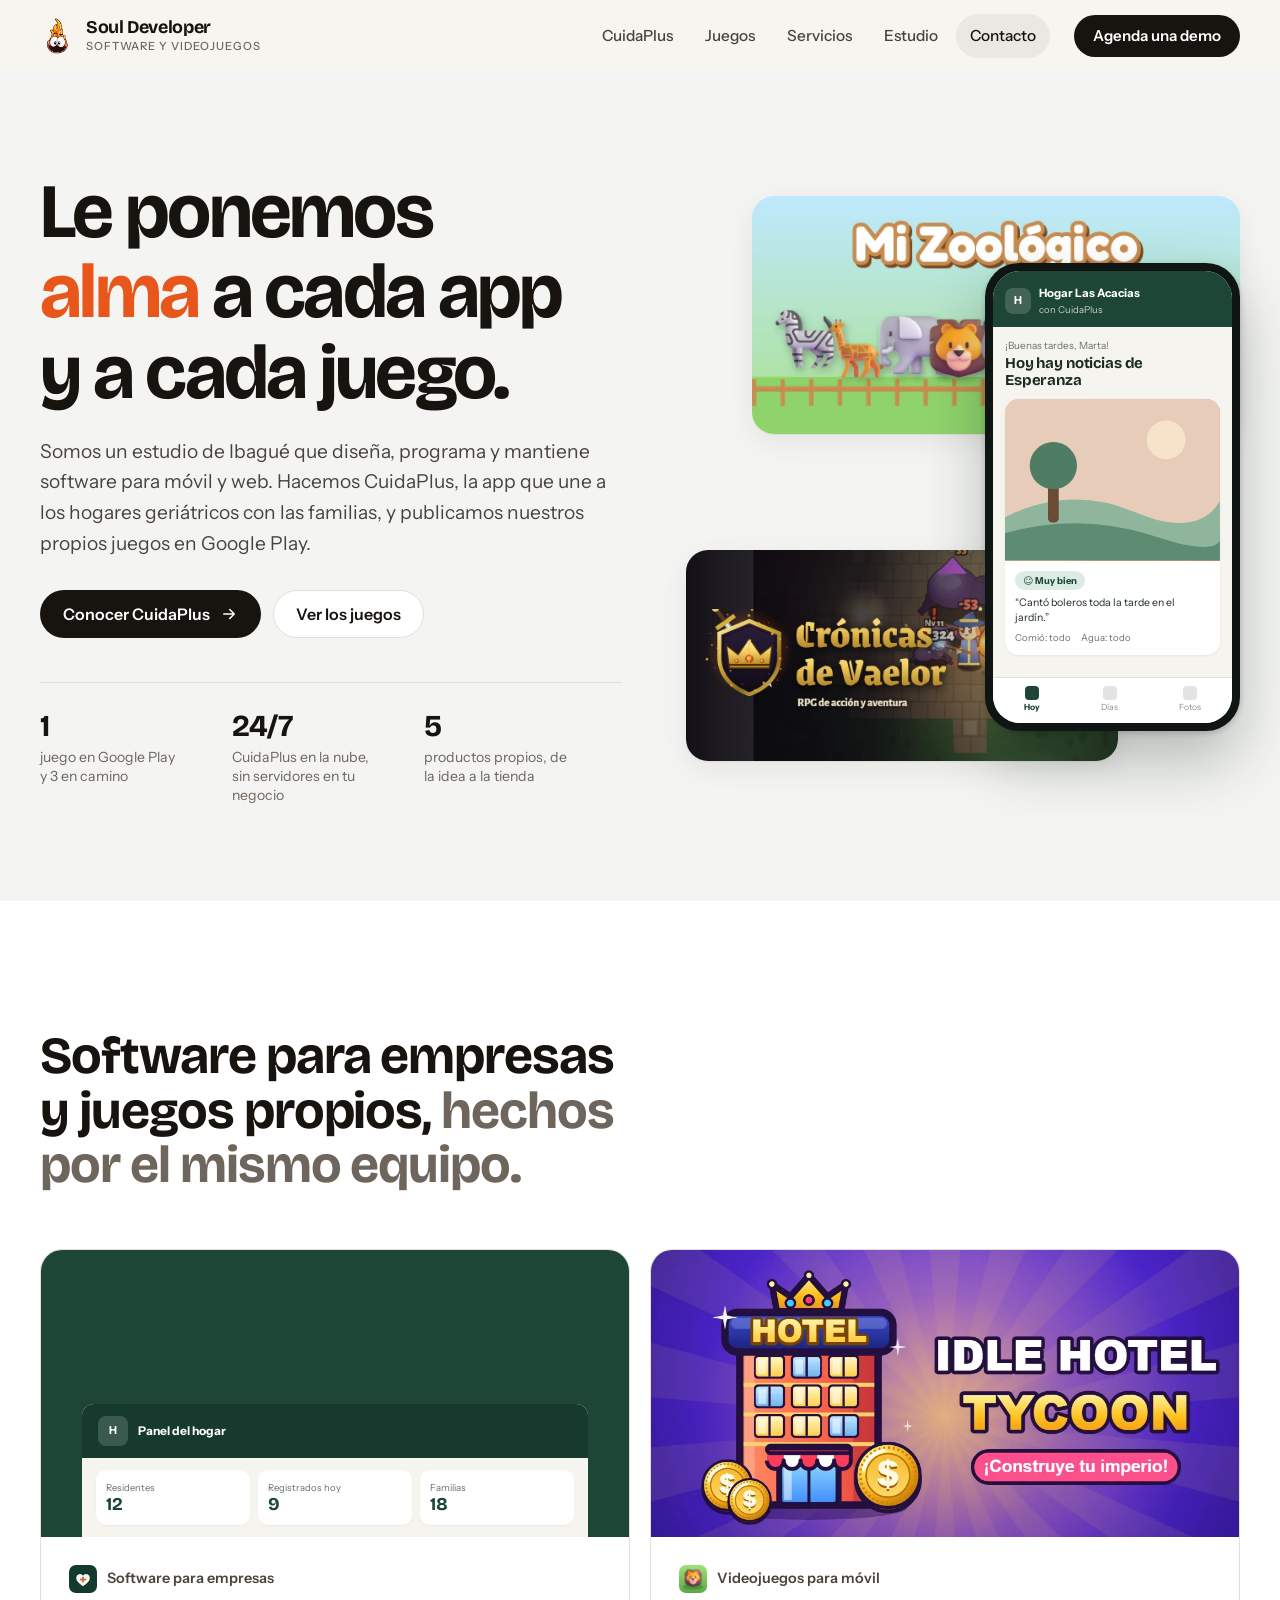
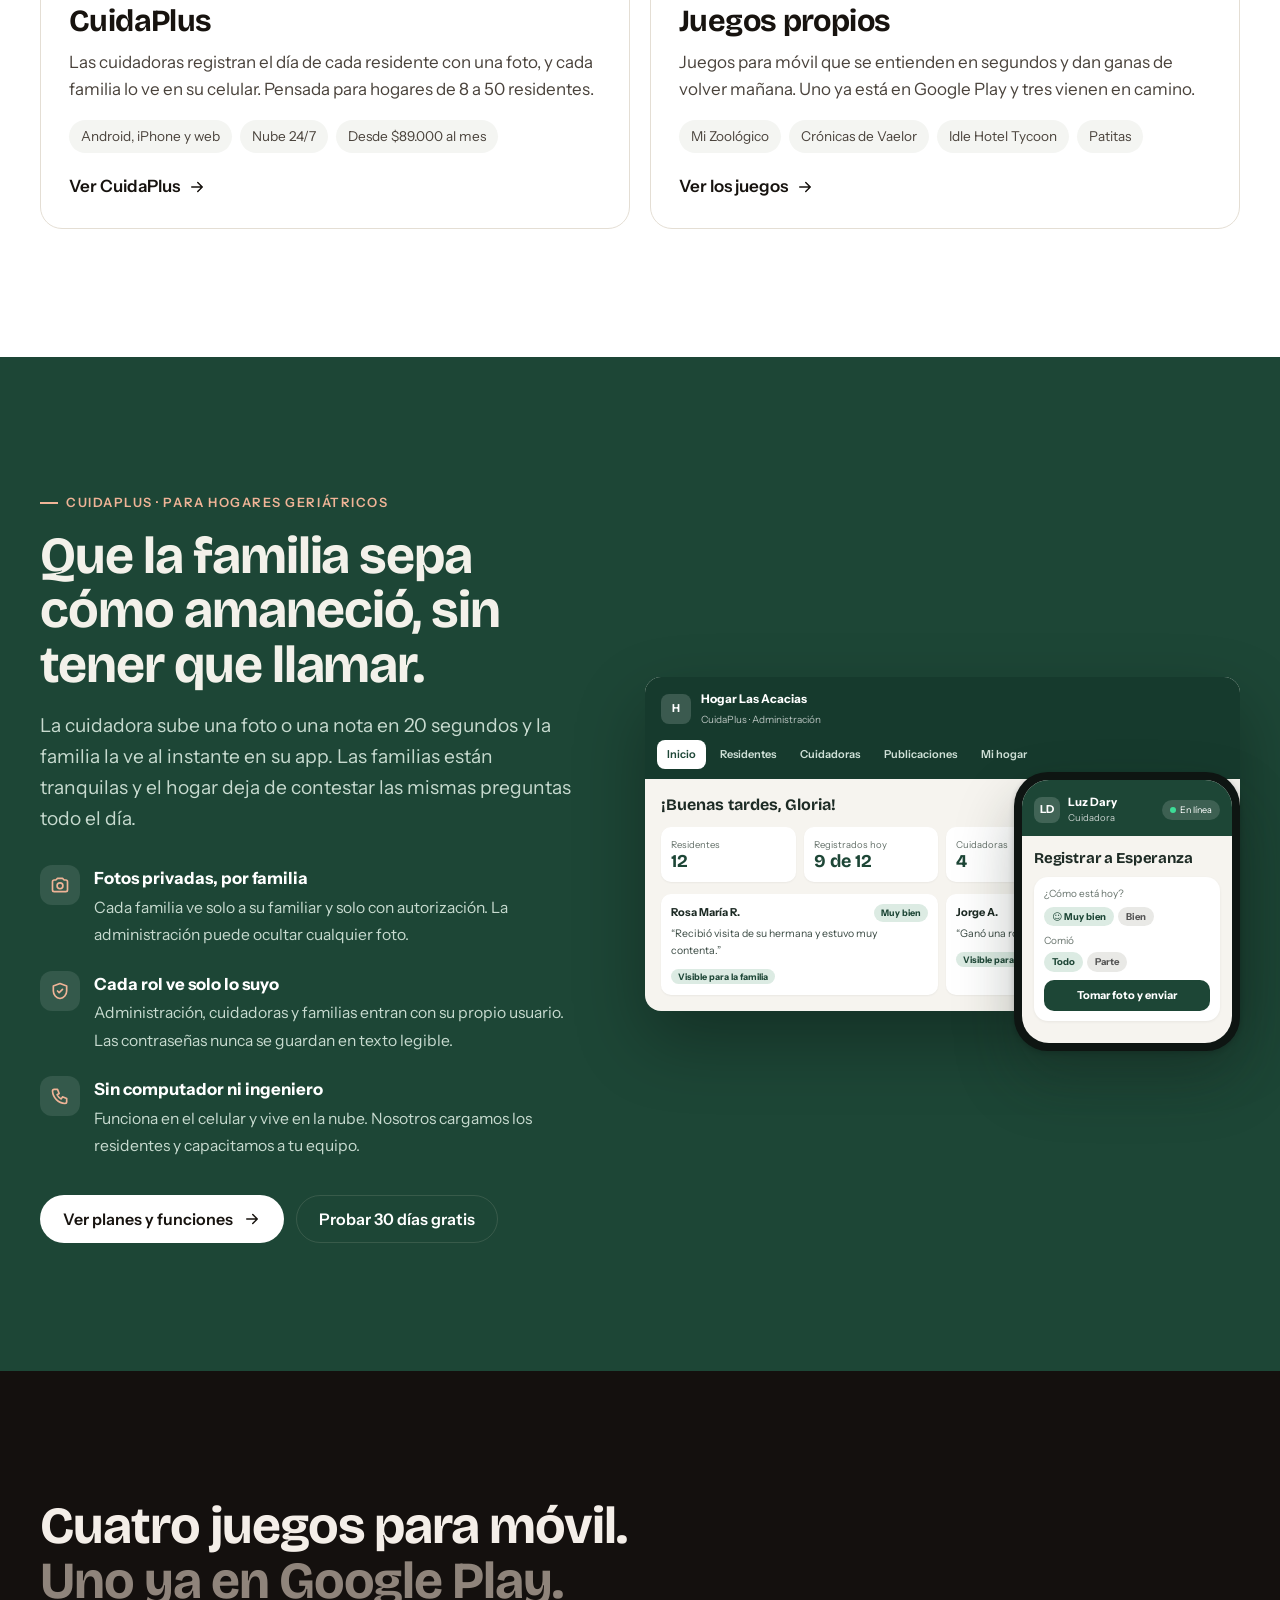
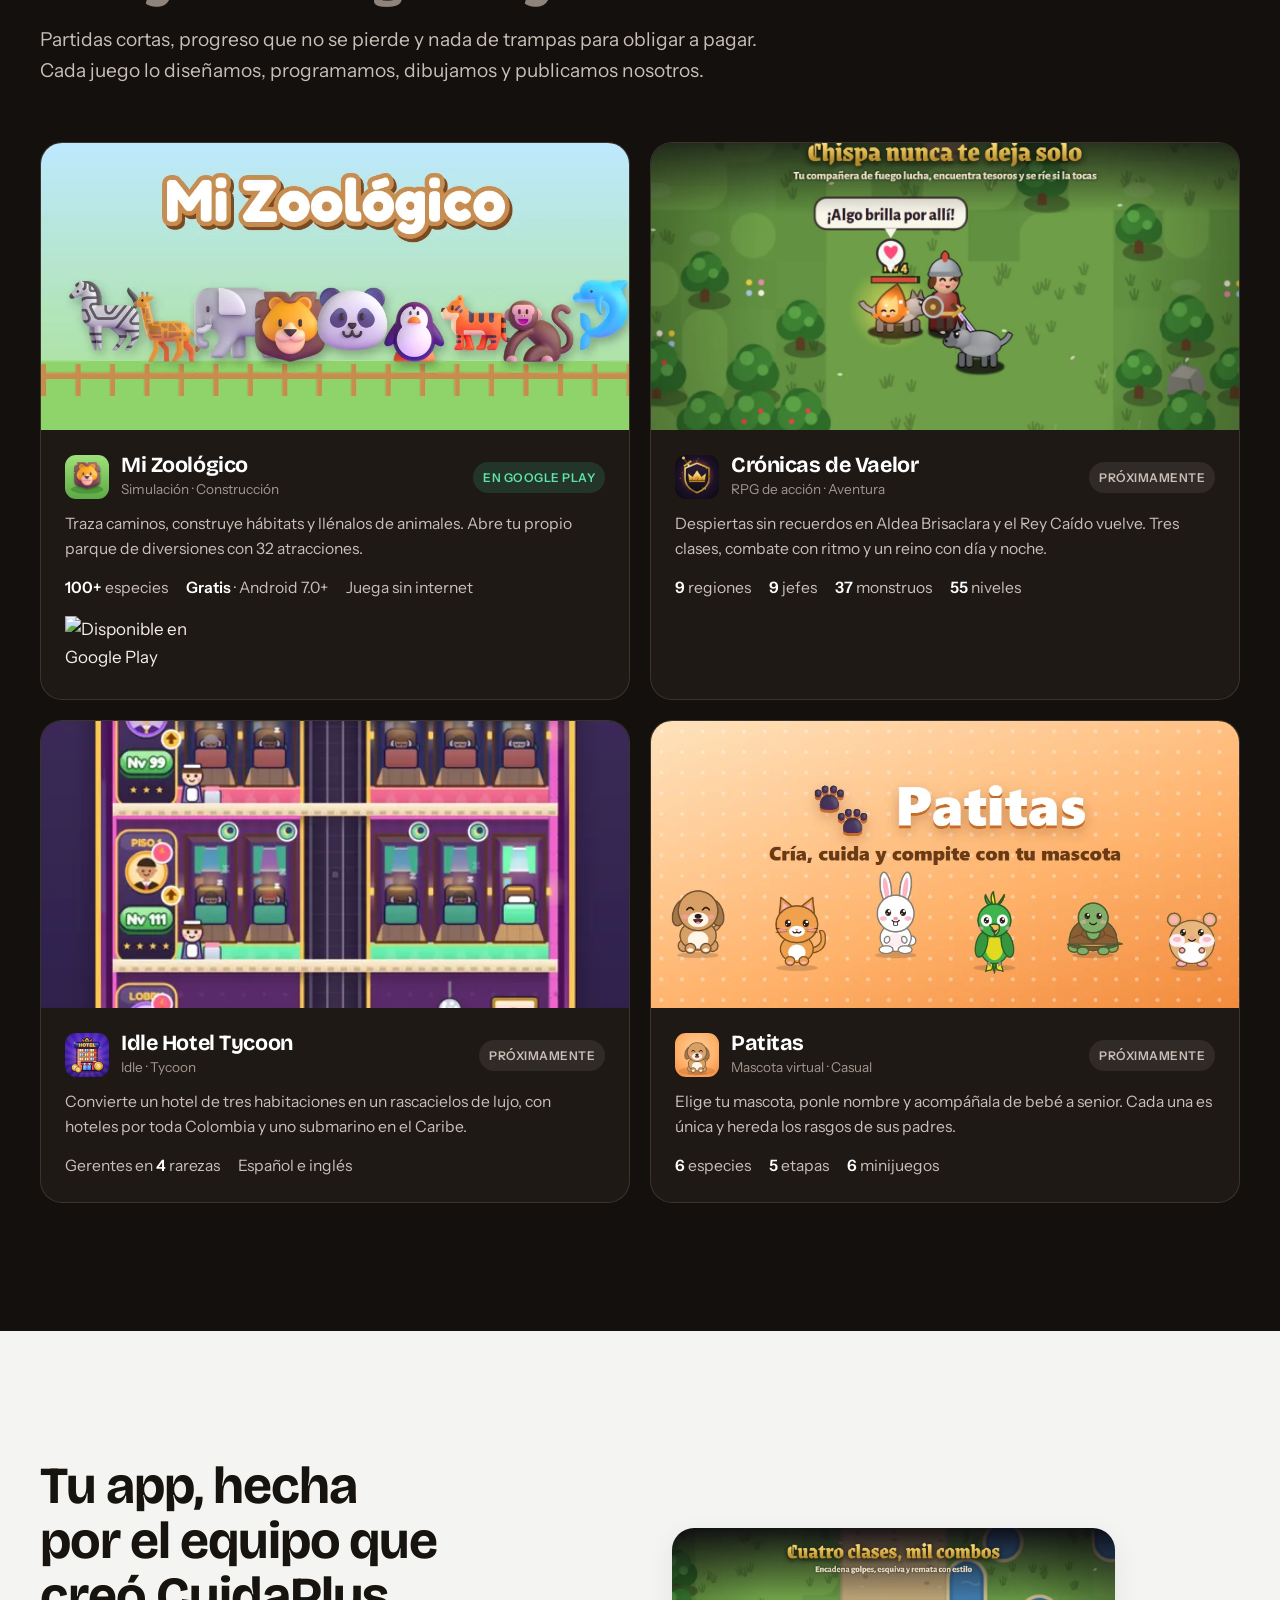
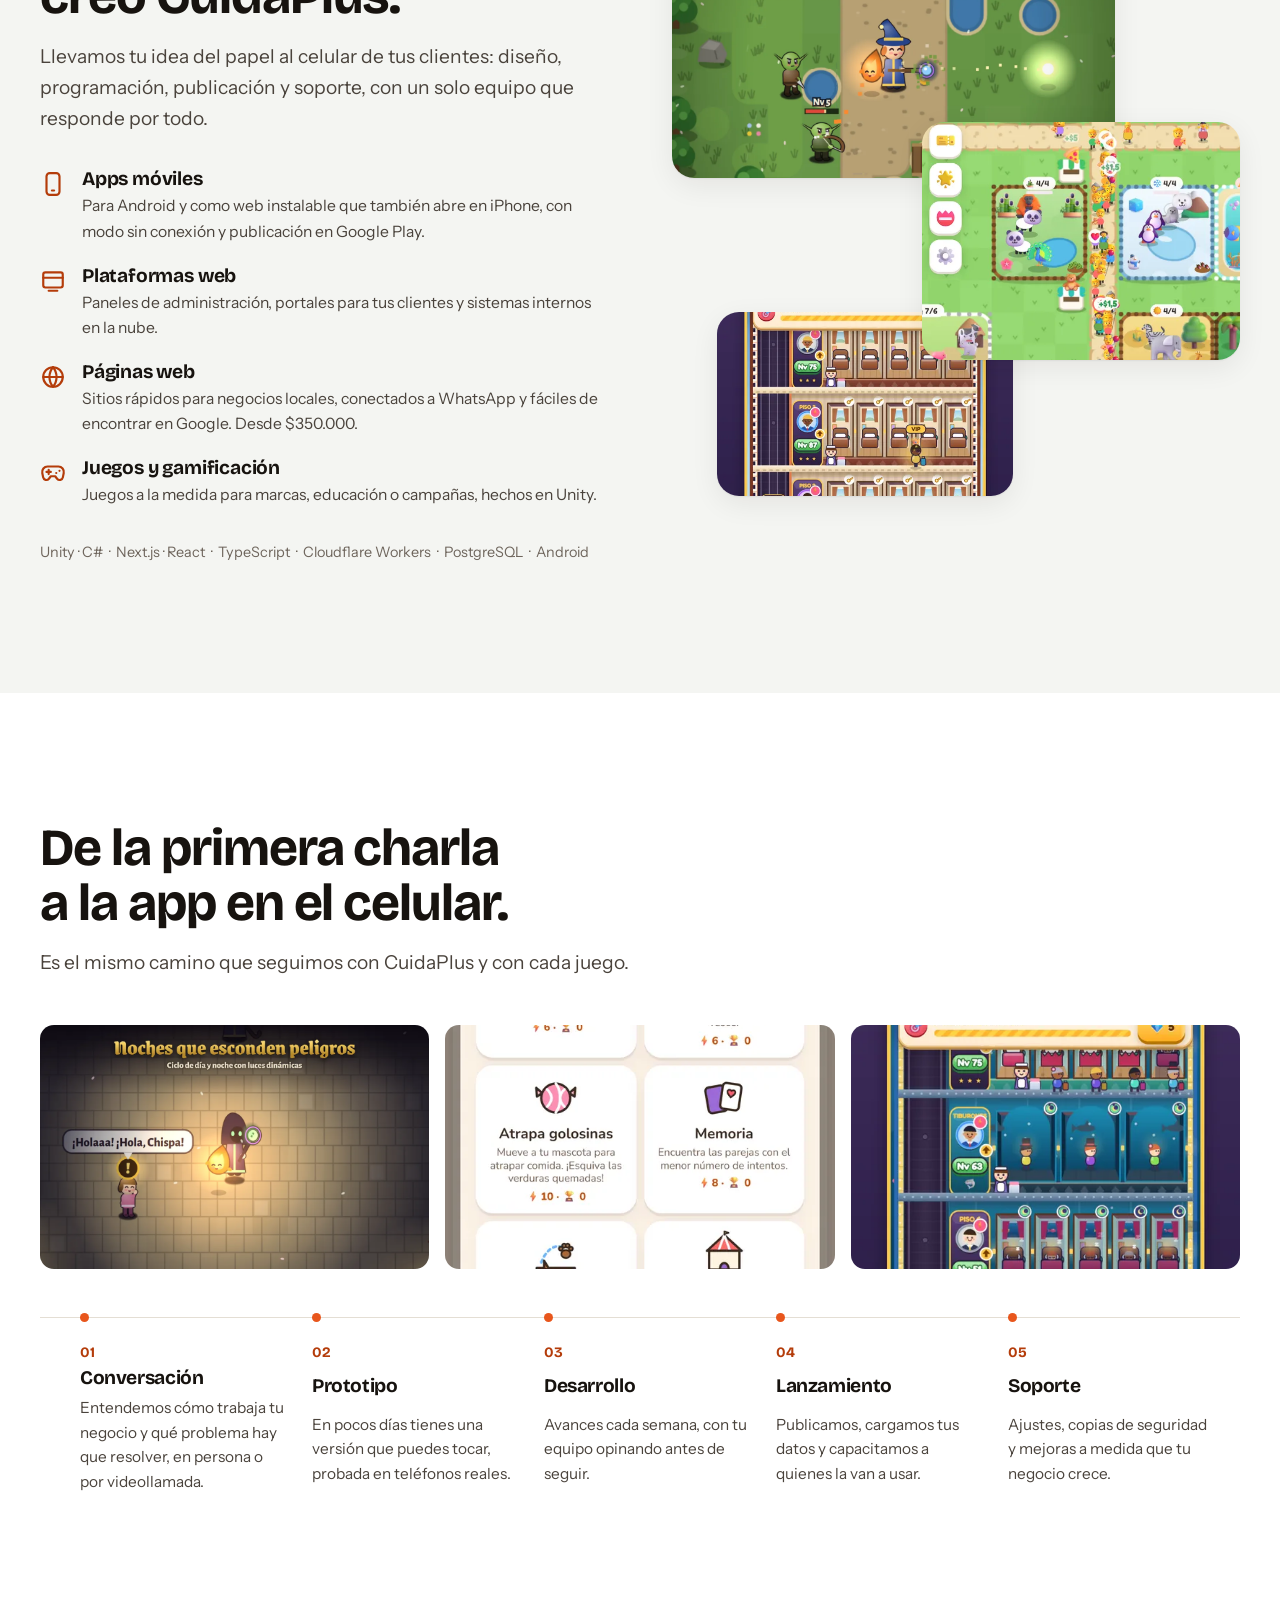
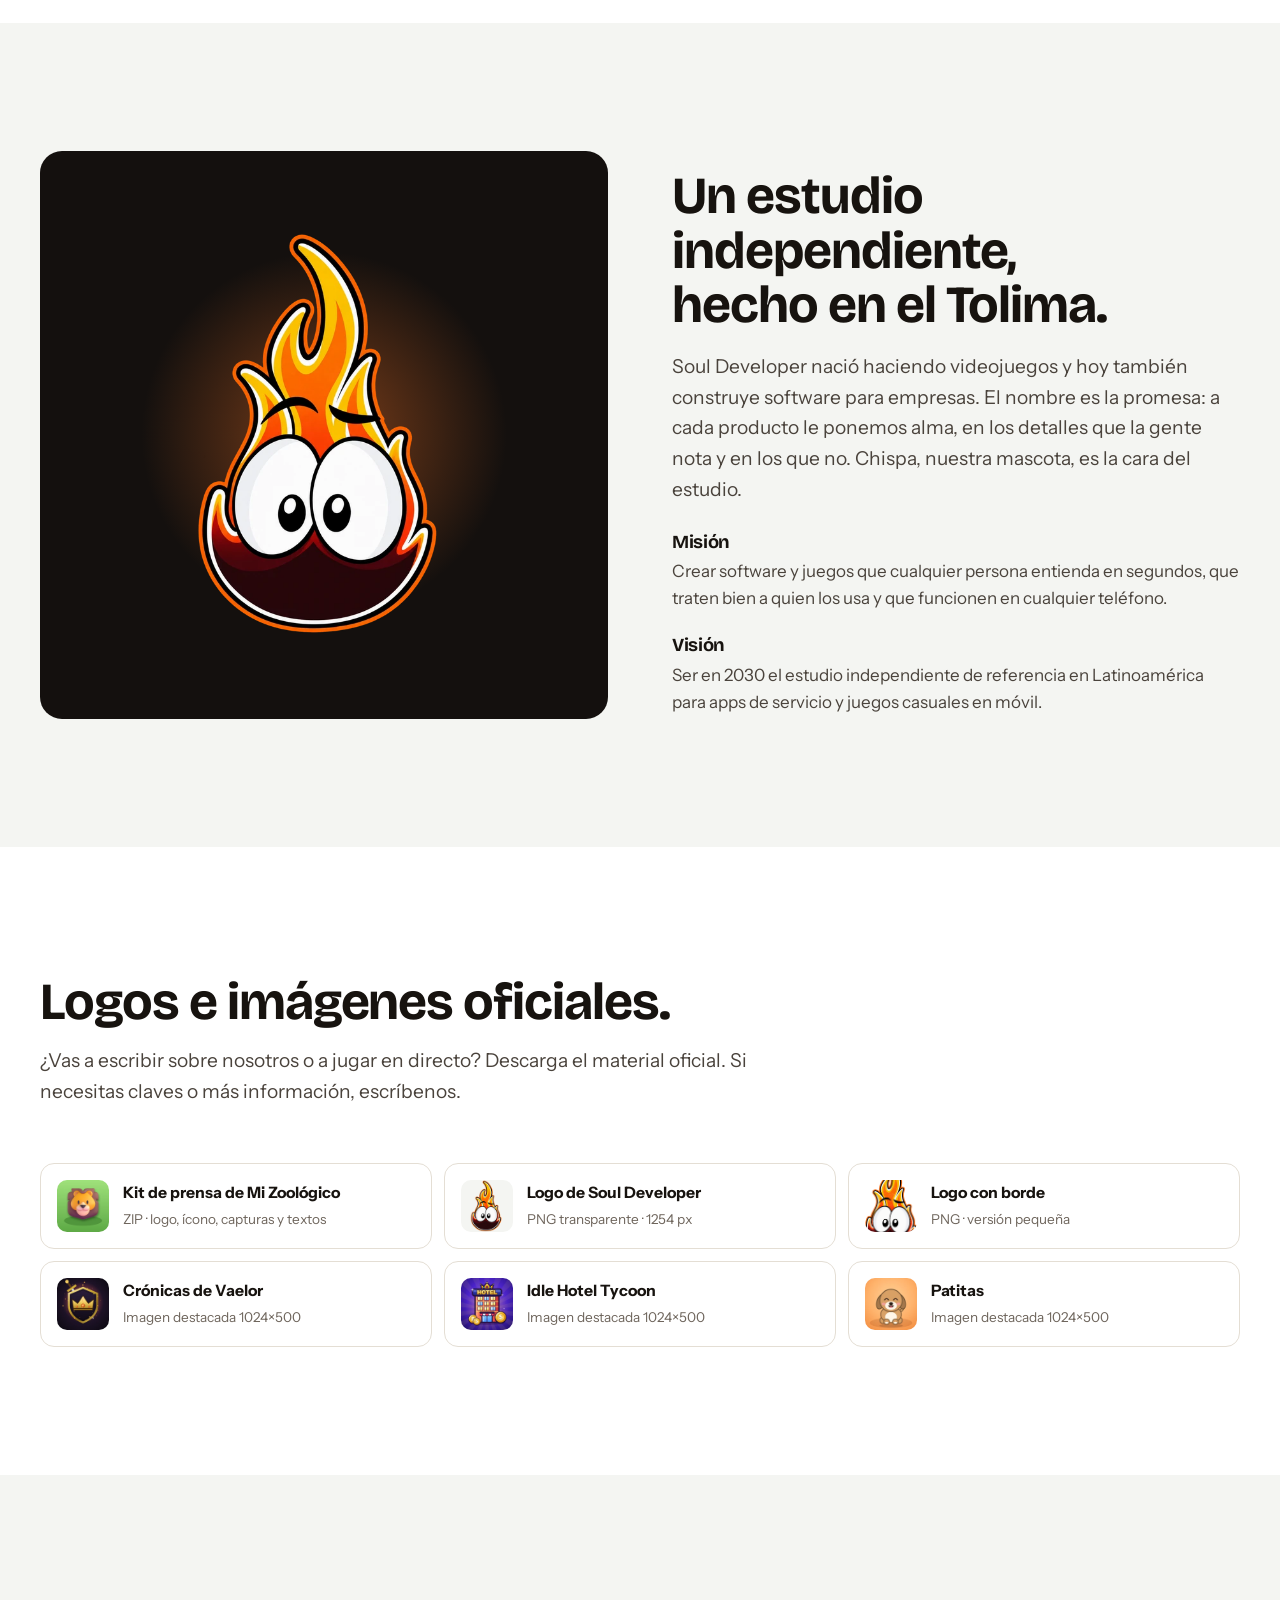
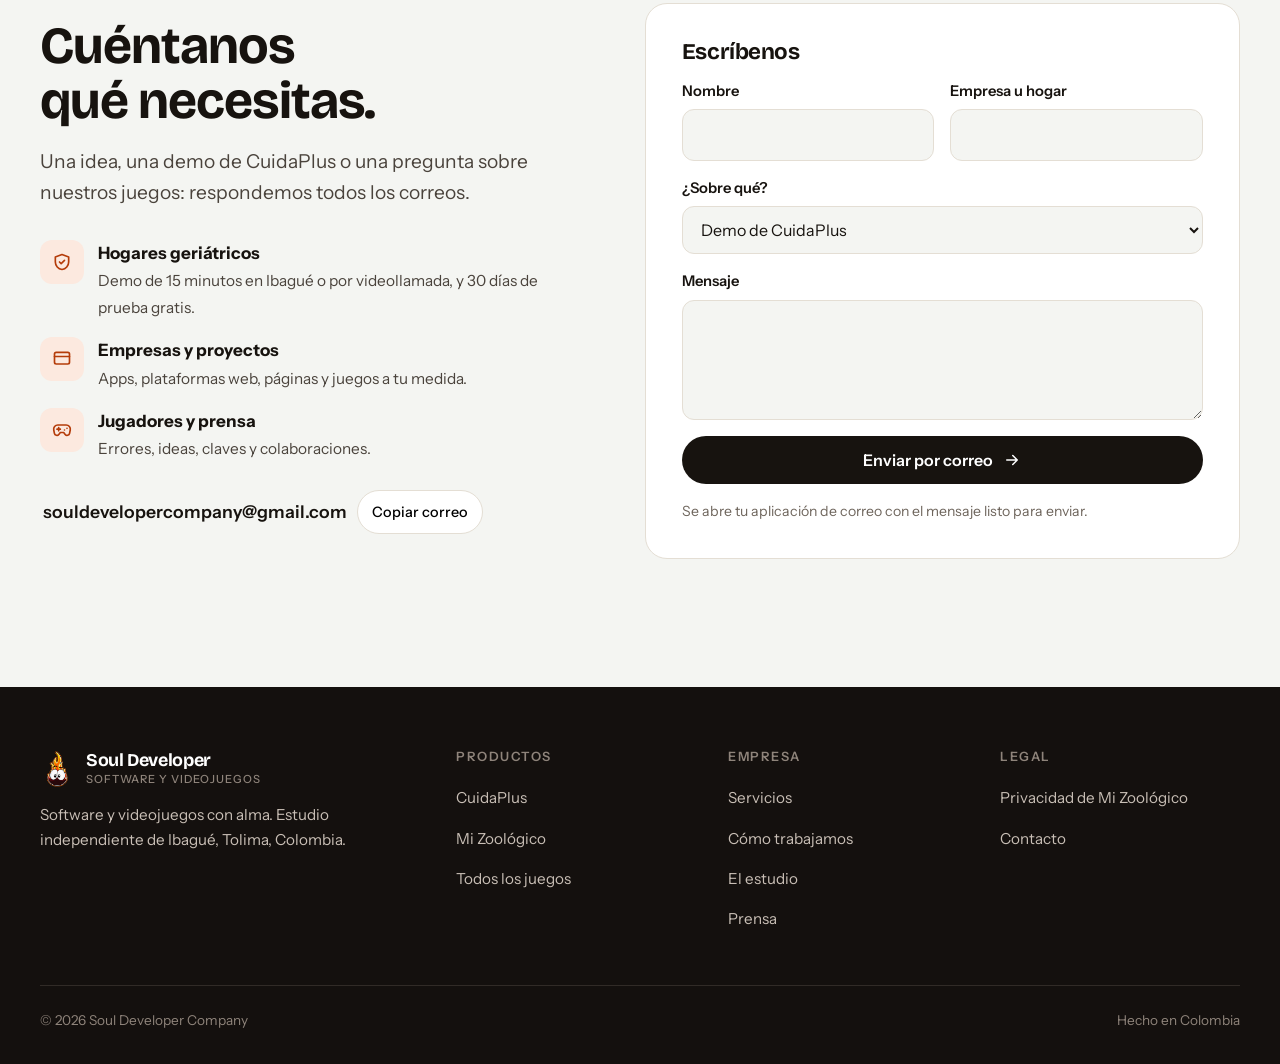
==== commit affc1448: "Textos nuevos: eslogan con alma y mensajes verificados - Portada: "Le ponemos alma a cada app y a ca" ====
--- a/index.html
+++ b/index.html
@@ -3,12 +3,12 @@
 <head>
   <meta charset="utf-8">
   <meta name="viewport" content="width=device-width, initial-scale=1, viewport-fit=cover">
-  <title>Soul Developer Company · Software y videojuegos</title>
-  <meta name="description" content="Estudio colombiano de software y videojuegos. Creadores de CuidaPlus, la app que conecta hogares geriátricos con las familias, y de juegos para móvil como Mi Zoológico.">
+  <title>Soul Developer · Software y videojuegos con alma</title>
+  <meta name="description" content="Estudio de Ibagué que diseña, programa y mantiene apps y videojuegos. Creadores de CuidaPlus, la app que une a los hogares geriátricos con las familias, y de Mi Zoológico en Google Play.">
   <meta name="theme-color" content="#F7F5F0">
   <meta property="og:type" content="website">
-  <meta property="og:title" content="Soul Developer Company · Software y videojuegos">
-  <meta property="og:description" content="Diseñamos, programamos y operamos apps y videojuegos. Creadores de CuidaPlus y Mi Zoológico.">
+  <meta property="og:title" content="Soul Developer · Le ponemos alma a cada app y a cada juego">
+  <meta property="og:description" content="Estudio de software y videojuegos de Ibagué. Creadores de CuidaPlus y Mi Zoológico.">
   <meta property="og:image" content="https://souldevelopercompany.github.io/img/zoo-portada.webp">
   <meta property="og:url" content="https://souldevelopercompany.github.io/">
   <link rel="canonical" href="https://souldevelopercompany.github.io/">
@@ -57,17 +57,17 @@
     <div class="wrap hero-grid">
       <div data-enter>
         <div>
-          <h1>Apps y videojuegos que la gente <em>sí usa</em>.</h1>
-          <p class="lead">Diseñamos, programamos y mantenemos software para móvil y web. Hoy operamos CuidaPlus, la plataforma que conecta hogares geriátricos con las familias, y publicamos nuestros propios juegos en Google Play.</p>
+          <h1>Le ponemos <em>alma</em> a cada app y a cada juego.</h1>
+          <p class="lead">Somos un estudio de Ibagué que diseña, programa y mantiene software para móvil y web. Hacemos CuidaPlus, la app que une a los hogares geriátricos con las familias, y publicamos nuestros propios juegos en Google Play.</p>
           <div class="cta-row">
             <a class="btn btn-primary" href="cuidaplus/">Conocer CuidaPlus <svg aria-hidden="true"><use href="#i-arrow"/></svg></a>
             <a class="btn btn-line" href="#juegos">Ver los juegos</a>
           </div>
         </div>
         <ul class="hero-facts" aria-label="Soul Developer en cifras">
-          <li><b>2</b><span>líneas: software para empresas y juegos</span></li>
-          <li><b>24/7</b><span>CuidaPlus en la nube, sin servidores propios</span></li>
-          <li><b>5</b><span>productos propios, hechos en Ibagué</span></li>
+          <li><b>1</b><span>juego en Google Play y 3 en camino</span></li>
+          <li><b>24/7</b><span>CuidaPlus en la nube, sin servidores en tu negocio</span></li>
+          <li><b>5</b><span>productos propios, de la idea a la tienda</span></li>
         </ul>
       </div>
       <div class="hero-visual" aria-label="CuidaPlus y nuestros juegos">
@@ -110,7 +110,7 @@
           <div class="line-body">
             <p class="line-tag"><img src="img/cuidaplus-icono.png" alt="" width="28" height="28">Software para empresas</p>
             <h3>CuidaPlus</h3>
-            <p>La app con la que las cuidadoras registran fotos, comidas y novedades, y cada familia ve solo a su familiar. Para hogares geriátricos de 8 a 50 residentes.</p>
+            <p>Las cuidadoras registran el día de cada residente con una foto, y cada familia lo ve en su celular. Pensada para hogares de 8 a 50 residentes.</p>
             <ul class="line-list"><li>Android, iPhone y web</li><li>Nube 24/7</li><li>Desde $89.000 al mes</li></ul>
             <span class="line-go">Ver CuidaPlus <svg viewBox="0 0 24 24" aria-hidden="true"><use href="#i-arrow"/></svg></span>
           </div>
@@ -120,7 +120,7 @@
           <div class="line-body">
             <p class="line-tag"><img src="img/zoo-icono.webp" alt="" width="28" height="28">Videojuegos para móvil</p>
             <h3>Juegos propios</h3>
-            <p>Juegos casuales y de aventura que se entienden en segundos. Uno publicado en Google Play y tres en desarrollo, hechos de punta a punta en el estudio.</p>
+            <p>Juegos para móvil que se entienden en segundos y dan ganas de volver mañana. Uno ya está en Google Play y tres vienen en camino.</p>
             <ul class="line-list"><li>Mi Zoológico</li><li>Crónicas de Vaelor</li><li>Idle Hotel Tycoon</li><li>Patitas</li></ul>
             <span class="line-go">Ver los juegos <svg viewBox="0 0 24 24" aria-hidden="true"><use href="#i-arrow"/></svg></span>
           </div>
@@ -134,12 +134,12 @@
     <div class="wrap care-grid">
       <div>
         <p class="kicker">CuidaPlus · para hogares geriátricos</p>
-        <h2 class="h2" style="margin-top:16px">Las familias ven cada día cómo está su abuelo.</h2>
-        <p class="lead" style="margin-top:18px">Y el hogar deja de contestar veinte llamadas preguntando lo mismo. La cuidadora sube una nota o una foto en 20 segundos; la familia la ve en su app.</p>
+        <h2 class="h2" style="margin-top:16px">Que la familia sepa cómo amaneció, sin tener que llamar.</h2>
+        <p class="lead" style="margin-top:18px">La cuidadora sube una foto o una nota en 20 segundos y la familia la ve al instante en su app. Las familias están tranquilas y el hogar deja de contestar las mismas preguntas todo el día.</p>
         <ul class="care-points">
           <li><span class="ic"><svg viewBox="0 0 24 24" fill="none" stroke-width="2" stroke-linecap="round" stroke-linejoin="round"><use href="#i-camera"/></svg></span><div><b>Fotos privadas, por familia</b><span>Cada familia ve solo a su familiar y solo con autorización. La administración puede ocultar cualquier foto.</span></div></li>
-          <li><span class="ic"><svg viewBox="0 0 24 24" fill="none" stroke-width="2" stroke-linecap="round" stroke-linejoin="round"><use href="#i-shield"/></svg></span><div><b>Cada rol ve solo lo suyo</b><span>Administración, cuidadoras y familiares entran con su usuario. Claves cifradas y bloqueo tras 5 intentos.</span></div></li>
-          <li><span class="ic"><svg viewBox="0 0 24 24" fill="none" stroke-width="2" stroke-linecap="round" stroke-linejoin="round"><use href="#i-phone-call"/></svg></span><div><b>Sin computador ni ingeniero</b><span>Funciona en el celular y vive en la nube. Nosotros cargamos los residentes y capacitamos al equipo.</span></div></li>
+          <li><span class="ic"><svg viewBox="0 0 24 24" fill="none" stroke-width="2" stroke-linecap="round" stroke-linejoin="round"><use href="#i-shield"/></svg></span><div><b>Cada rol ve solo lo suyo</b><span>Administración, cuidadoras y familias entran con su propio usuario. Las contraseñas nunca se guardan en texto legible.</span></div></li>
+          <li><span class="ic"><svg viewBox="0 0 24 24" fill="none" stroke-width="2" stroke-linecap="round" stroke-linejoin="round"><use href="#i-phone-call"/></svg></span><div><b>Sin computador ni ingeniero</b><span>Funciona en el celular y vive en la nube. Nosotros cargamos los residentes y capacitamos a tu equipo.</span></div></li>
         </ul>
         <div class="cta-row">
           <a class="btn btn-light" href="cuidaplus/">Ver planes y funciones <svg aria-hidden="true"><use href="#i-arrow"/></svg></a>
@@ -190,7 +190,7 @@
     <div class="wrap">
       <div class="sec-head">
         <h2 class="h2">Cuatro juegos para móvil. <span class="soft">Uno ya en Google Play.</span></h2>
-        <p class="lead">Partidas cortas, progreso que no se pierde y nada de trampas para obligar a pagar. Diseñamos, programamos, dibujamos y publicamos cada uno en el estudio.</p>
+        <p class="lead">Partidas cortas, progreso que no se pierde y nada de trampas para obligar a pagar. Cada juego lo diseñamos, programamos, dibujamos y publicamos nosotros.</p>
       </div>
       <div class="games">
         <a class="game" href="mi-zoologico/">
@@ -234,12 +234,12 @@
   <section class="sec" id="servicios">
     <div class="wrap serv-grid">
       <div>
-        <h2 class="h2">También construimos el software de tu negocio.</h2>
-        <p class="lead" style="margin-top:18px">Lo que aprendimos lanzando nuestros productos lo ponemos a trabajar para el tuyo: un solo equipo del diseño a la publicación, y soporte después del lanzamiento.</p>
+        <h2 class="h2">Tu app, hecha por el equipo que creó CuidaPlus.</h2>
+        <p class="lead" style="margin-top:18px">Llevamos tu idea del papel al celular de tus clientes: diseño, programación, publicación y soporte, con un solo equipo que responde por todo.</p>
         <ul class="serv-list">
-          <li><svg class="si" viewBox="0 0 24 24" aria-hidden="true"><rect x="6" y="2" width="12" height="20" rx="3"/><path d="M11 18h2"/></svg><div><h3>Apps móviles</h3><p>Android e iPhone, con modo sin conexión y publicación en Google Play.</p></div></li>
-          <li><svg class="si" viewBox="0 0 24 24" aria-hidden="true"><rect x="3" y="4" width="18" height="14" rx="2"/><path d="M3 9h18M8 21h8"/></svg><div><h3>Plataformas web</h3><p>Paneles de administración, portales de clientes y sistemas internos en la nube.</p></div></li>
-          <li><svg class="si" viewBox="0 0 24 24" aria-hidden="true"><circle cx="12" cy="12" r="9"/><path d="M3 12h18M12 3a14 14 0 0 1 0 18M12 3a14 14 0 0 0 0 18"/></svg><div><h3>Páginas web</h3><p>Sitios rápidos para negocios locales, listos para WhatsApp y Google. Desde $350.000.</p></div></li>
+          <li><svg class="si" viewBox="0 0 24 24" aria-hidden="true"><rect x="6" y="2" width="12" height="20" rx="3"/><path d="M11 18h2"/></svg><div><h3>Apps móviles</h3><p>Para Android y como web instalable que también abre en iPhone, con modo sin conexión y publicación en Google Play.</p></div></li>
+          <li><svg class="si" viewBox="0 0 24 24" aria-hidden="true"><rect x="3" y="4" width="18" height="14" rx="2"/><path d="M3 9h18M8 21h8"/></svg><div><h3>Plataformas web</h3><p>Paneles de administración, portales para tus clientes y sistemas internos en la nube.</p></div></li>
+          <li><svg class="si" viewBox="0 0 24 24" aria-hidden="true"><circle cx="12" cy="12" r="9"/><path d="M3 12h18M12 3a14 14 0 0 1 0 18M12 3a14 14 0 0 0 0 18"/></svg><div><h3>Páginas web</h3><p>Sitios rápidos para negocios locales, conectados a WhatsApp y fáciles de encontrar en Google. Desde $350.000.</p></div></li>
           <li><svg class="si" viewBox="0 0 24 24" aria-hidden="true"><path d="M6 11h4M8 9v4M15 12h.01M18 10h.01"/><path d="M17 6H7a5 5 0 0 0-4.9 6l.8 4a3 3 0 0 0 5.3 1.3L10 15h4l1.8 2.3a3 3 0 0 0 5.3-1.3l.8-4A5 5 0 0 0 17 6z"/></svg><div><h3>Juegos y gamificación</h3><p>Juegos a la medida para marcas, educación o campañas, hechos en Unity.</p></div></li>
         </ul>
         <p class="stack">Unity · C# &nbsp;·&nbsp; Next.js · React &nbsp;·&nbsp; TypeScript &nbsp;·&nbsp; Cloudflare Workers &nbsp;·&nbsp; PostgreSQL &nbsp;·&nbsp; Android</p>
@@ -257,7 +257,7 @@
     <div class="wrap">
       <div class="sec-head">
         <h2 class="h2">De la primera charla a la app en el celular.</h2>
-        <p class="lead">Así hicimos CuidaPlus y nuestros juegos, y así trabajamos con cada cliente.</p>
+        <p class="lead">Es el mismo camino que seguimos con CuidaPlus y con cada juego.</p>
       </div>
       <div class="proc-strip">
         <img src="img/vaelor-4.webp" alt="Prototipo jugable de Crónicas de Vaelor" loading="lazy">
@@ -265,11 +265,11 @@
         <img src="img/hotel-5-submarino.webp" alt="Hotel submarino de Idle Hotel Tycoon" loading="lazy">
       </div>
       <ol class="steps" style="list-style:none;margin:0">
-        <li class="step"><h3>Conversación</h3><p>Entendemos tu operación y el problema real, en persona o por videollamada.</p></li>
-        <li class="step"><h3>Prototipo</h3><p>Una versión que se puede tocar en días, probada en teléfonos reales.</p></li>
-        <li class="step"><h3>Desarrollo</h3><p>Entregas cortas que ves cada semana, con tu equipo opinando.</p></li>
-        <li class="step"><h3>Lanzamiento</h3><p>Publicación, carga de datos y capacitación de quienes la van a usar.</p></li>
-        <li class="step"><h3>Soporte</h3><p>Ajustes, copias de seguridad y mejoras mientras tu negocio crece.</p></li>
+        <li class="step"><h3>Conversación</h3><p>Entendemos cómo trabaja tu negocio y qué problema hay que resolver, en persona o por videollamada.</p></li>
+        <li class="step"><h3>Prototipo</h3><p>En pocos días tienes una versión que puedes tocar, probada en teléfonos reales.</p></li>
+        <li class="step"><h3>Desarrollo</h3><p>Avances cada semana, con tu equipo opinando antes de seguir.</p></li>
+        <li class="step"><h3>Lanzamiento</h3><p>Publicamos, cargamos tus datos y capacitamos a quienes la van a usar.</p></li>
+        <li class="step"><h3>Soporte</h3><p>Ajustes, copias de seguridad y mejoras a medida que tu negocio crece.</p></li>
       </ol>
     </div>
   </section>
@@ -280,9 +280,9 @@
       <div class="studio-art"><img src="img/chispa.webp" alt="Chispa, la mascota de fuego de Soul Developer" width="640" height="640" loading="lazy"></div>
       <div>
         <h2 class="h2" style="margin:16px 0 18px">Un estudio independiente, hecho en el Tolima.</h2>
-        <p class="lead">Soul Developer Company nació haciendo videojuegos y hoy también construye software para empresas. Chispa, nuestra mascota, es la cara del estudio y aparece en cada juego.</p>
+        <p class="lead">Soul Developer nació haciendo videojuegos y hoy también construye software para empresas. El nombre es la promesa: a cada producto le ponemos alma, en los detalles que la gente nota y en los que no. Chispa, nuestra mascota, es la cara del estudio.</p>
         <div class="mv">
-          <div><h3>Misión</h3><p>Crear software y juegos que cualquier persona entienda en segundos, justos con quien los usa y ligeros para funcionar en cualquier teléfono.</p></div>
+          <div><h3>Misión</h3><p>Crear software y juegos que cualquier persona entienda en segundos, que traten bien a quien los usa y que funcionen en cualquier teléfono.</p></div>
           <div><h3>Visión</h3><p>Ser en 2030 el estudio independiente de referencia en Latinoamérica para apps de servicio y juegos casuales en móvil.</p></div>
         </div>
       </div>
@@ -294,7 +294,7 @@
     <div class="wrap">
       <div class="sec-head">
         <h2 class="h2">Logos e imágenes oficiales.</h2>
-        <p class="lead">¿Vas a escribir sobre nosotros o a jugar en directo? Descarga el material. Si necesitas claves o más información, escríbenos.</p>
+        <p class="lead">¿Vas a escribir sobre nosotros o a jugar en directo? Descarga el material oficial. Si necesitas claves o más información, escríbenos.</p>
       </div>
       <div class="press">
         <a href="mi-zoologico/prensa/mi-zoologico-kit-de-prensa.zip" download><img src="img/zoo-icono.webp" alt="" width="52" height="52" loading="lazy"><span><b>Kit de prensa de Mi Zoológico</b><small>ZIP · logo, ícono, capturas y textos</small></span></a>
@@ -312,10 +312,10 @@
     <div class="wrap contact">
       <div>
         <h2 class="h2" style="margin:16px 0 18px">Cuéntanos qué necesitas.</h2>
-        <p class="lead">Respondemos todos los correos, normalmente el mismo día hábil.</p>
+        <p class="lead">Una idea, una demo de CuidaPlus o una pregunta sobre nuestros juegos: respondemos todos los correos.</p>
         <ul class="contact-list">
-          <li><span class="ic"><svg viewBox="0 0 24 24" fill="none" stroke-width="2" stroke-linecap="round" stroke-linejoin="round"><use href="#i-shield"/></svg></span><div><b>Hogares geriátricos</b><span>Demo de CuidaPlus en persona en Ibagué o por videollamada, y 30 días de prueba gratis.</span></div></li>
-          <li><span class="ic"><svg viewBox="0 0 24 24" fill="none" stroke-width="2" stroke-linecap="round" stroke-linejoin="round"><rect x="3" y="4" width="18" height="14" rx="2"/><path d="M3 9h18"/></svg></span><div><b>Empresas y proyectos</b><span>Apps, plataformas web, páginas y juegos a la medida.</span></div></li>
+          <li><span class="ic"><svg viewBox="0 0 24 24" fill="none" stroke-width="2" stroke-linecap="round" stroke-linejoin="round"><use href="#i-shield"/></svg></span><div><b>Hogares geriátricos</b><span>Demo de 15 minutos en Ibagué o por videollamada, y 30 días de prueba gratis.</span></div></li>
+          <li><span class="ic"><svg viewBox="0 0 24 24" fill="none" stroke-width="2" stroke-linecap="round" stroke-linejoin="round"><rect x="3" y="4" width="18" height="14" rx="2"/><path d="M3 9h18"/></svg></span><div><b>Empresas y proyectos</b><span>Apps, plataformas web, páginas y juegos a tu medida.</span></div></li>
           <li><span class="ic"><svg viewBox="0 0 24 24" fill="none" stroke-width="2" stroke-linecap="round" stroke-linejoin="round"><path d="M6 11h4M8 9v4M15 12h.01M18 10h.01"/><path d="M17 6H7a5 5 0 0 0-4.9 6l.8 4a3 3 0 0 0 5.3 1.3L10 15h4l1.8 2.3a3 3 0 0 0 5.3-1.3l.8-4A5 5 0 0 0 17 6z"/></svg></span><div><b>Jugadores y prensa</b><span>Errores, ideas, claves y colaboraciones.</span></div></li>
         </ul>
         <p class="mail"><a class="btn btn-wa" data-wa="Hola, quiero información sobre Soul Developer" href="#contacto" hidden>Escribir por WhatsApp</a></p>
@@ -350,7 +350,7 @@
     <div class="foot-grid">
       <div>
         <a class="brand" href="#inicio"><img src="img/chispa-128.png" alt="" width="36" height="36"><span>Soul Developer<small>Software y videojuegos</small></span></a>
-        <p>Estudio independiente de software y videojuegos. Ibagué, Tolima, Colombia.</p>
+        <p>Software y videojuegos con alma. Estudio independiente de Ibagué, Tolima, Colombia.</p>
       </div>
       <div><h4>Productos</h4><ul><li><a href="cuidaplus/">CuidaPlus</a></li><li><a href="mi-zoologico/">Mi Zoológico</a></li><li><a href="#juegos">Todos los juegos</a></li></ul></div>
       <div><h4>Empresa</h4><ul><li><a href="#servicios">Servicios</a></li><li><a href="#proceso">Cómo trabajamos</a></li><li><a href="#estudio">El estudio</a></li><li><a href="#prensa">Prensa</a></li></ul></div>
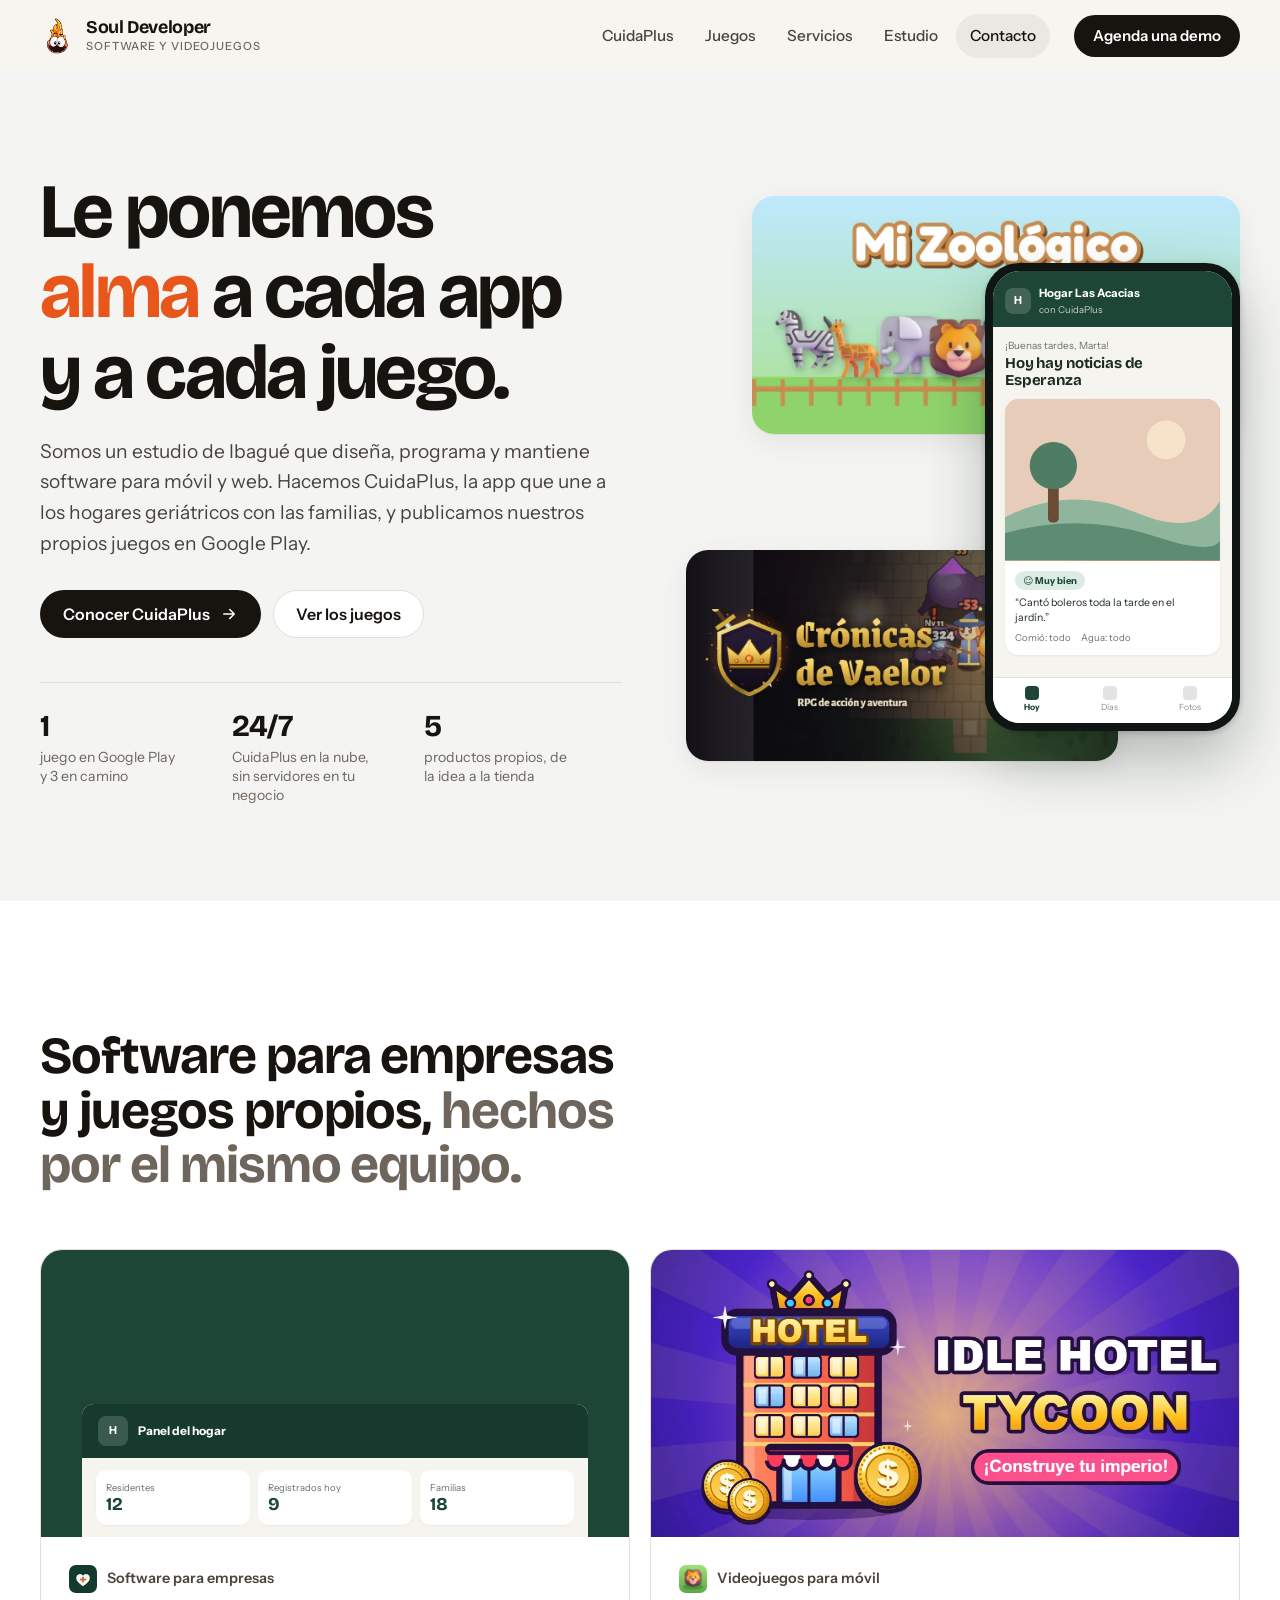
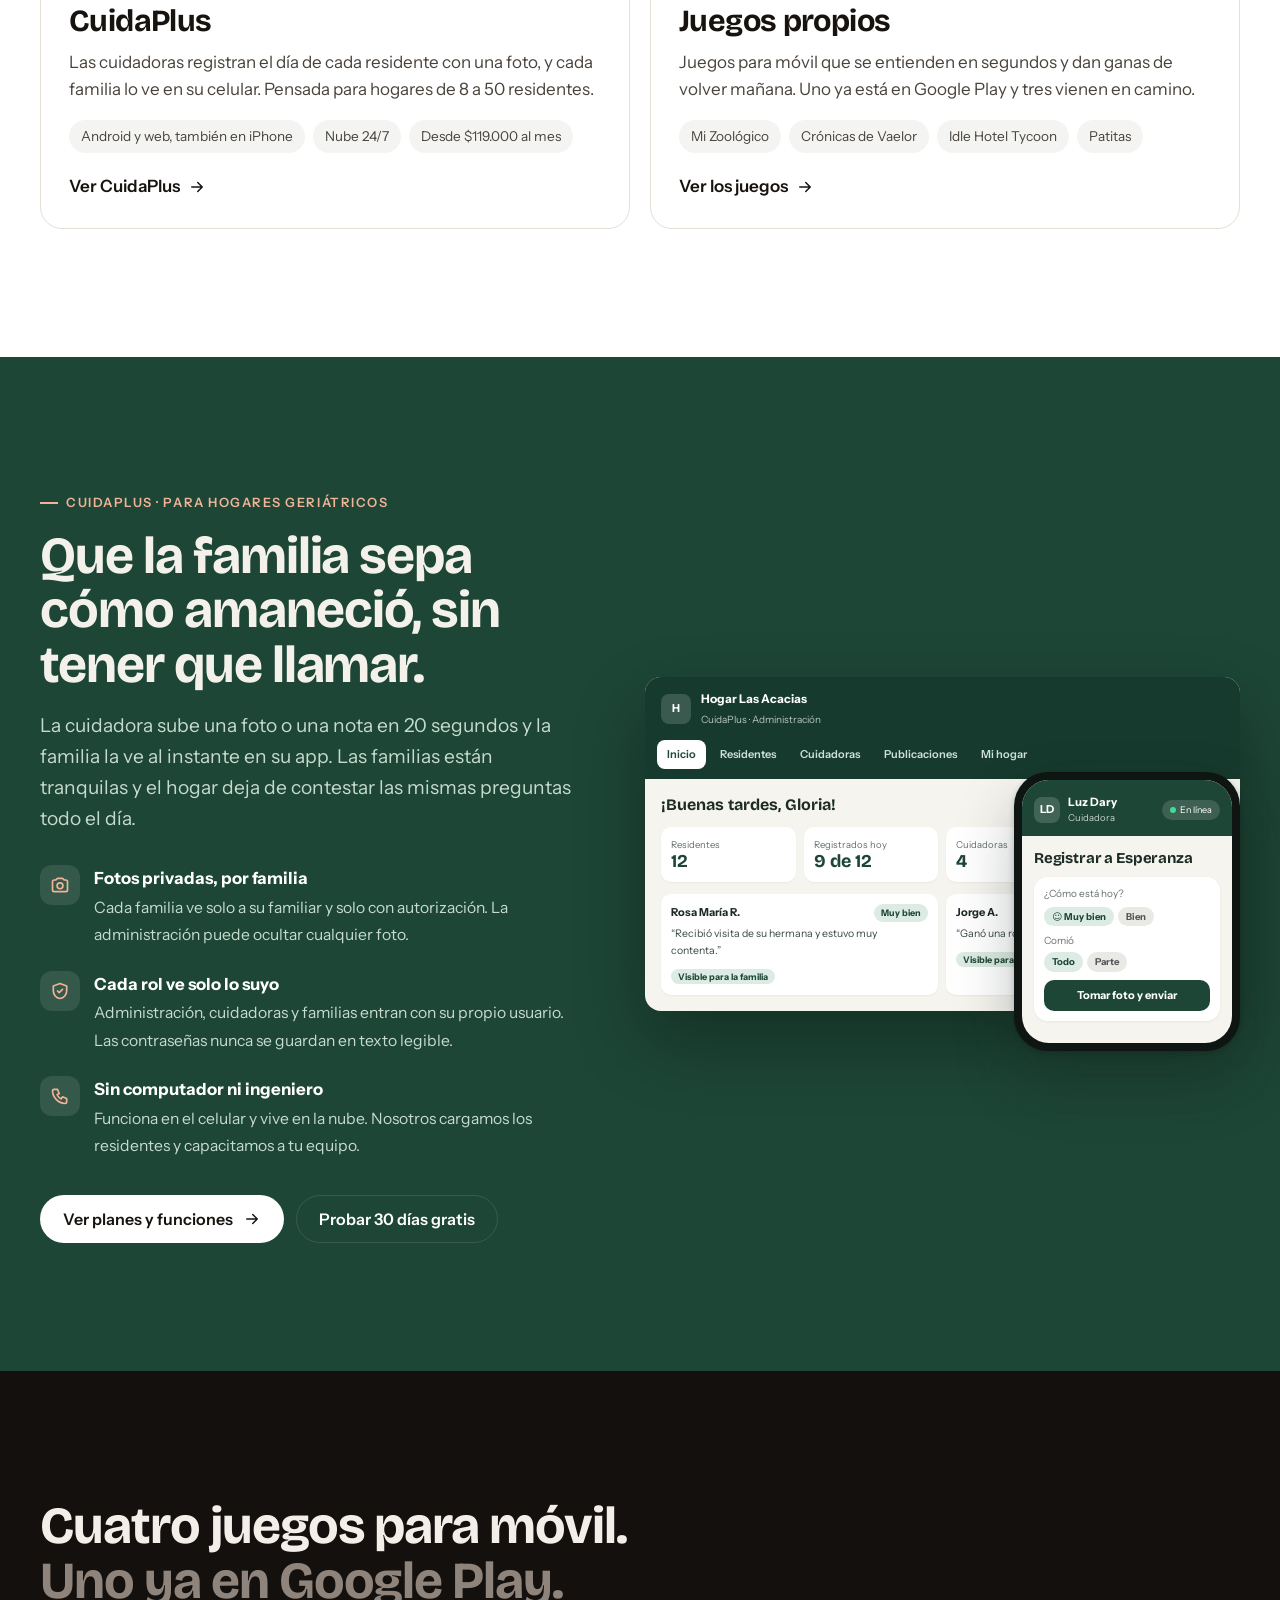
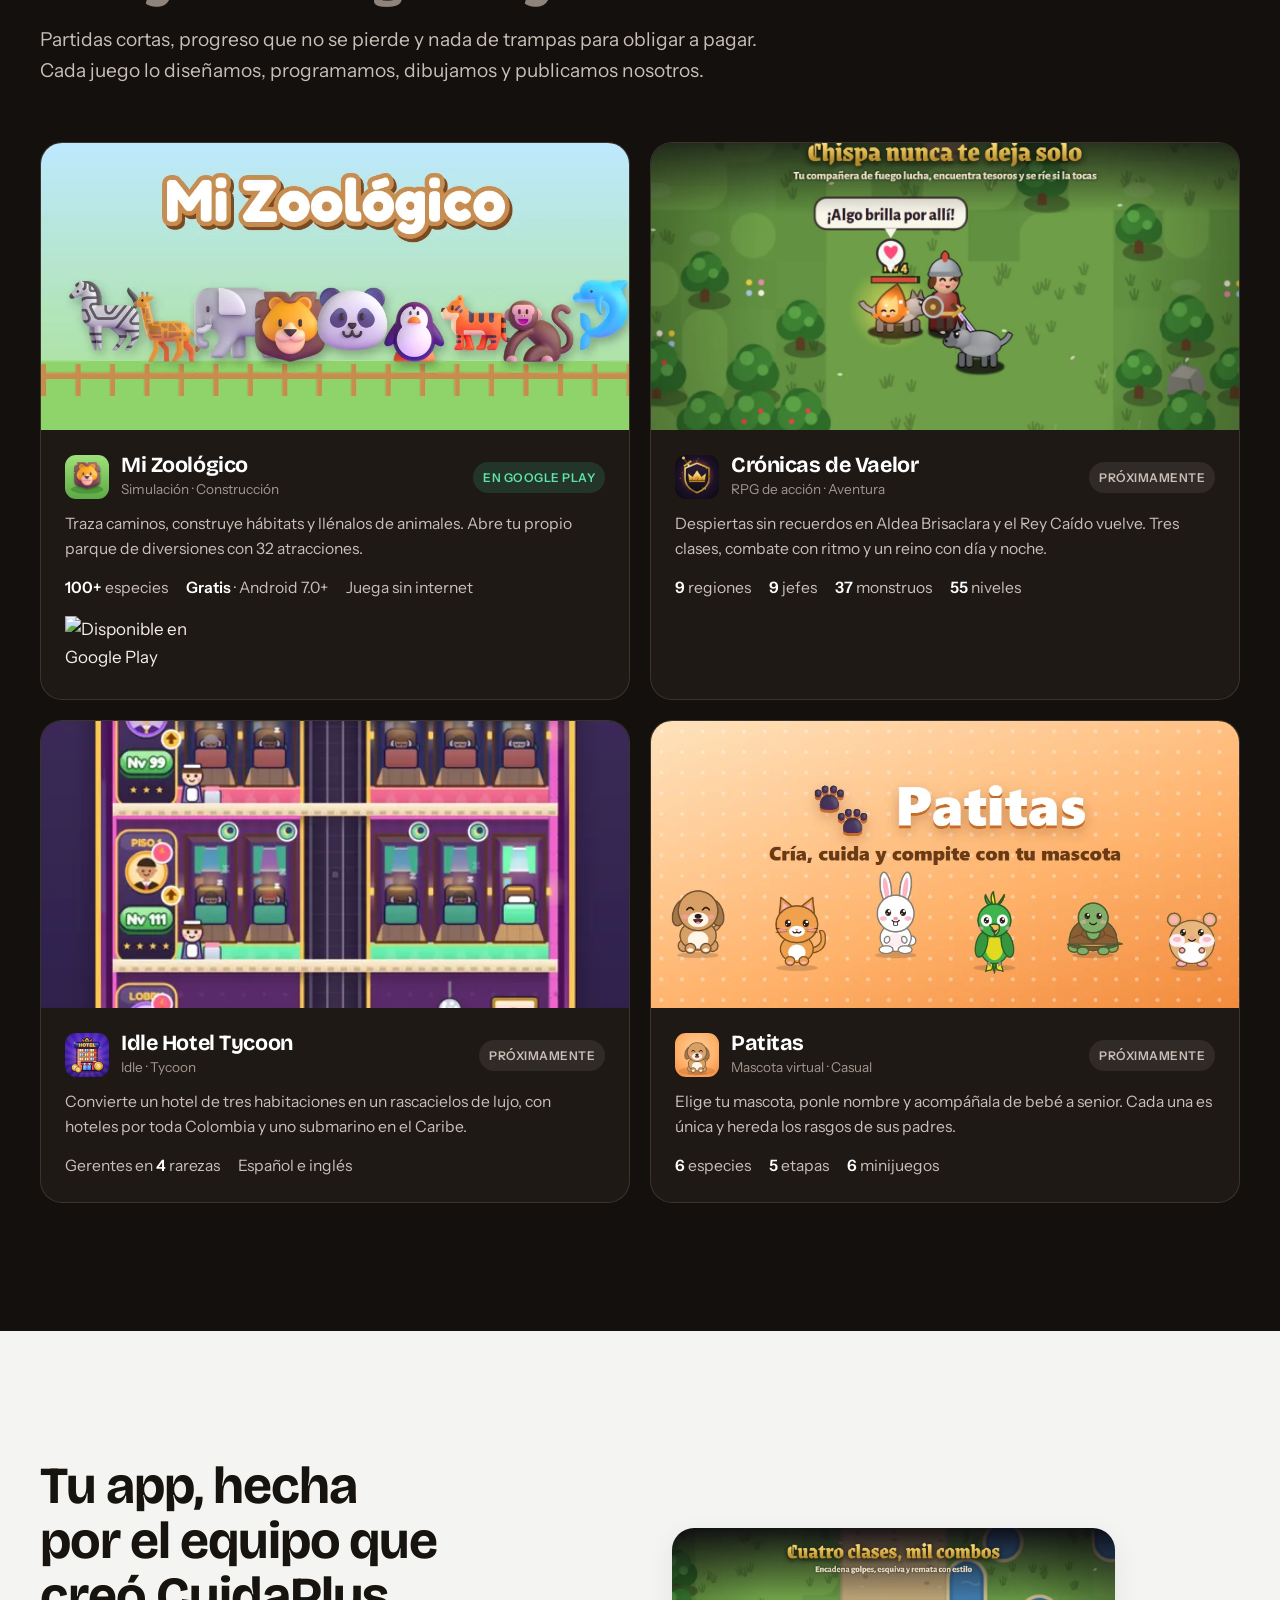
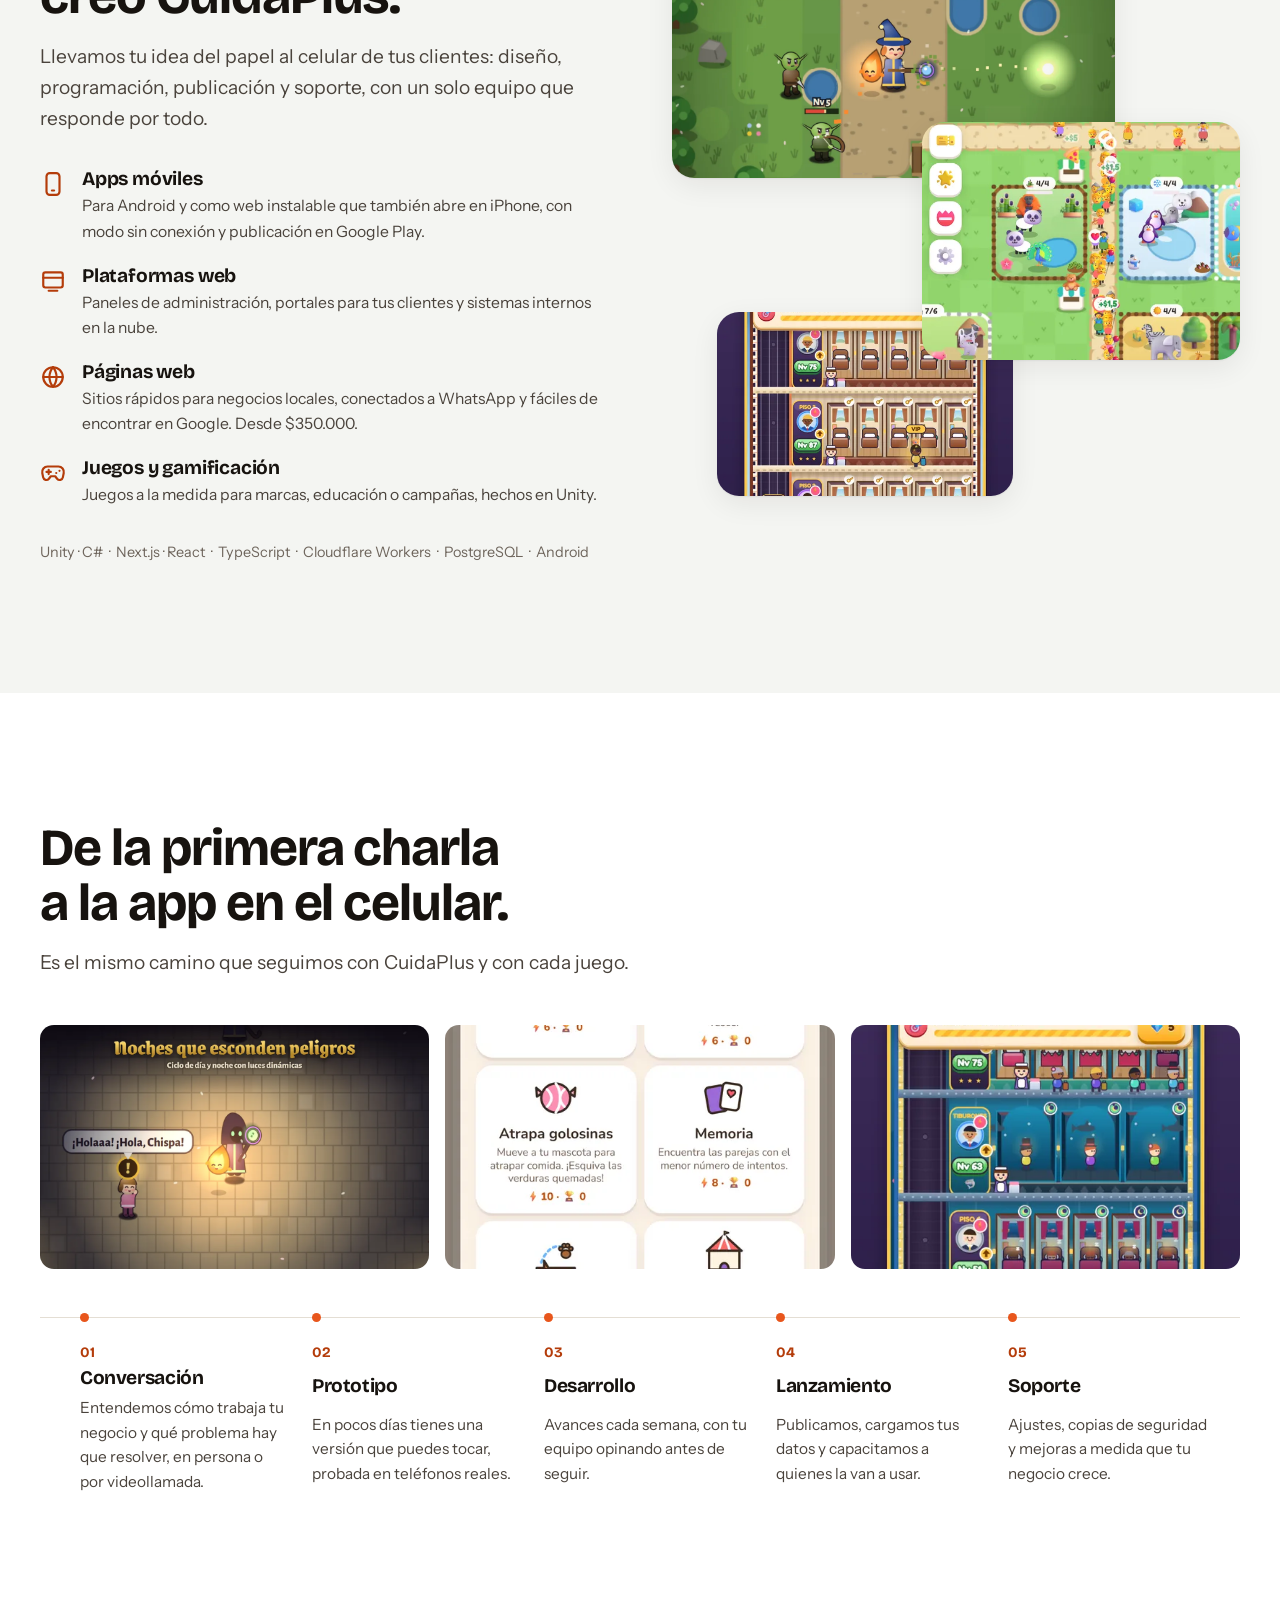
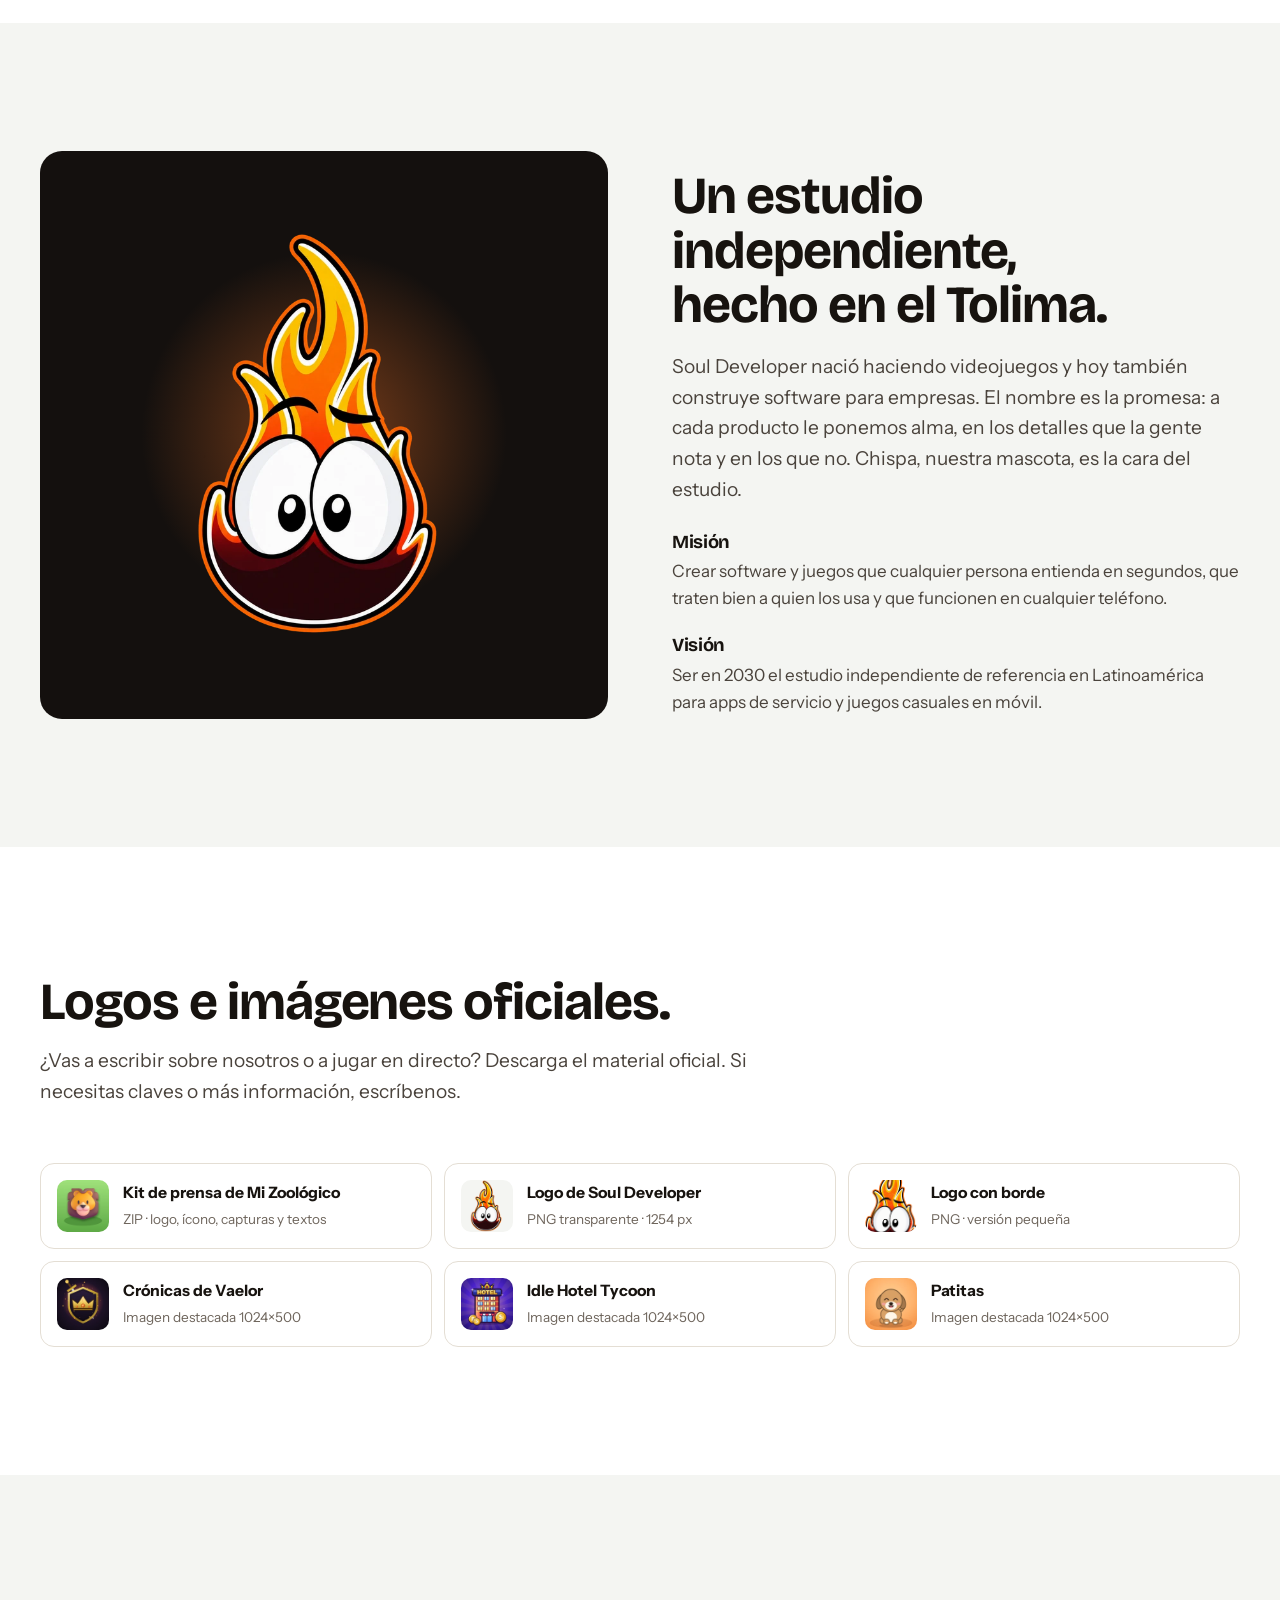
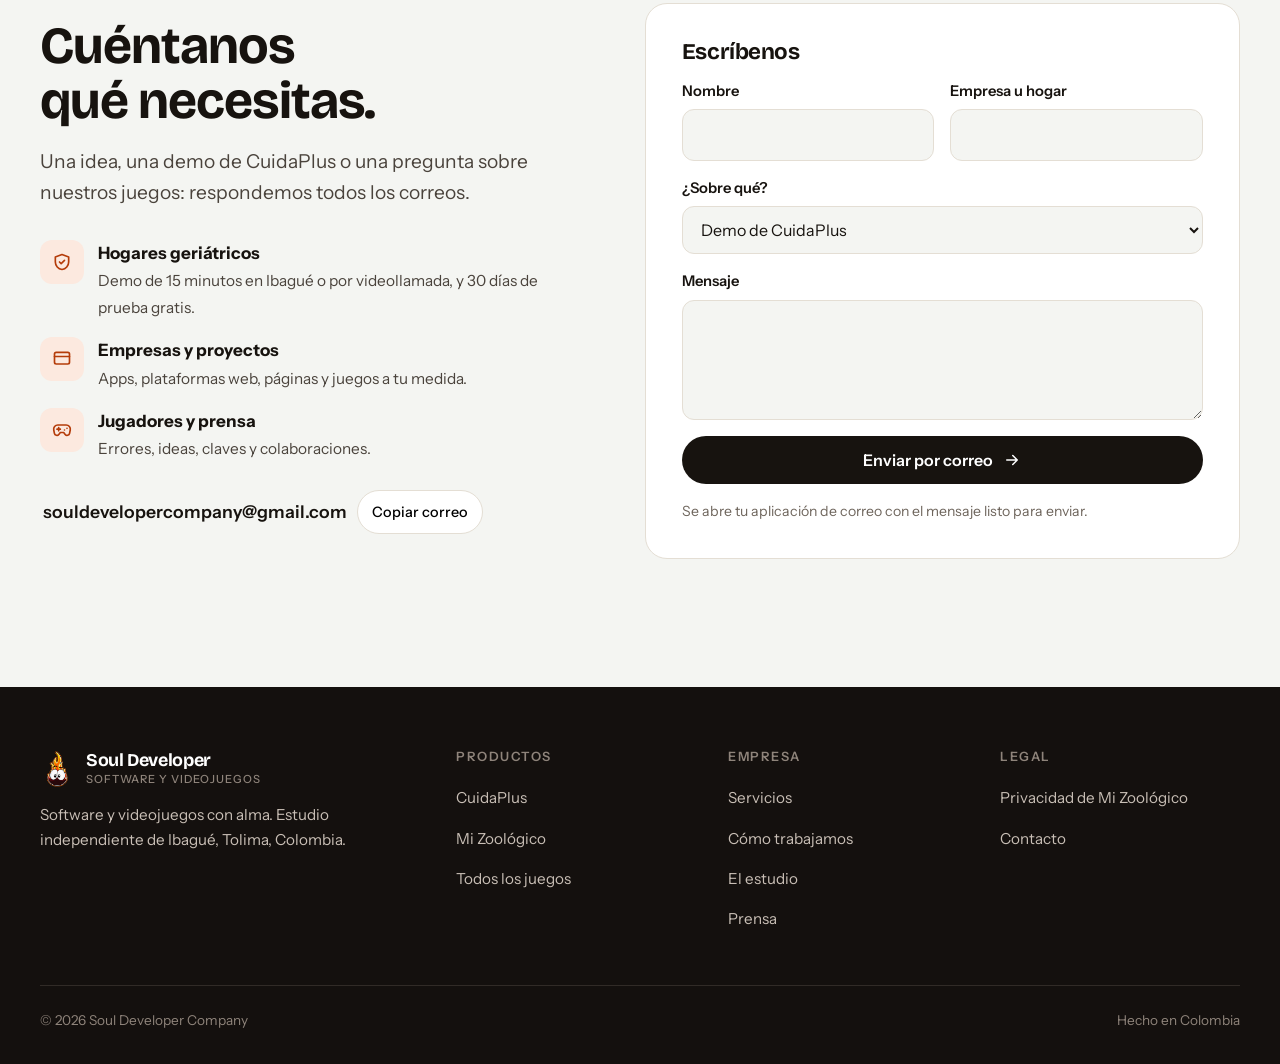
==== commit ed55be1c: "Precios de CuidaPlus: +$30.000 en cada plan Semilla $119.000, Hogar $179.000 y Hogar+ $259.000 al me" ====
--- a/index.html
+++ b/index.html
@@ -111,7 +111,7 @@
             <p class="line-tag"><img src="img/cuidaplus-icono.png" alt="" width="28" height="28">Software para empresas</p>
             <h3>CuidaPlus</h3>
             <p>Las cuidadoras registran el día de cada residente con una foto, y cada familia lo ve en su celular. Pensada para hogares de 8 a 50 residentes.</p>
-            <ul class="line-list"><li>Android, iPhone y web</li><li>Nube 24/7</li><li>Desde $89.000 al mes</li></ul>
+            <ul class="line-list"><li>Android y web, también en iPhone</li><li>Nube 24/7</li><li>Desde $119.000 al mes</li></ul>
             <span class="line-go">Ver CuidaPlus <svg viewBox="0 0 24 24" aria-hidden="true"><use href="#i-arrow"/></svg></span>
           </div>
         </a>
